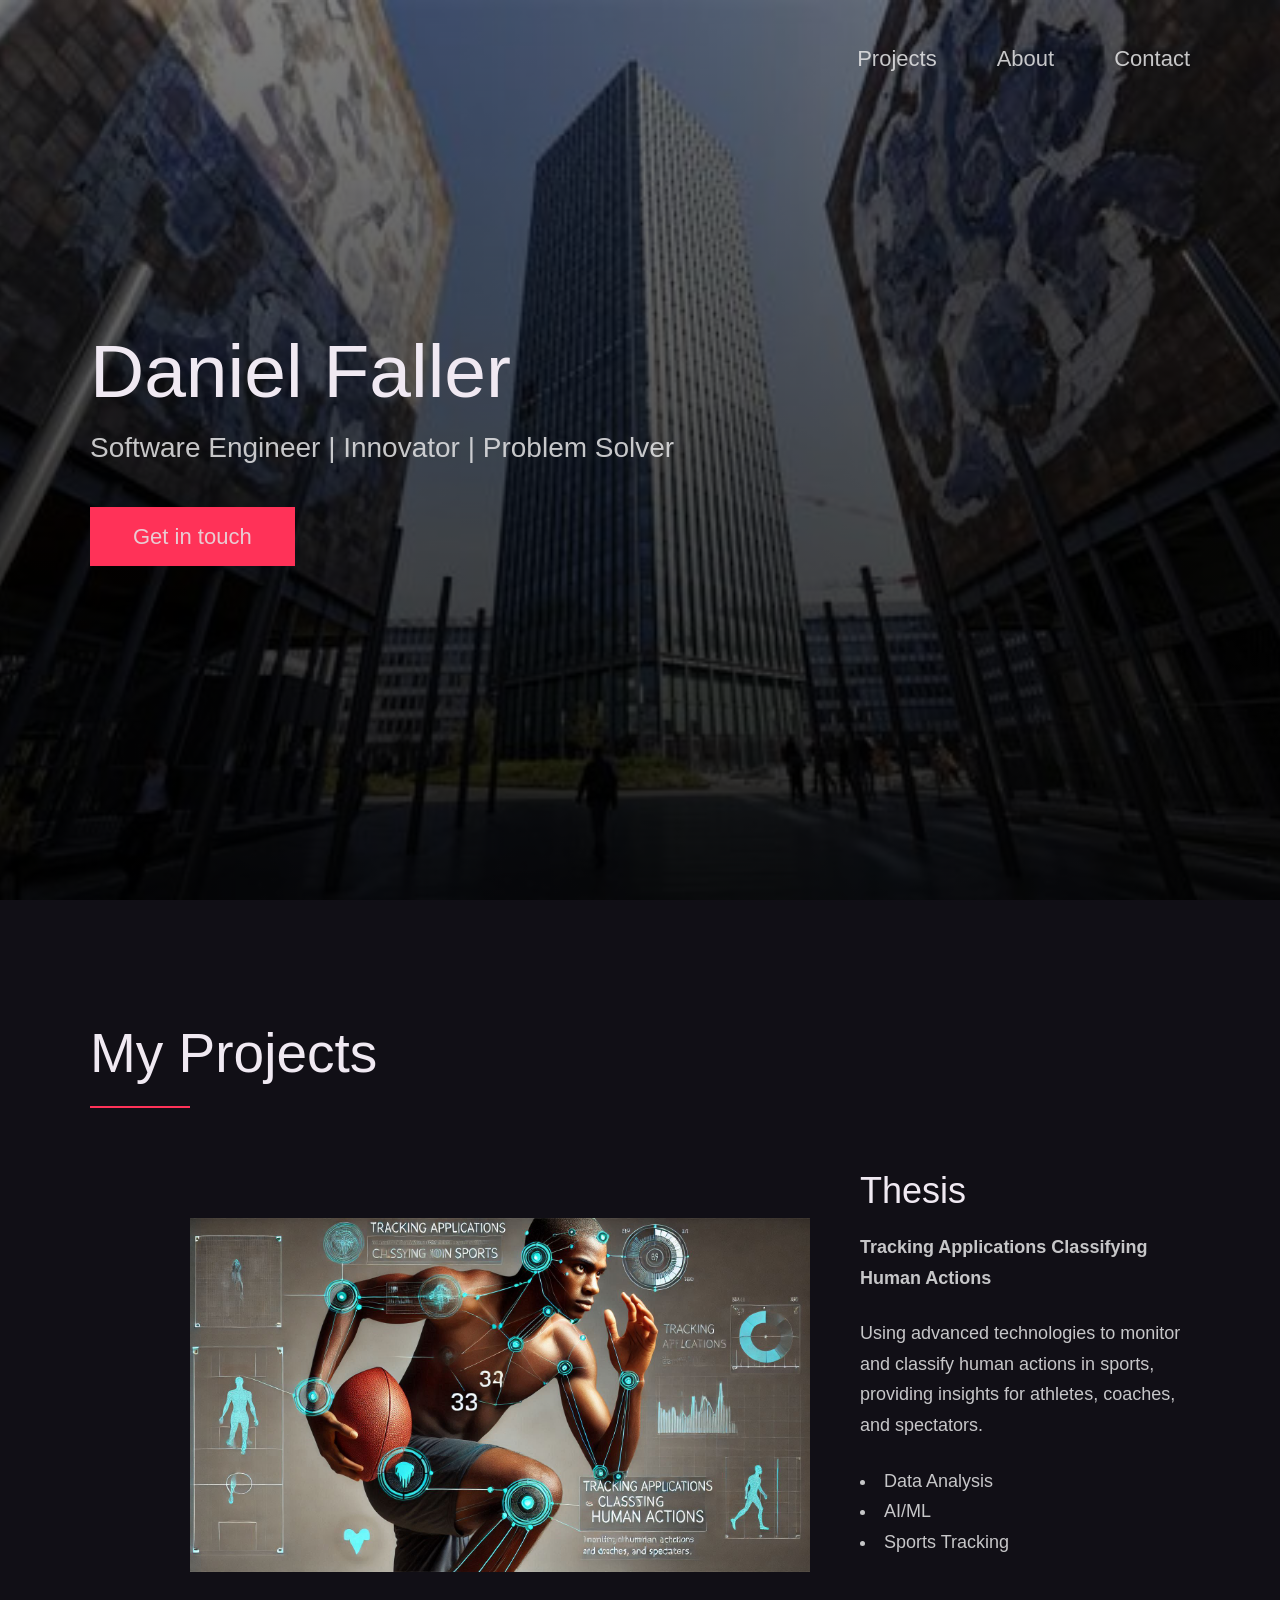
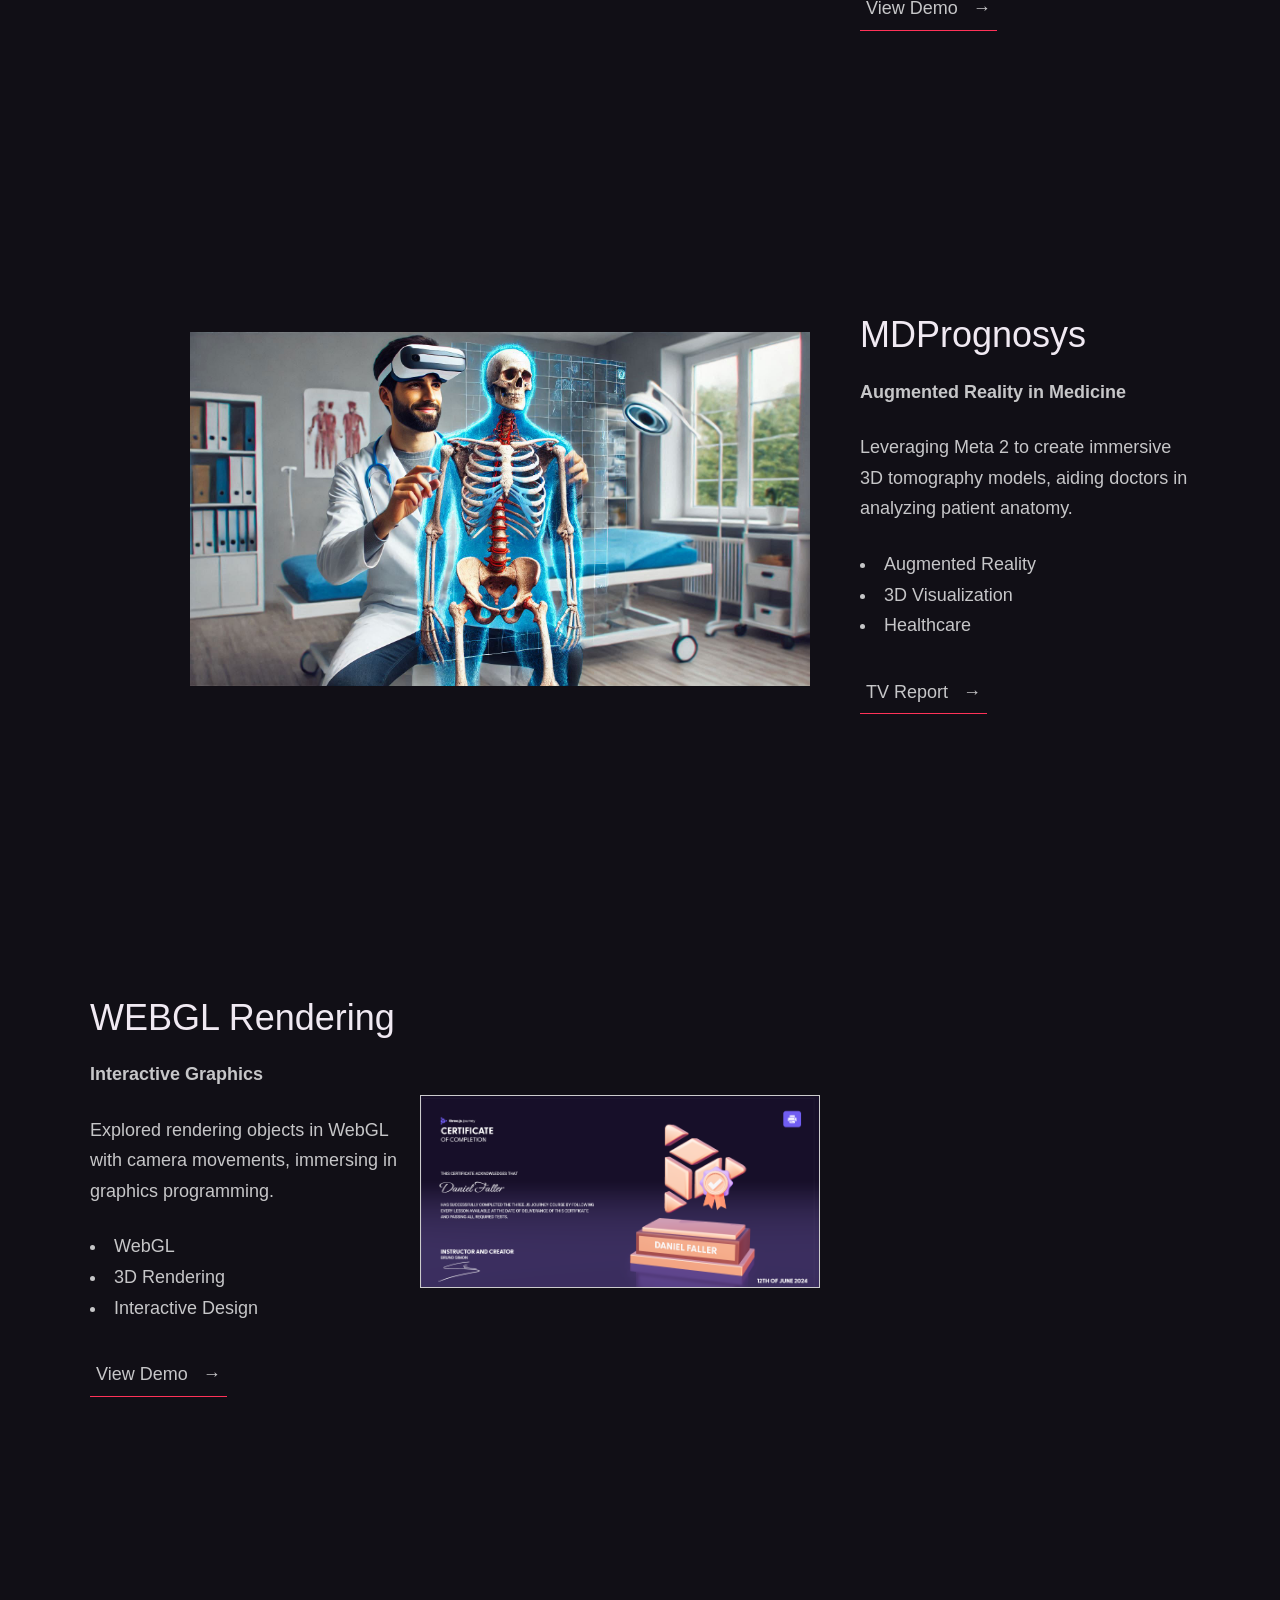
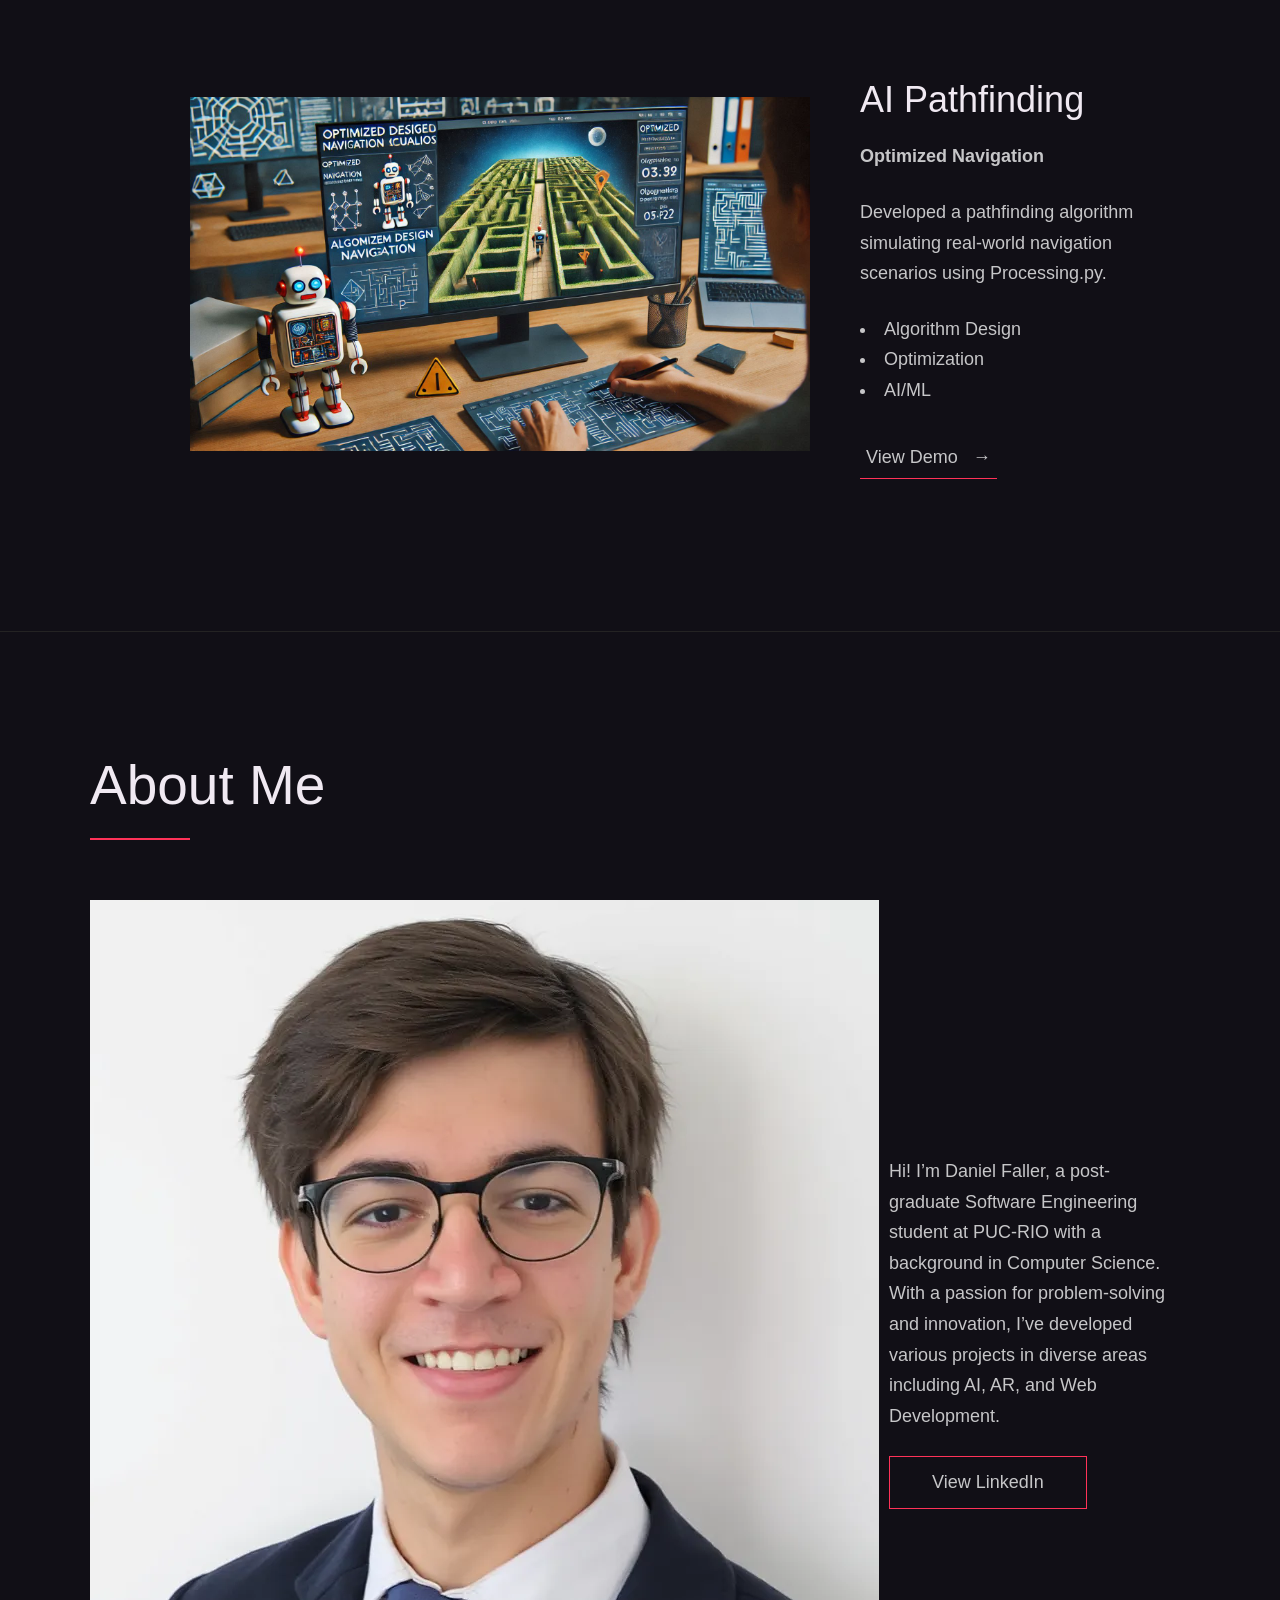
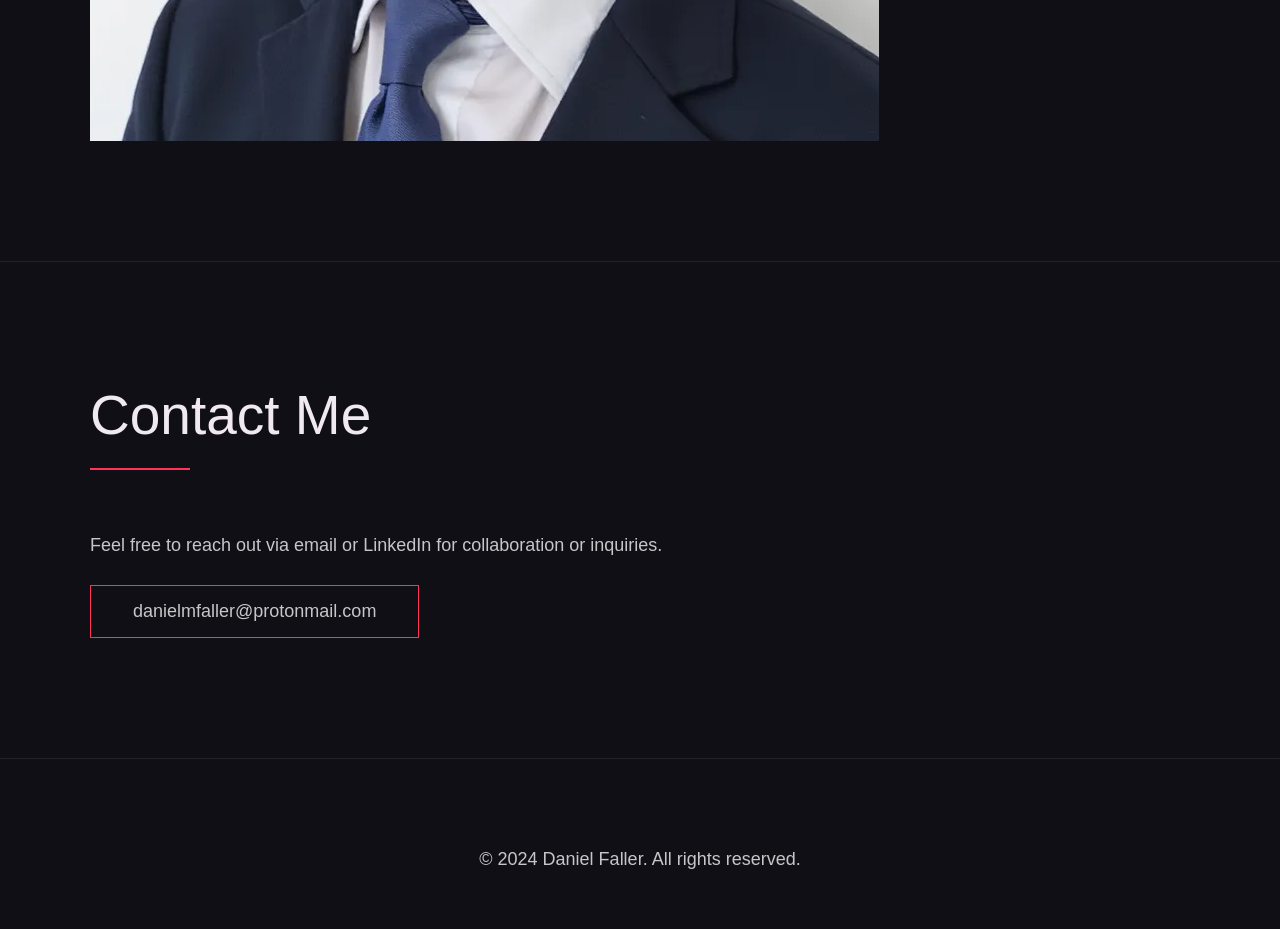
==== index.html @ 92c11784 "Turning into a website" ====
<!-- 
  Hello 😊.

  This template is designed and developed for Daniel Faller's portfolio.
  The design incorporates a professional and modern look to showcase projects and skills effectively.

  GitHub Repo: https://github.com/DDFaller/Projects_index
  Contact: danielmfaller@hotmail.com
-->

<!DOCTYPE html>
<html lang="en">

<head>
  <meta charset="UTF-8">
  <meta name="viewport" content="width=device-width, initial-scale=1.0" />
  <link rel="shortcut icon" type="image/png" href="./images/favicon.png" />

  <title>Daniel Faller | Software Engineer Portfolio</title>

  <meta name="description" content="Showcasing the innovative projects and professional achievements of Daniel Faller, a Software Engineer from PUC-RIO.">
  <meta name="keywords" content="Daniel Faller, Software Engineering, Web Development, Pathfinding, Augmented Reality, WebGL, AI" />
  <link rel="stylesheet" href="styles.css" />
</head>

<body>

  <!-- ***** Header ***** -->

  <header class="header" role="banner" id="top">
    <div class="row">
      <nav class="nav" role="navigation">
        <ul class="nav__items">
          <li class="nav__item"><a href="#projects" class="nav__link">Projects</a></li>
          <li class="nav__item">
            <a href="#about" class="nav__link">About</a>
          </li>
          <li class="nav__item">
            <a href="#contact" class="nav__link">Contact</a>
          </li>
        </ul>
      </nav>
    </div>
    <div class="header__text-box row">
      <div class="header__text">
        <h1 class="heading-primary">
          <span>Daniel Faller</span>
        </h1>
        <p>Software Engineer | Innovator | Problem Solver</p>
        <a href="#contact" class="btn btn--pink">Get in touch</a>
      </div>
    </div>
  </header>

  <main role="main">

    <!-- ***** Projects ***** -->

    <section class="work" id="projects">
      <div class="row">
        <h2>My Projects</h2>
        <div class="work__boxes">

          <div class="work__box">
            <div class="work__image-box">
                <img src="./images/tracking.jpg" class="work__image" alt="Project 1" />
            </div>
            <div class="work__text">
              <h3>Thesis</h3>
              <h4>Tracking Applications Classifying Human Actions</h4>
              <p>
                Using advanced technologies to monitor and classify human actions in sports, providing insights for athletes, coaches, and spectators.
              </p>
              <ul class="work__list">
                <li>Data Analysis</li>
                <li>AI/ML</li>
                <li>Sports Tracking</li>
              </ul>
              <div class="work__links">
                <a href="https://github.com/DDFaller/Projects_index/assets/49894740/e85646e7-2bb5-4324-8861-cce8523a744e" target="_blank" class="link__text">
                  View Demo <span>&rarr;</span>
                </a>
              </div>
            </div>
          </div>

          <div class="work__box">
            <div class="work__image-box">
                <img src="./images/mdprognosis.jpg" class="work__image" alt="Project 1" />
            </div>
            <div class="work__text">
              <h3>MDPrognosys</h3>
              <h4>Augmented Reality in Medicine</h4>
              <p>
                Leveraging Meta 2 to create immersive 3D tomography models, aiding doctors in analyzing patient anatomy.
              </p>
              <ul class="work__list">
                <li>Augmented Reality</li>
                <li>3D Visualization</li>
                <li>Healthcare</li>
              </ul>
              <div class="work__links">
                <a href="https://www.youtube.com/watch?v=mSjrowjVavk&ab_channel=TVBrasil" target="_blank" class="link__text">
                  TV Report <span>&rarr;</span>
                </a>
              </div>
            </div>
          </div>

          <div class="work__box">
            <div class="work__text">
              <h3>WEBGL Rendering</h3>
              <h4>Interactive Graphics</h4>
              <p>
                Explored rendering objects in WebGL with camera movements, immersing in graphics programming.
              </p>
              <ul class="work__list">
                <li>WebGL</li>
                <li>3D Rendering</li>
                <li>Interactive Design</li>
              </ul>
              <div class="work__links">
                <a href="https://github.com/DDFaller/Projects_index/assets/49894740/a2fbf0be-1eec-4cf0-a045-61c836fe1f86" target="_blank" class="link__text">
                  View Demo <span>&rarr;</span>
                </a>
              </div>
            </div>
            <div class="work__links">
                <a href="https://threejs-journey.com/certificate/view/40046" target="_blank">
                  <img src="./images/certificate.png" alt="Certificate Screenshot" style="width: 400px; border: 1px solid #ccc;" />
                </a>
              </div>
          </div>

          <div class="work__box">
            <div class="work__image-box">
                <img src="./images/path.jpg" class="work__image" alt="Project 1" />
            </div>
            <div class="work__text">
              <h3>AI Pathfinding</h3>
              <h4>Optimized Navigation</h4>
              <p>
                Developed a pathfinding algorithm simulating real-world navigation scenarios using Processing.py.
              </p>
              <ul class="work__list">
                <li>Algorithm Design</li>
                <li>Optimization</li>
                <li>AI/ML</li>
              </ul>
              <div class="work__links">
                <a href="https://github.com/DDFaller/Projects_index/assets/49894740/fc34665c-df2b-4fc0-a4d2-723063a572e0" target="_blank" class="link__text">
                  View Demo <span>&rarr;</span>
                </a>
              </div>
            </div>
          </div>

        </div>
      </div>
    </section>

    <!-- ***** About ***** -->

    <section class="about" id="about">
      <div class="row">
        <h2>About Me</h2>
        <div class="about__content">
          <div class="about__text">
            <p>
              Hi! I’m Daniel Faller, a post-graduate Software Engineering student at PUC-RIO with a background in Computer Science. With a passion for problem-solving and innovation, I’ve developed various projects in diverse areas including AI, AR, and Web Development.
            </p>
            <a href="https://www.linkedin.com/in/daniel-m-faller/" class="btn">View LinkedIn</a>
          </div>
            <!-- Add a nice photo of yourself -->
            <img class="about__photo" src="./images/linkedin2.png" alt="" />
          </div>
        </div>
      </div>
    </section>

  </main>

  <!-- ***** Contact ***** -->

  <section class="contact" id="contact">
    <div class="row">
      <h2>Contact Me</h2>
      <div class="contact__info">
        <p>
          Feel free to reach out via email or LinkedIn for collaboration or inquiries.
        </p>
        <a href="mailto:danielmfaller@protonmail.com" class="btn">danielmfaller@protonmail.com</a>
      </div>
    </div>
  </section>

  <!-- ***** Footer ***** -->

  <footer role="contentinfo" class="footer">
    <div class="row">
      <p>
        &copy; 2024 Daniel Faller. All rights reserved.
      </p>
    </div>
  </footer>

  <a href="#top" class="back-to-top" title="Back to Top">
    <img src="./images/arrow-up.svg" alt="Back to Top" class="back-to-top__image" />
  </a>
</body>

</html>
---- styles.css ----
/* --------------------------------------- */
/* ----- Basic Setup ----- */
/* --------------------------------------- */

@font-face {
    font-family: 'Hk Grotesk';
    font-style: normal;
    font-weight: 400;
    src: url('./fonts/HKGrotesk-Regular.woff') format('woff');
}

@font-face {
    font-family: 'Jost';
    font-style: normal;
    font-weight: 400;
    src: url('./fonts/Jost-Regular.ttf') format('woff');
}

* {
    margin: 0;
    padding: 0;
    box-sizing: inherit;
}

:root {
    --font-size-small: 1.8rem;
    --font-size-normal: 2.2rem;
    --font-size-medium: 2.8rem;
    --font-size-medium-1: 3.6rem;
    --font-size-large: 5.5rem;
    --font-size-huge: 7.5rem;
    --font-stack: 'Hk Grotesk', sans-serif;

    --line-height-normal: 1.7;
    --line-height-small: 1.2;

    --black: #000;
    --pink: #ff3258;
    --white: #f0e9f2;
    --white-1: #e5e5e6da;


    --container-max-width: 1180px;
    --container-normal-width: 800px;
    --container-medium-width: 700px; 
    --container-small-width: 500px;

    --gutter-huge: 12rem;
    --gutter-medium: 6rem;
    --gutter-normal: 3rem;
    --gutter-small-1: 2.5rem;
    --gutter-small: 2rem;

    --border-light: 1px solid rgb(36, 35, 35);
}

html {
    font-size: 62.5%; /* (16/10)*100 = 62.5% => 1rem = 10px */
    box-sizing: border-box;
    scroll-behavior: smooth;
}

@media(max-width: 1000px) {
    html {
        font-size: 52%;
    }
}

body {
    font-size: var(--font-size-small);
    font-family: var(--font-stack);
    font-weight: 400;
    color: var(--white-1);
    line-height: var(--line-height-normal);
    background: #110f16;
    overflow-x: hidden;
}

.row {
    max-width: var(--container-max-width);
    margin: 0 auto;
}

@media(max-width: 1340px) {
    .row {
        max-width: 1100px;
    }
}

@media(max-width: 1240px) {
    .row {
        padding: 0 var(--gutter-medium);
    }
}

@media(max-width: 600px) {
    .row {
        padding: 0 var(--gutter-normal);
    }
}

@media(max-width: 600px) {
    .row {
        padding: 0 var(--gutter-small);
    }
}

section {
    padding: var(--gutter-huge) 0;
    border-bottom: var(--border-light);
}

img {
    object-fit: contain;
    max-width: 100%;
}

/* --------------------------------------- */
/* ----- Headlines and Paragraphs ----- */
/* --------------------------------------- */

h1,
h2,
h3 {
    font-family: 'Jost', sans-serif;
    font-weight: 400;
    line-height: var(--line-height-small);
    color: var(--white);
}

.heading-primary {
    line-height: 1;
    font-size: var(--font-size-huge);
    font-weight: 400;
}

@media(max-width: 900px) {
    .heading-primary {
        font-size: 6.5rem;
    }
}

h2 {
    font-size: var(--font-size-large);
    margin-bottom: var(--gutter-medium);
}

h2::after {
    content: '';
    display: block;
    height: 2px;
    width: 10rem;
    background: var(--pink);
    margin: var(--gutter-small) 0;
}

h3 {
    font-size: var(--font-size-medium-1);
    margin-bottom: var(--gutter-small);
}

@media(max-width: 500px) {
    .heading-primary {
        font-size: var(--font-size-large);
    }

    h2 {
        font-size: var(--font-size-medium-1);
    }

    h3 {
        font-size: var(--font-size-medium);
    }
}

p {
    margin: var(--gutter-small-1) 0;
}

@media(max-width: 900px) {
    p { 
        max-width: var(--container-small-width);
    }
}

/* --------------------------------------- */
/* ----- Buttons and Links ----- */
/* --------------------------------------- */

a {
    color: var(--white);
    font-weight: 400;
    font-family: 'Jost', sans-serif;
    transition: all .2s;
    outline: 2px solid transparent;
}

::-moz-focus-inner {
    border: 0;
}

button:focus,
a:focus {
    outline: 2px solid var(--pink);
}

body:not(.user-is-tabbing) button:focus,
body:not(.user-is-tabbing) a:focus {
    outline: none;
}

.link:hover {
    color: var(--pink);
}

.btn {
    position: relative;
    display: inline-block;
    padding: 1rem 4.2rem;
    text-decoration: none;
    color: inherit;
    border: 1px solid  var(--pink);
    font-weight: 400;
}

.btn:focus {
    outline: none;
}

.btn::after {
    content: '';
    display: block;
    position: absolute;
    top: 0;
    left: 0;
    right: 100%;
    background: var(--white);
    height: 100%;
    z-index: -1;
    transition: all 0.2s cubic-bezier(1, 0.68, 0.16, 0.9);
}

.btn:hover::after,
.btn:focus::after {
    right: 0;
    background: var(--pink);
}

.btn--pink {
    background: var(--pink);
    transition: all 0.2s;
}

.btn--pink::after {
    display: none;
}

.btn--pink:hover,
.btn--pink:focus {
    background: transparent;
}

.link__text {
    position: relative;
    display: inline-block;
    padding: .6rem;
    color: inherit;
    text-decoration: none;
    border-bottom: 1px solid var(--pink);
}

.link__text::after {
    content: '';
    display: block;
    position: absolute;
    top: 0;
    left: 0;
    right: 100%;
    background: var(--white);
    height: 100%;
    z-index: -1;
    transition: all 0.2s cubic-bezier(1, 0.68, 0.16, 0.9);
}

.link__text:focus {
    outline: none;
}

.link__text:hover::after,
.link__text:focus:after {
    right: 0;
    background: var(--pink);
}

.link__text span {
    padding-left: 1rem;
    font-family: sans-serif;
}

/* ----- Back to Top ----- */

.back-to-top {
    position: fixed;
    bottom: 4rem;
    right: 4rem;
    display: flex;
    justify-content: center;
    align-items: center;
    height: 5.5rem;
    width: 5.5rem;
    background-color: var(--pink);
    border-radius: 50%;
    z-index: 10;
    visibility: hidden;
    transition: all .4s;
}

.back-to-top__image {
    height: 70%;
}

@media(max-width: 900px) {
    .back-to-top {
        right: 2rem;
    }
}

@media(max-width: 500px) {
    .back-to-top {
        right: 1rem;
    }
}

/* --------------------------------------- */
/* ----- Navigation ----- */
/* --------------------------------------- */

.nav {
    display: flex;
    justify-content: flex-end;
    padding: var(--gutter-normal) 0;
}

.nav__items {
    display: flex;
    list-style: none;
}

.nav__item:not(:last-child) {
    margin-right: var(--gutter-medium);
}

@media(max-width: 500px) {
    .nav {
        justify-content: center;
    }
}

@media(max-width: 400px) {
    .nav__item:not(:last-child) {
        margin-right: var(--gutter-normal);
    }
}

@media(max-width: 300px) {
    .nav {
        font-size: var(--font-size-small);
    }
}

.nav__link {
    position: relative;
    display: inline-block;
    padding: 1rem 0;
    text-decoration: none;
    color: inherit;
    transition: all .2s;
}

.nav__link::after {
    content: '';
    position: absolute;
    bottom: 0;
    left: 0;
    right: 100%;
    display: inline-block;
    height: 1rem;
    background: var(--white);
    transition: all 0.25s cubic-bezier(1, 0.68, 0.16, 0.9);
}

.nav__link:hover {
    color: var(--pink);
}

.nav__link:hover::after {
    right: 0;
    height: 2px;
    background: var(--pink);
}

/* --------------------------------------- */
/* ----- Header ----- */
/* --------------------------------------- */

.header {
    background: linear-gradient(rgba(0, 0, 0, 0.5), rgba(0, 0, 0, 0.85)), 
    /* background: linear-gradient(rgba(20, 29, 75, 0.1), rgba(34, 30, 99, 0.4)),  */
        url('./images/header2.jpg');
    height: 100vh;
    background-size: cover;
    background-position: center;
    background-attachment: fixed;
    font-size: var(--font-size-normal);
}

.header__text {
    position: absolute;
    top: 50%;
    transform: translateY(-50%);
}

.header__text p {
    margin: 1.5rem 0 3.5rem;
    max-width: var(--container-medium-width);
    font-family: 'Jost', sans-serif;
    font-size: var(--font-size-medium);
}

@media(max-width: 500px) {
    .header {
        text-align: center;
    }

    .header__text p {
        transform: scale(.8);
    }
}

/* --------------------------------------- */
/* ----- Work ----- */
/* --------------------------------------- */

.work__box {
    display: flex;
    align-items: center;
}

@media(max-width: 900px) {
    .work__box {
        align-items: initial;
        flex-direction: column-reverse;
    }
}

.work__box:not(:last-child) {
    margin-bottom: 25rem;
}

@media(max-width: 500px) {
    .work__box:not(:last-child) {
        margin-bottom: 20rem;
    }
}

.work__links {
    display: flex;
    align-items: center;
}

.work__text {
    flex: 0 0 30%;
}

.work__list {
    /* list-style-type: square; */
    list-style-position: inside;
    margin-bottom: var(--gutter-normal);
}

.work__code {
    display: block;
    height: 3rem;
    margin-left: var(--gutter-normal);
    transition: all .3s;
}

.work__code:hover {
    transform: scale(1.2);
}

.work__image-box {
    margin-bottom: var(--gutter-normal);
}

@media(min-width: 901px) {
    .work__image-box {
        flex: 1;
        margin: 5rem 5rem 5rem 10rem;
    }
}

@media(max-width: 900px) {
    .work__code {
        height: 4rem;
    }
}

/* --------------------------------------- */
/* ----- Clients ----- */
/* --------------------------------------- */

.client__logos {
    display: flex;
    justify-content: space-between;
    filter: invert(100%) grayscale(100%) opacity(.8);
}

.client__logo {
    height: 6.5rem;
    max-width: 18rem;
}

@media(max-width: 1240px) {
    .client__logos {
        overflow-x: scroll;
        padding: var(--gutter-normal);
    }

    .client__logo:not(:last-of-type) {
        margin-right: var(--gutter-medium);
    }
}

/* --------------------------------------- */
/* ----- About ----- */
/* --------------------------------------- */

.about__content {
    display: flex;
    flex-direction: row-reverse;
    align-items: center;
}

@media(max-width: 900px) {
    .about__content {
        flex-direction: column-reverse;
        align-items: initial;
    }
}

.about__photo-container {
    margin-bottom: var(--gutter-normal);
}

.about__text {
    flex: 0 0 0 35%;
    margin: 10px;
}

.about__photo-container {
    flex: 0;
    margin: 5rem 5rem 5rem 5rem;
    padding: 20px;
    overflow: hidden; /* Ensures no overflow if the image is too large */
}

/* --------------------------------------- */
/* ----- Contact ----- */
/* --------------------------------------- */

.contact__info {
    max-width: var(--container-medium-width);
}

/* --------------------------------------- */
/* ----- Footer ----- */
/* --------------------------------------- */

.footer {
    text-align: center;
    padding: var(--gutter-medium) 0 var(--gutter-normal);
}

.footer__social-links {
    display: flex;
    justify-content: center;
    padding: var(--gutter-normal) 0;
    list-style: none;
}

.footer__social-link-item:not(:last-of-type) {
    margin-right: var(--gutter-small);
}

.footer__social-image {
    height: 4rem;
}

.footer__github-buttons {
    display: flex;
    justify-content: center;
}

.footer__github-buttons iframe {
    height: 2.5rem;
    width: 84px;
    transform: translateY(3px);
}

@media(max-width: 500px) {
    .footer {
        padding: var(--gutter-medium) 0;
    } 
}
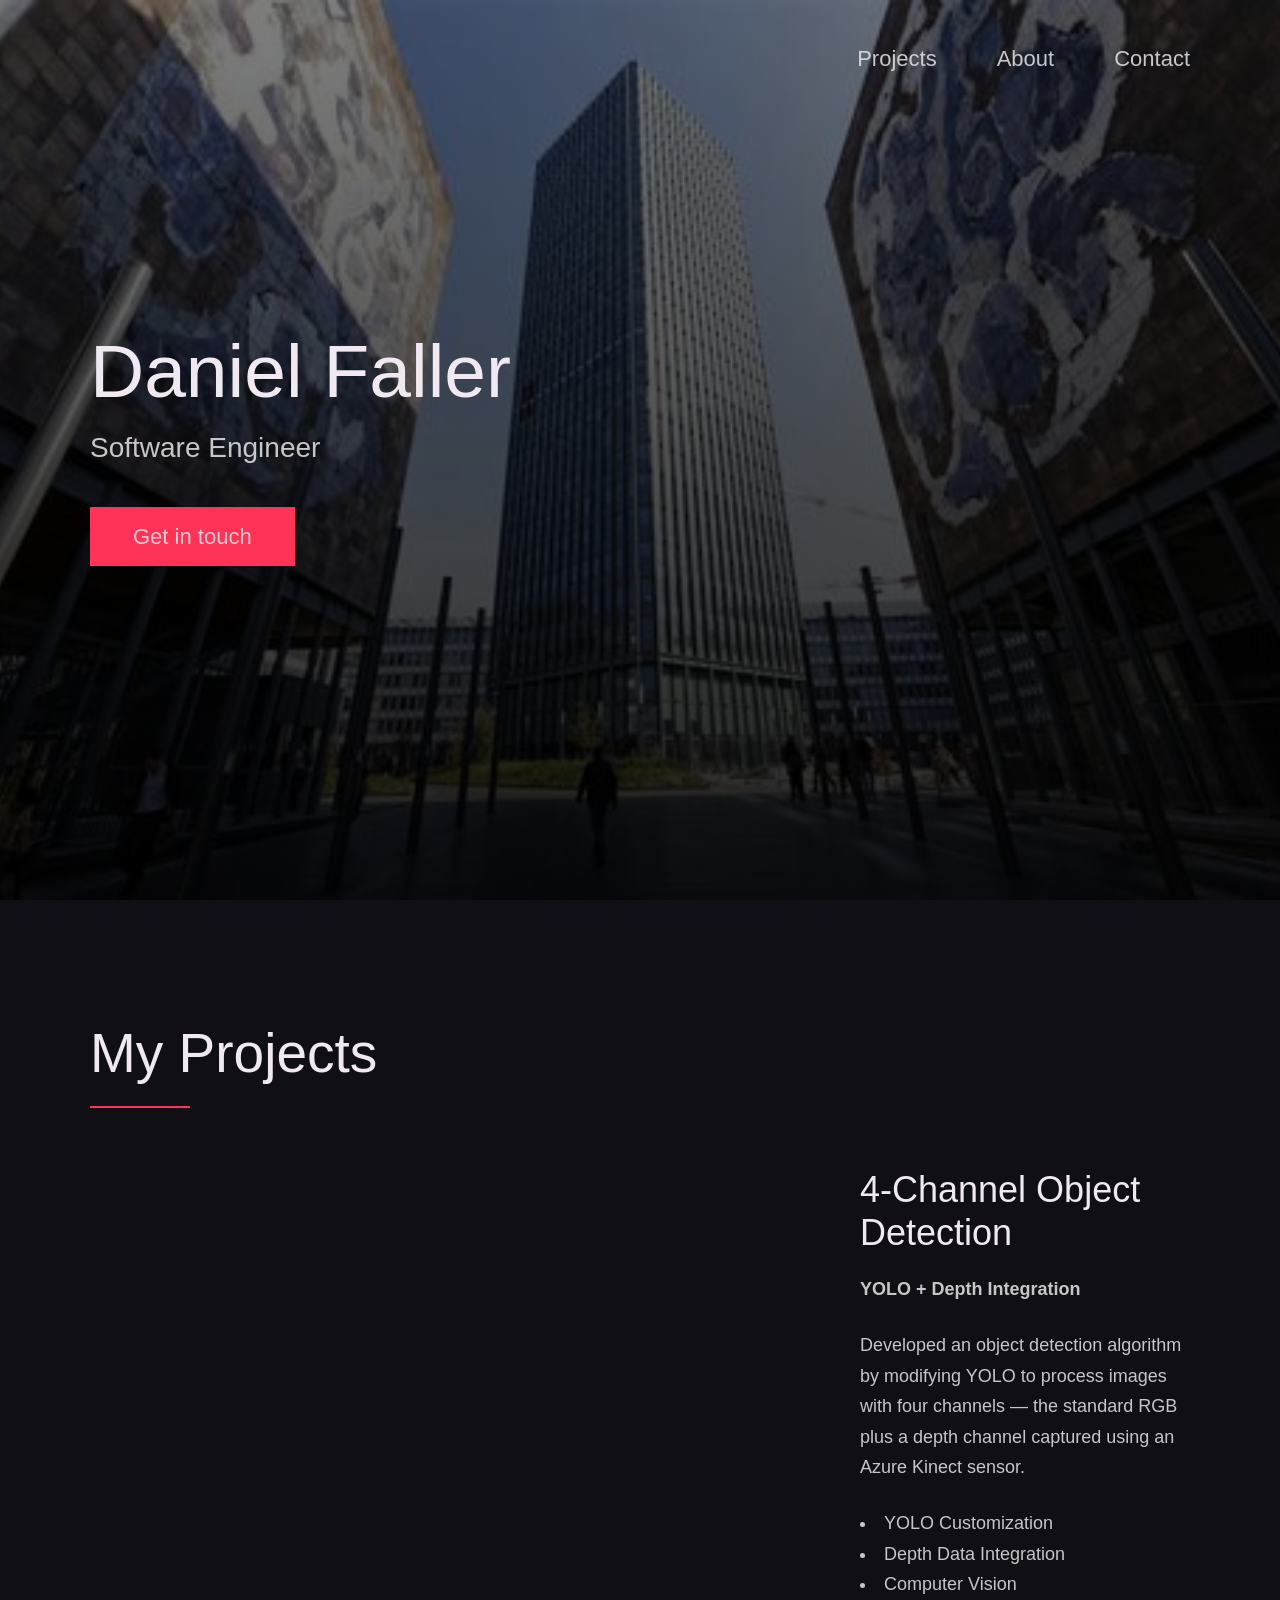
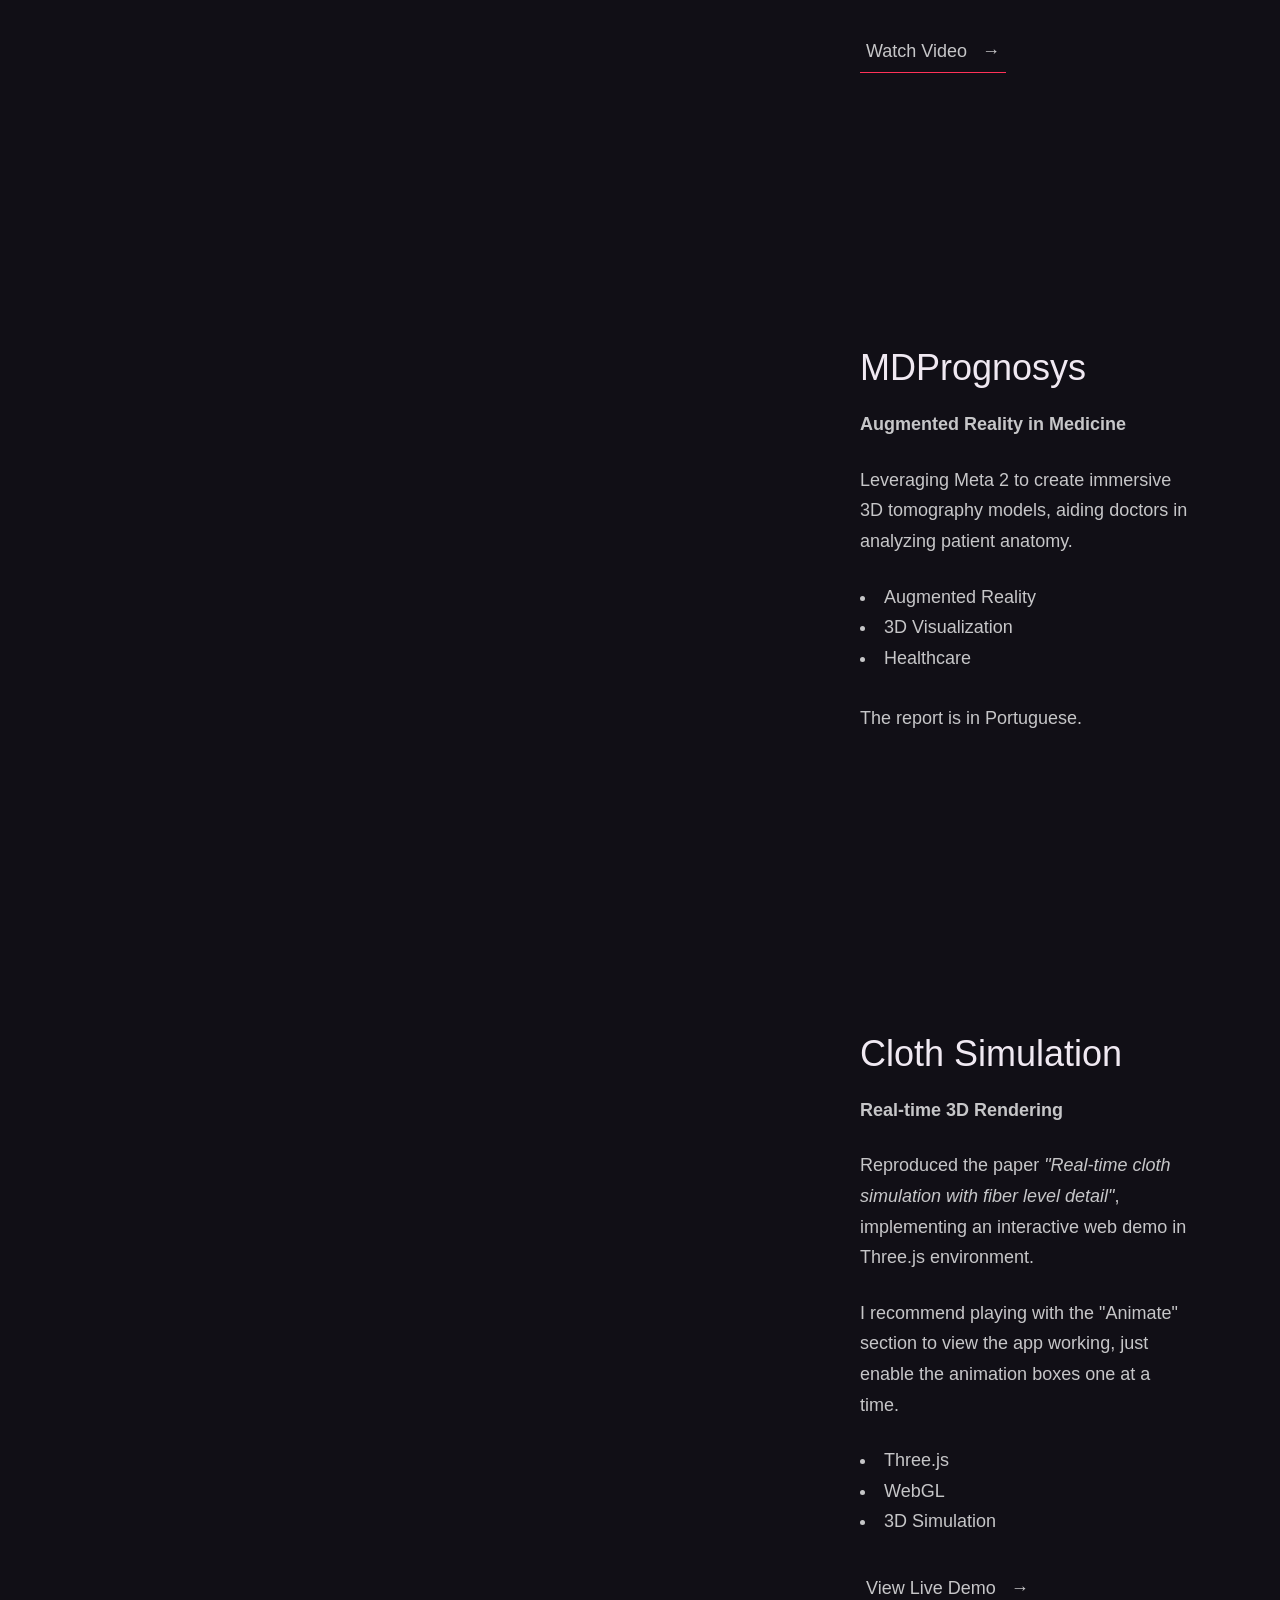
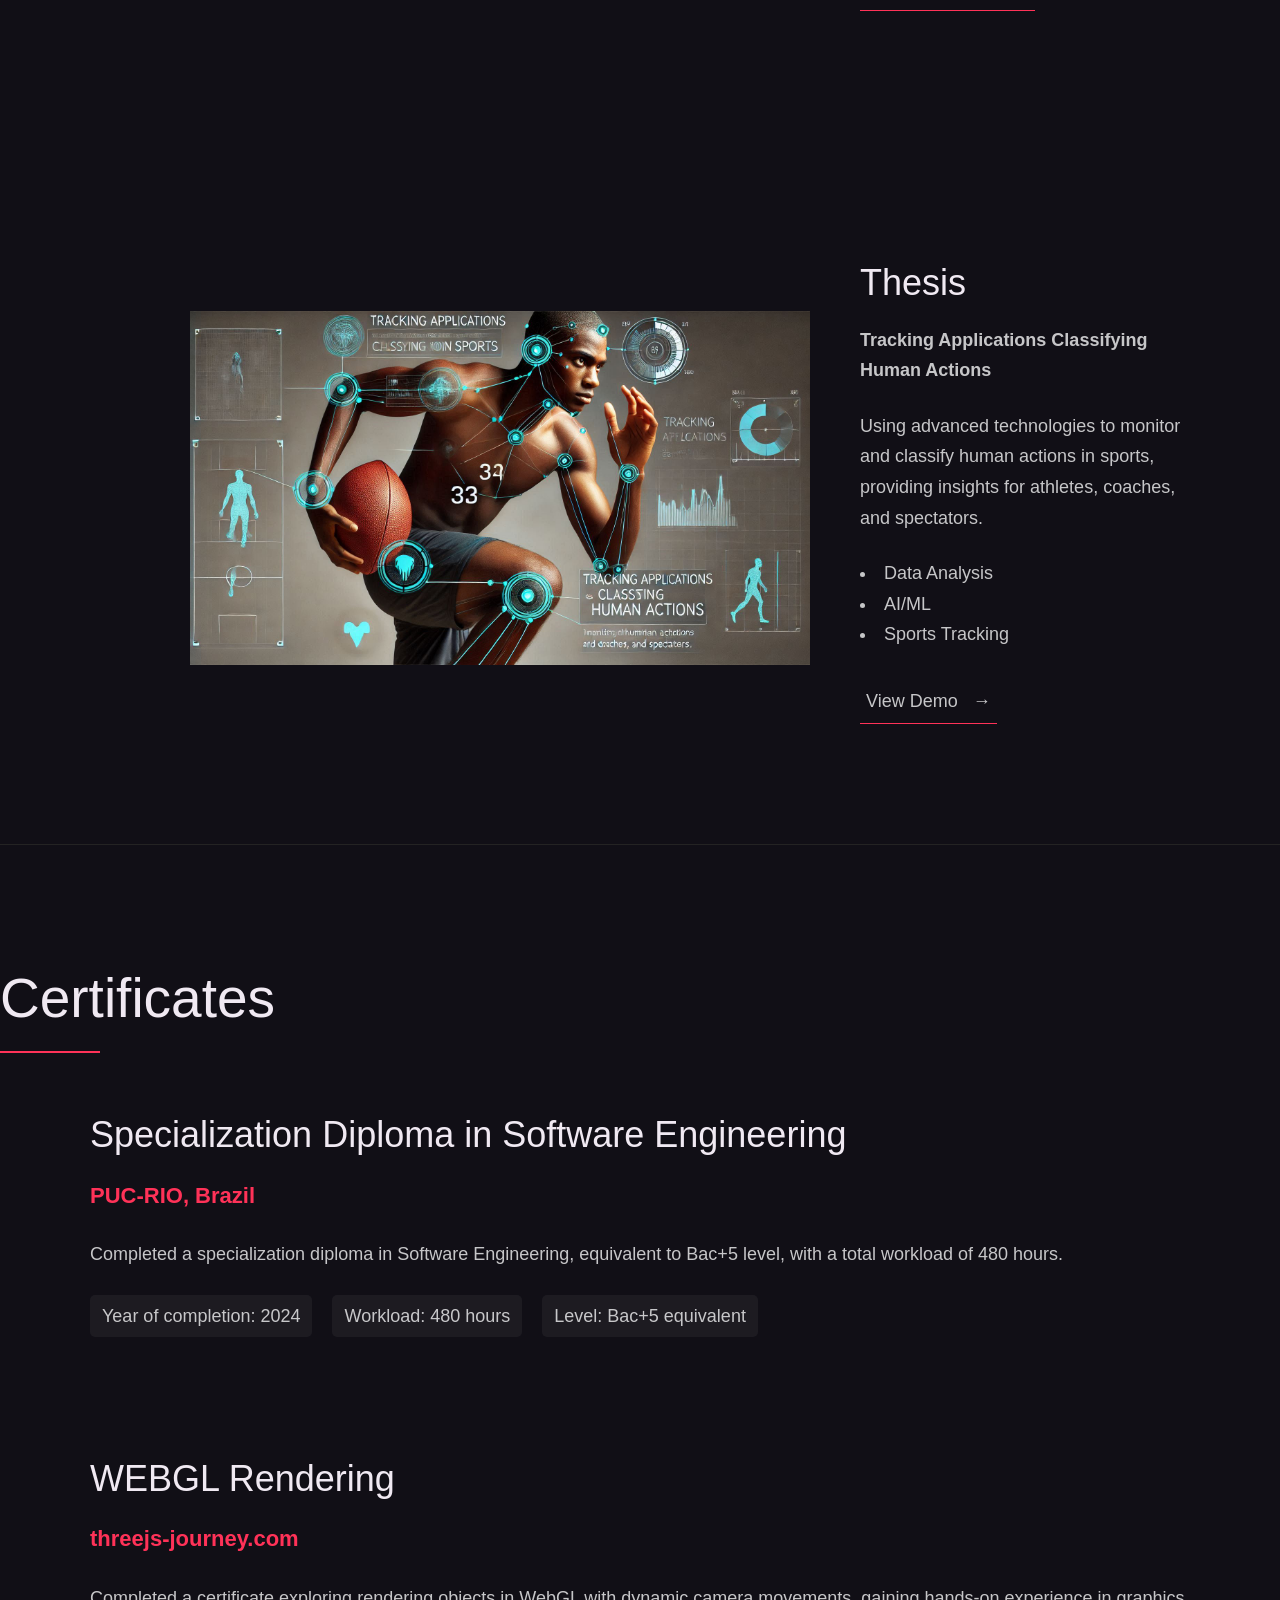
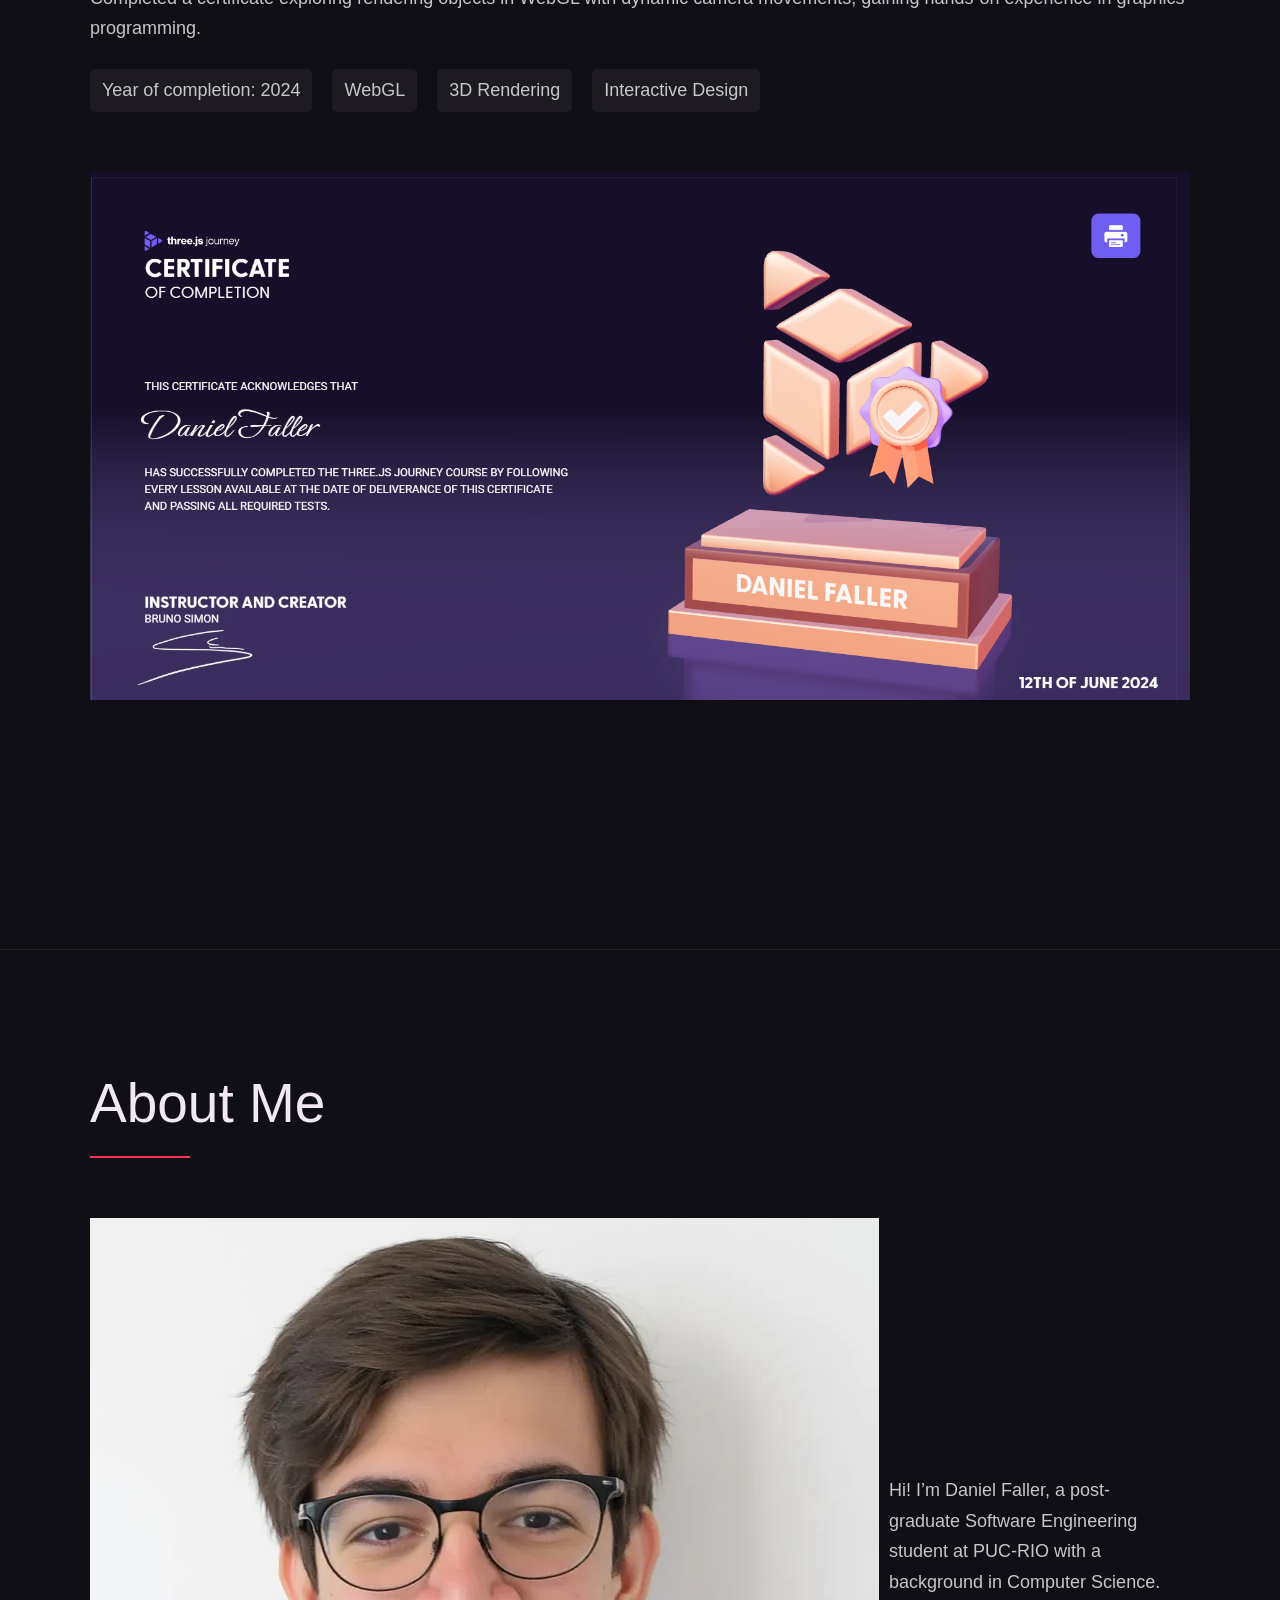
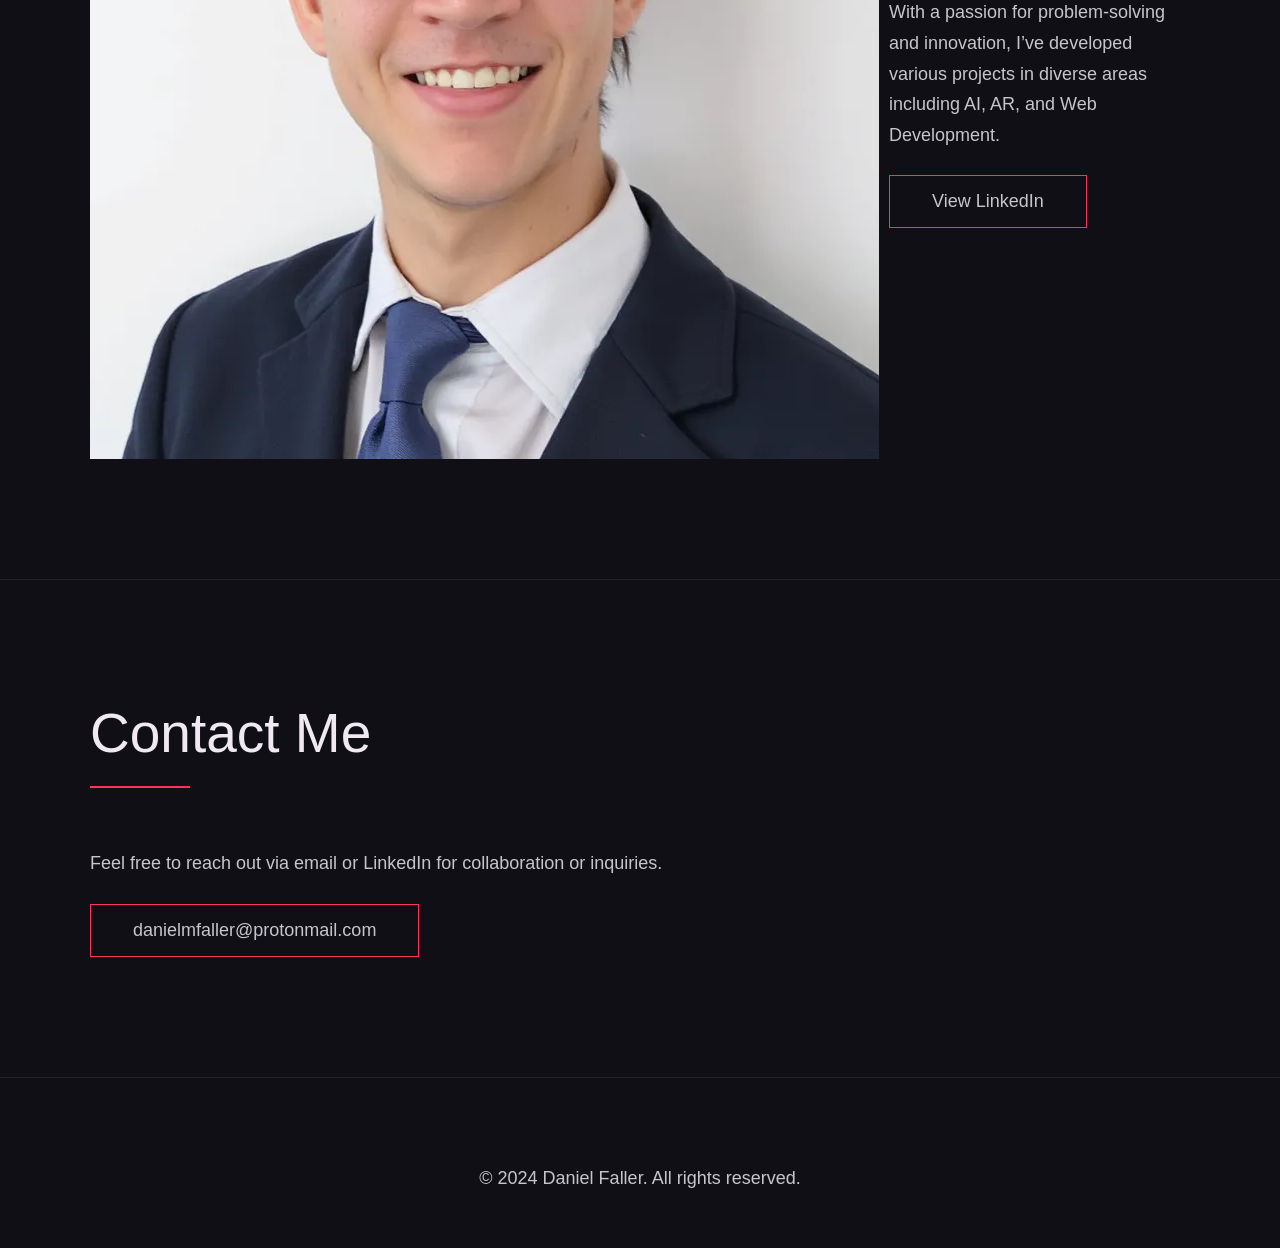
==== commit 05b482b0: "Update" ====
--- a/index.html
+++ b/index.html
@@ -46,7 +46,7 @@
         <h1 class="heading-primary">
           <span>Daniel Faller</span>
         </h1>
-        <p>Software Engineer | Innovator | Problem Solver</p>
+        <p>Software Engineer</p>
         <a href="#contact" class="btn btn--pink">Get in touch</a>
       </div>
     </div>
@@ -61,7 +61,99 @@
         <h2>My Projects</h2>
         <div class="work__boxes">
 
+
+           <div class="work__box">
+            <div class="work__image-box">
+              <iframe 
+                class="work__video"
+                src="https://www.youtube.com/embed/GB_UXOOXPUo"
+                title="Object Detection with Depth Channel"
+                frameborder="0"
+                allow="accelerometer; autoplay; clipboard-write; encrypted-media; gyroscope; picture-in-picture" 
+                allowfullscreen>
+              </iframe>
+            </div>
+            <div class="work__text">
+              <h3>4-Channel Object Detection</h3>
+              <h4>YOLO + Depth Integration</h4>
+              <p>
+                Developed an object detection algorithm by modifying YOLO to process images with four channels — the standard RGB plus a depth channel captured using an Azure Kinect sensor.
+              </p>
+              <ul class="work__list">
+                <li>YOLO Customization</li>
+                <li>Depth Data Integration</li>
+                <li>Computer Vision</li>
+              </ul>
+              <div class="work__links">
+                <a href="https://youtube.com/shorts/GB_UXOOXPUo?feature=share" target="_blank" class="link__text">
+                  Watch Video <span>&rarr;</span>
+                </a>
+              </div>
+            </div>
+          </div>
+
           <div class="work__box">
+            <div class="work__image-box">
+              <iframe 
+                class="work__video"
+                src="https://www.youtube.com/embed/mSjrowjVavk"
+                title="MDPrognosys - Augmented Reality in Medicine"
+                frameborder="0"
+                allow="accelerometer; autoplay; clipboard-write; encrypted-media; gyroscope; picture-in-picture" 
+                allowfullscreen>
+              </iframe>
+            </div>
+            <div class="work__text">
+              <h3>MDPrognosys</h3>
+              <h4>Augmented Reality in Medicine</h4>
+              <p>
+                Leveraging Meta 2 to create immersive 3D tomography models, aiding doctors in analyzing patient anatomy.
+              </p>
+              <ul class="work__list">
+                <li>Augmented Reality</li>
+                <li>3D Visualization</li>
+                <li>Healthcare</li>
+              </ul>
+              <p>
+                The report is in Portuguese.
+              </p>
+            </div>
+          </div>
+
+          <div class="work__box">
+            <div class="work__image-box">
+              <iframe 
+                class="work__video"
+                src="https://ig-3-d-cloth-render.vercel.app/"
+                title="Real-time Cloth Simulation Demo"
+                frameborder="0"
+                allowfullscreen>
+              </iframe>
+            </div>
+            <div class="work__text">
+              <h3>Cloth Simulation</h3>
+              <h4>Real-time 3D Rendering</h4>
+              <p>
+                Reproduced the paper <em>"Real-time cloth simulation with fiber level detail"</em>, implementing an interactive web demo in Three.js environment.
+              </p>
+               <p>
+                I recommend playing with the "Animate" section to view the app working, just enable the animation boxes one at a time.
+              </p>
+              <ul class="work__list">
+                <li>Three.js</li>
+                <li>WebGL</li>
+                <li>3D Simulation</li>
+              </ul>
+              <div class="work__links">
+                <a href="https://ig-3-d-cloth-render.vercel.app/" target="_blank" class="link__text">
+                  View Live Demo <span>&rarr;</span>
+                </a>
+              </div>
+            </div>
+          </div>
+
+
+           <div class="work__box">
             <div class="work__image-box">
                 <img src="./images/tracking.jpg" class="work__image" alt="Project 1" />
             </div>
@@ -84,78 +176,58 @@
             </div>
           </div>
 
-          <div class="work__box">
-            <div class="work__image-box">
-                <img src="./images/mdprognosis.jpg" class="work__image" alt="Project 1" />
-            </div>
-            <div class="work__text">
-              <h3>MDPrognosys</h3>
-              <h4>Augmented Reality in Medicine</h4>
-              <p>
-                Leveraging Meta 2 to create immersive 3D tomography models, aiding doctors in analyzing patient anatomy.
-              </p>
-              <ul class="work__list">
-                <li>Augmented Reality</li>
-                <li>3D Visualization</li>
-                <li>Healthcare</li>
-              </ul>
-              <div class="work__links">
-                <a href="https://www.youtube.com/watch?v=mSjrowjVavk&ab_channel=TVBrasil" target="_blank" class="link__text">
-                  TV Report <span>&rarr;</span>
-                </a>
-              </div>
-            </div>
-          </div>
-
-          <div class="work__box">
-            <div class="work__text">
-              <h3>WEBGL Rendering</h3>
-              <h4>Interactive Graphics</h4>
-              <p>
-                Explored rendering objects in WebGL with camera movements, immersing in graphics programming.
-              </p>
-              <ul class="work__list">
-                <li>WebGL</li>
-                <li>3D Rendering</li>
-                <li>Interactive Design</li>
-              </ul>
-              <div class="work__links">
-                <a href="https://github.com/DDFaller/Projects_index/assets/49894740/a2fbf0be-1eec-4cf0-a045-61c836fe1f86" target="_blank" class="link__text">
-                  View Demo <span>&rarr;</span>
-                </a>
-              </div>
-            </div>
-            <div class="work__links">
-                <a href="https://threejs-journey.com/certificate/view/40046" target="_blank">
-                  <img src="./images/certificate.png" alt="Certificate Screenshot" style="width: 400px; border: 1px solid #ccc;" />
-                </a>
-              </div>
-          </div>
-
-          <div class="work__box">
-            <div class="work__image-box">
-                <img src="./images/path.jpg" class="work__image" alt="Project 1" />
-            </div>
-            <div class="work__text">
-              <h3>AI Pathfinding</h3>
-              <h4>Optimized Navigation</h4>
-              <p>
-                Developed a pathfinding algorithm simulating real-world navigation scenarios using Processing.py.
-              </p>
-              <ul class="work__list">
-                <li>Algorithm Design</li>
-                <li>Optimization</li>
-                <li>AI/ML</li>
-              </ul>
-              <div class="work__links">
-                <a href="https://github.com/DDFaller/Projects_index/assets/49894740/fc34665c-df2b-4fc0-a4d2-723063a572e0" target="_blank" class="link__text">
-                  View Demo <span>&rarr;</span>
-                </a>
-              </div>
-            </div>
-          </div>
-
-        </div>
+
+        </div>
+      </div>
+    </section>
+
+
+    <section class="work" id="certificates">
+      <h2 class="section__title">Certificates</h2>
+      <div class="row">
+
+
+        <div class="certificate__box">
+          <div class="certificate__text">
+            <h3>Specialization Diploma in Software Engineering</h3>
+            <h4>PUC-RIO, Brazil</h4>
+            <p>
+              Completed a specialization diploma in Software Engineering, equivalent to Bac+5 level, with a total workload of 480 hours.
+            </p>
+            <ul class="certificate__list">
+              <li>Year of completion: 2024</li>
+              <li>Workload: 480 hours</li>
+              <li>Level: Bac+5 equivalent </li>
+            </ul>
+          </div>
+        </div>
+
+
+
+        <div class="certificate__box">
+          <div class="certificate__text">
+            <h3>WEBGL Rendering</h3>
+            <h4>threejs-journey.com</h4>
+            <p>
+              Completed a certificate exploring rendering objects in WebGL with dynamic camera movements, gaining hands-on experience in graphics programming.
+            </p>
+            <ul class="certificate__list">
+              <li>Year of completion: 2024</li>
+              <li>WebGL</li>
+              <li>3D Rendering</li>
+              <li>Interactive Design</li>
+            </ul>
+          </div>
+          <div class="certificate__link">
+            <a href="https://threejs-journey.com/certificate/view/40046" target="_blank">
+              <img src="./images/certificate.png" alt="Certificate Screenshot" class="certificate__image" />
+            </a>
+          </div>
+        </div>
+
+        
+
+
       </div>
     </section>
 
--- a/styles.css
+++ b/styles.css
@@ -506,6 +506,77 @@
     }
 }
 
+
+.certificate__box {
+  display: flex;
+  flex-wrap: wrap;
+  align-items: center;
+  justify-content: space-between;
+  gap: var(--gutter-medium);
+  margin-bottom: var(--gutter-huge);
+}
+
+.certificate__text {
+  flex: 1;
+  min-width: 280px;
+}
+
+.certificate__text h3 {
+  font-size: var(--font-size-medium-1);
+  margin-bottom: var(--gutter-small);
+  color: var(--white);
+}
+
+.certificate__text h4 {
+  font-size: var(--font-size-normal);
+  color: var(--pink);
+  margin-bottom: var(--gutter-small-1);
+}
+
+.certificate__text p {
+  color: var(--white-1);
+  margin-bottom: var(--gutter-small-1);
+}
+
+.certificate__list {
+  list-style: none;
+  display: flex;
+  flex-wrap: wrap;
+  gap: var(--gutter-small);
+  padding: 0;
+  margin-top: var(--gutter-small);
+}
+
+.certificate__list li {
+  background: rgba(255, 255, 255, 0.05);
+  padding: 0.6rem 1.2rem;
+  border-radius: 5px;
+  font-size: var(--font-size-small);
+}
+
+.certificate__image img {
+  max-width: 400px;
+  border: 1px solid #333;
+  border-radius: 6px;
+  transition: transform 0.3s;
+}
+
+.certificate__image img:hover {
+  transform: scale(1.03);
+}
+
+@media(max-width: 768px) {
+  .certificate__box {
+    flex-direction: column;
+    text-align: center;
+  }
+
+  .certificate__image img {
+    max-width: 100%;
+  }
+}
+
+
 /* --------------------------------------- */
 /* ----- Clients ----- */
 /* --------------------------------------- */
@@ -613,3 +684,11 @@
         padding: var(--gutter-medium) 0;
     } 
 }
+
+.work__video {
+  width: 100%;
+  height: 100%;
+  aspect-ratio: 16/9;
+  border-radius: 8px;
+  object-fit: cover;
+}
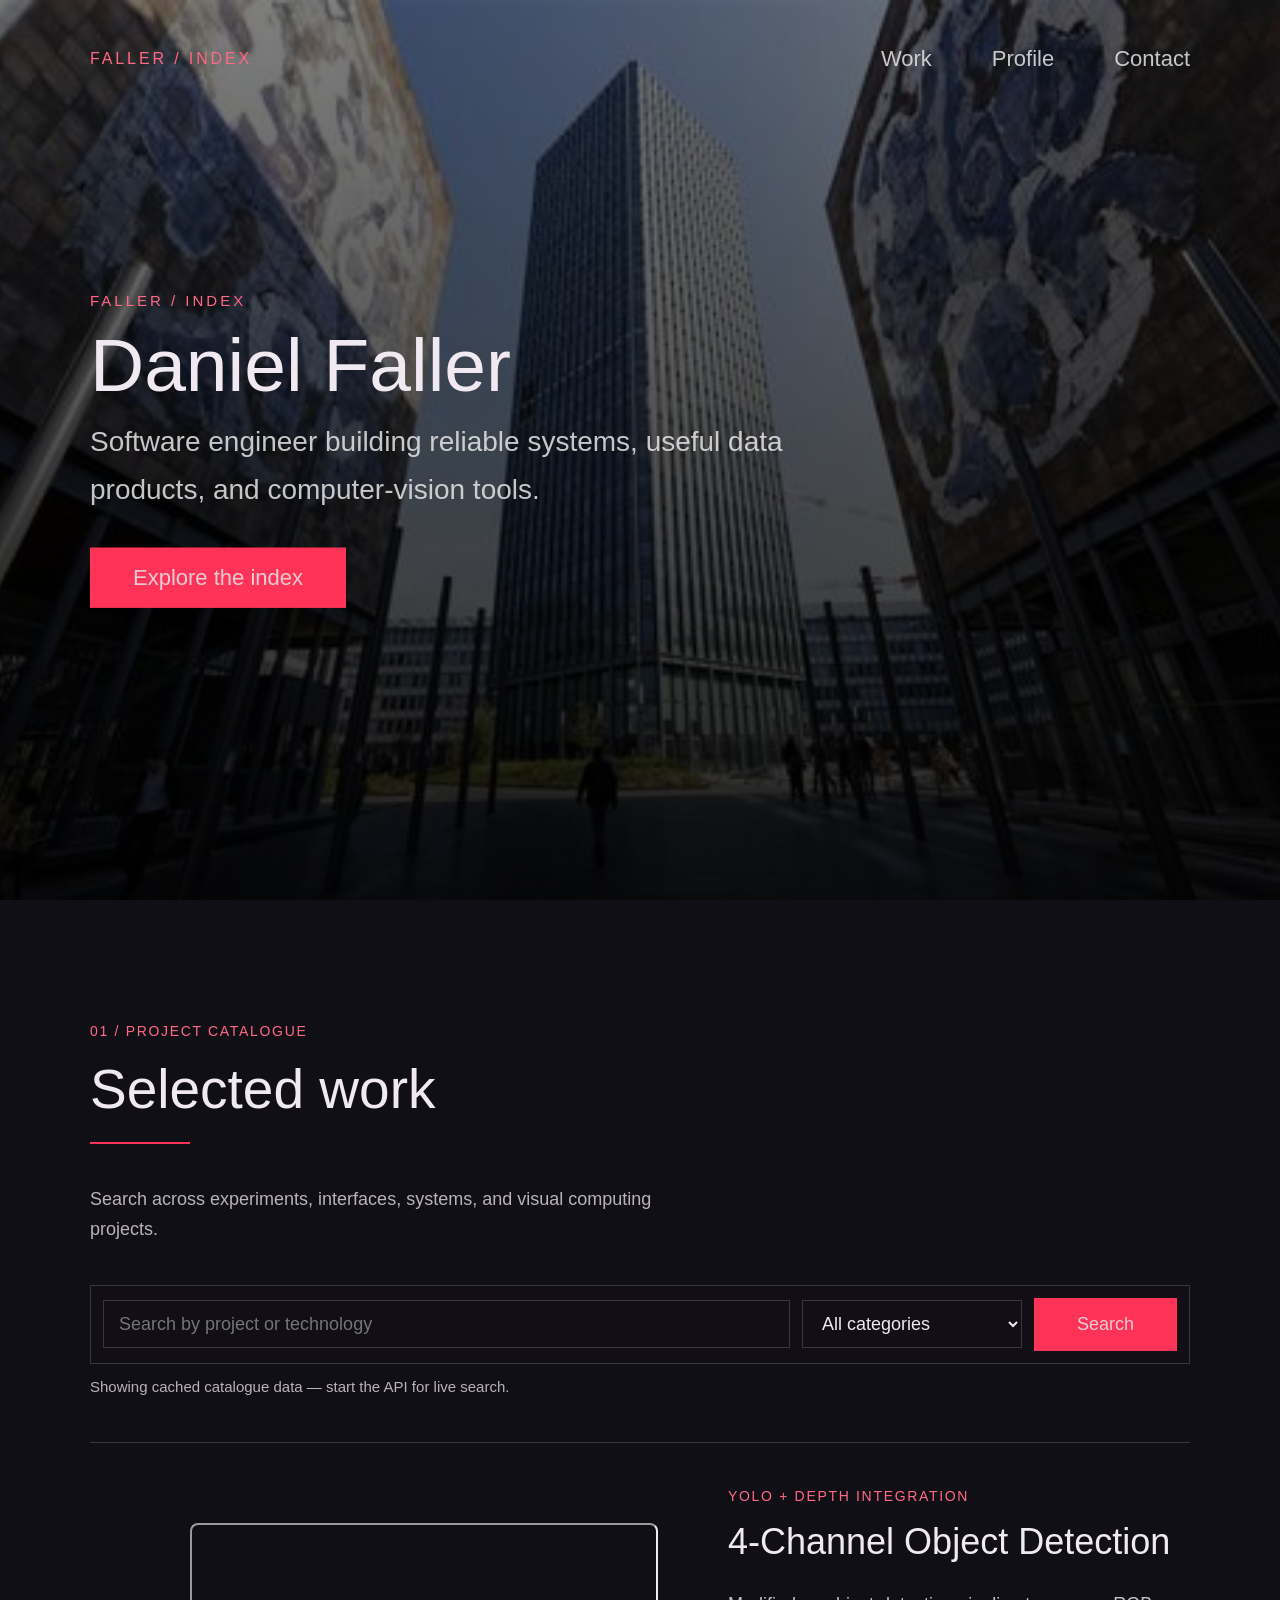
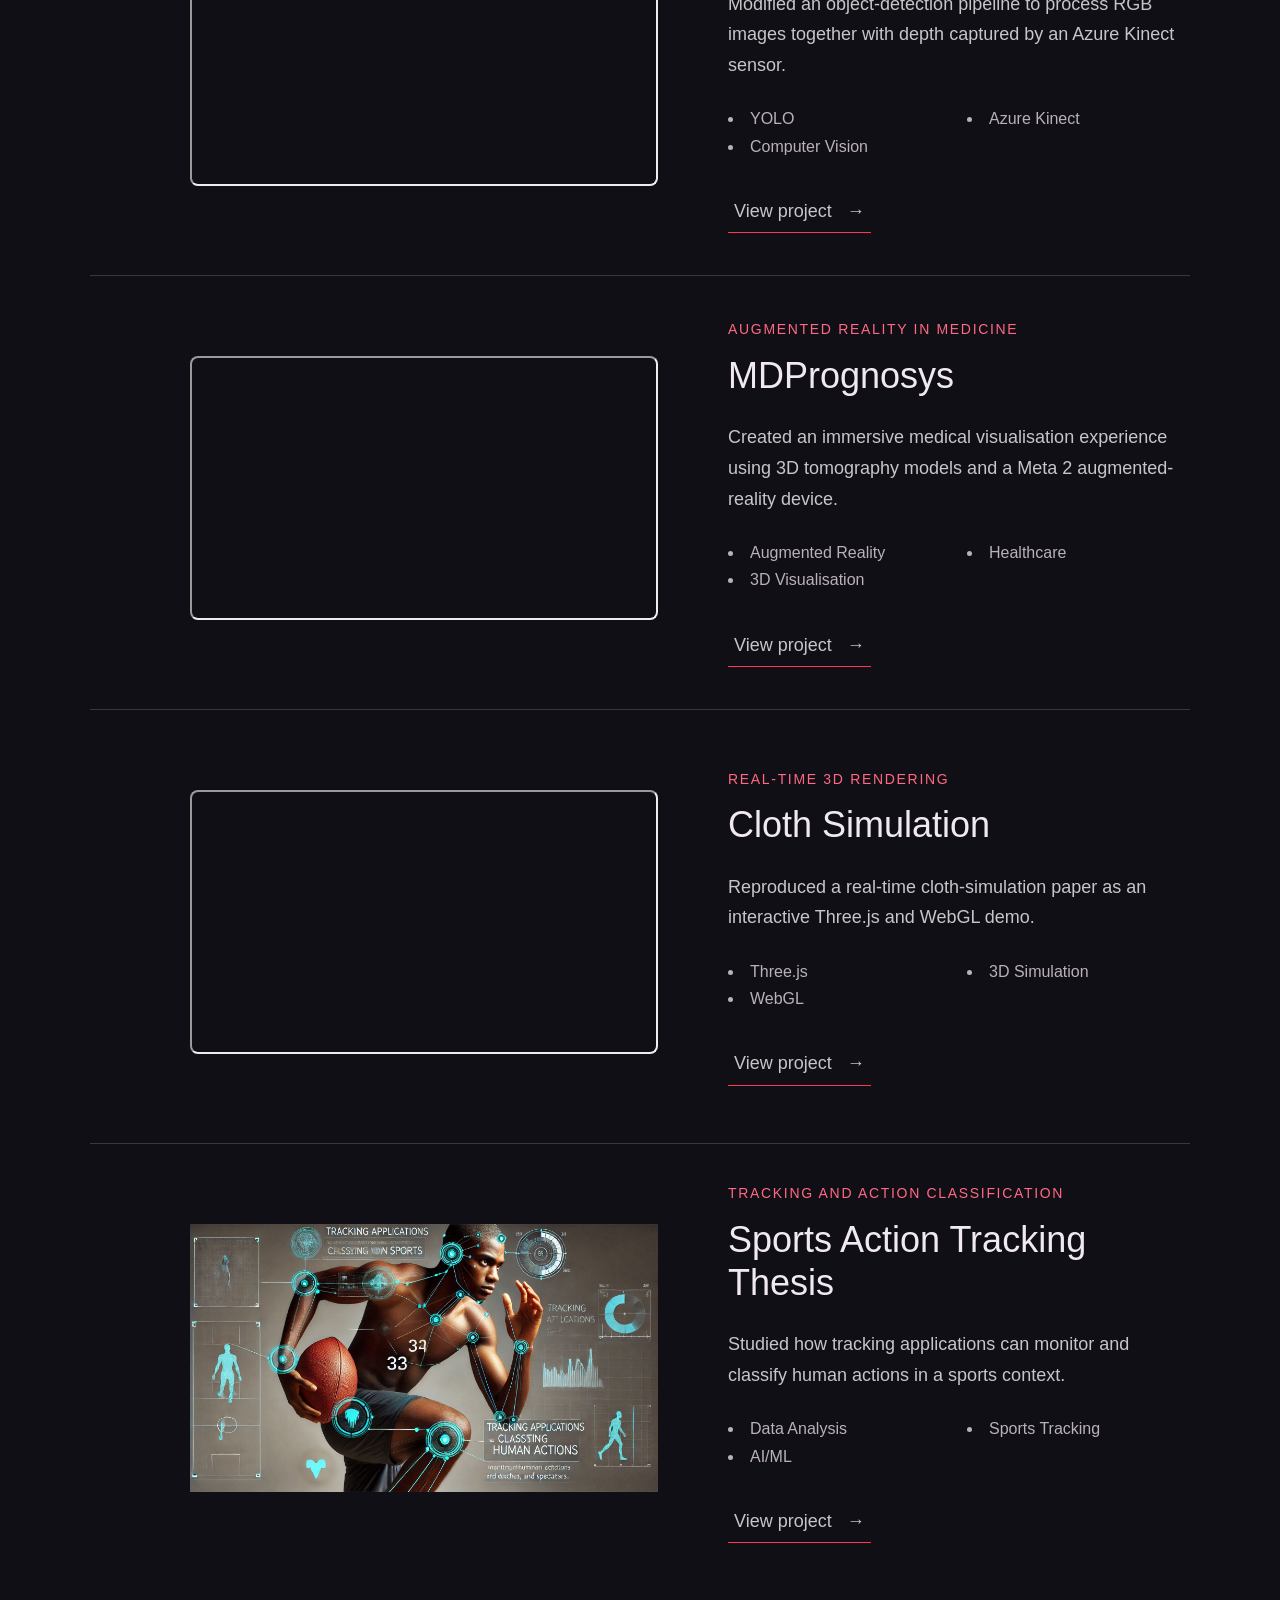
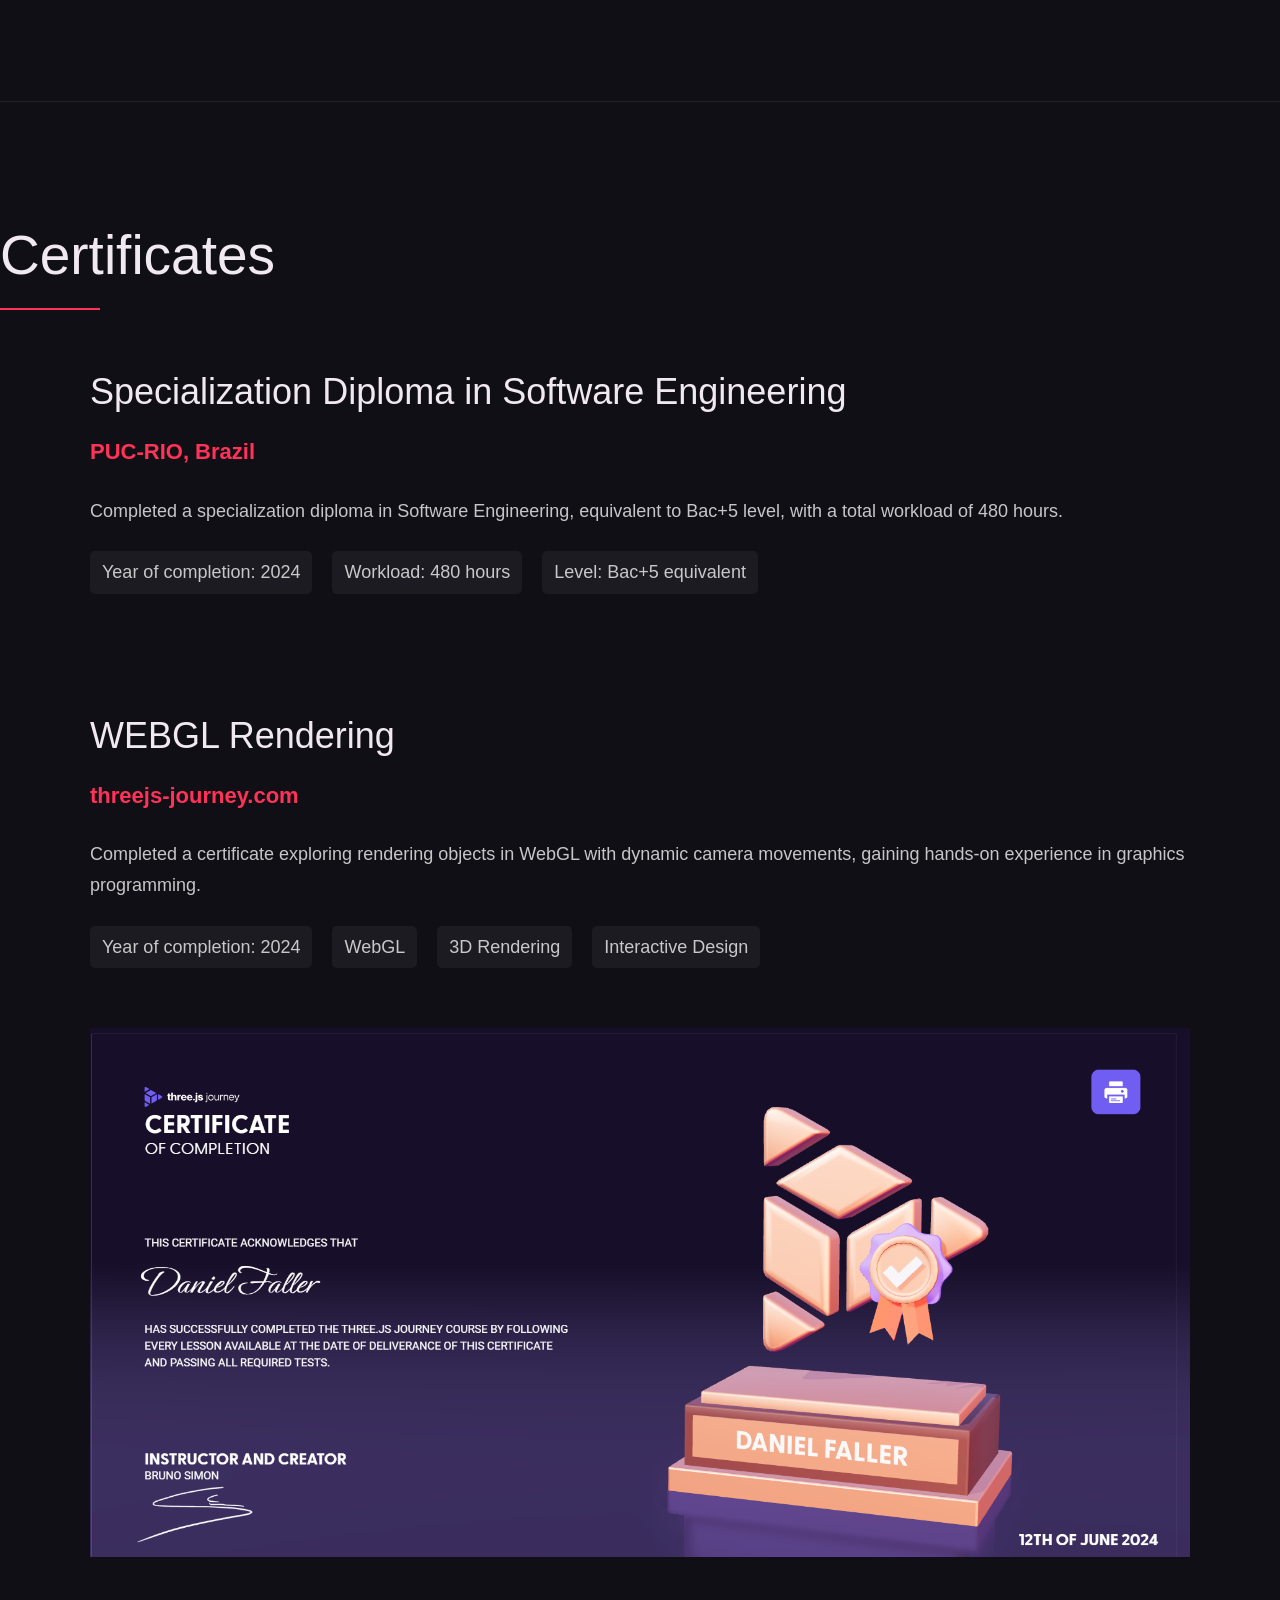
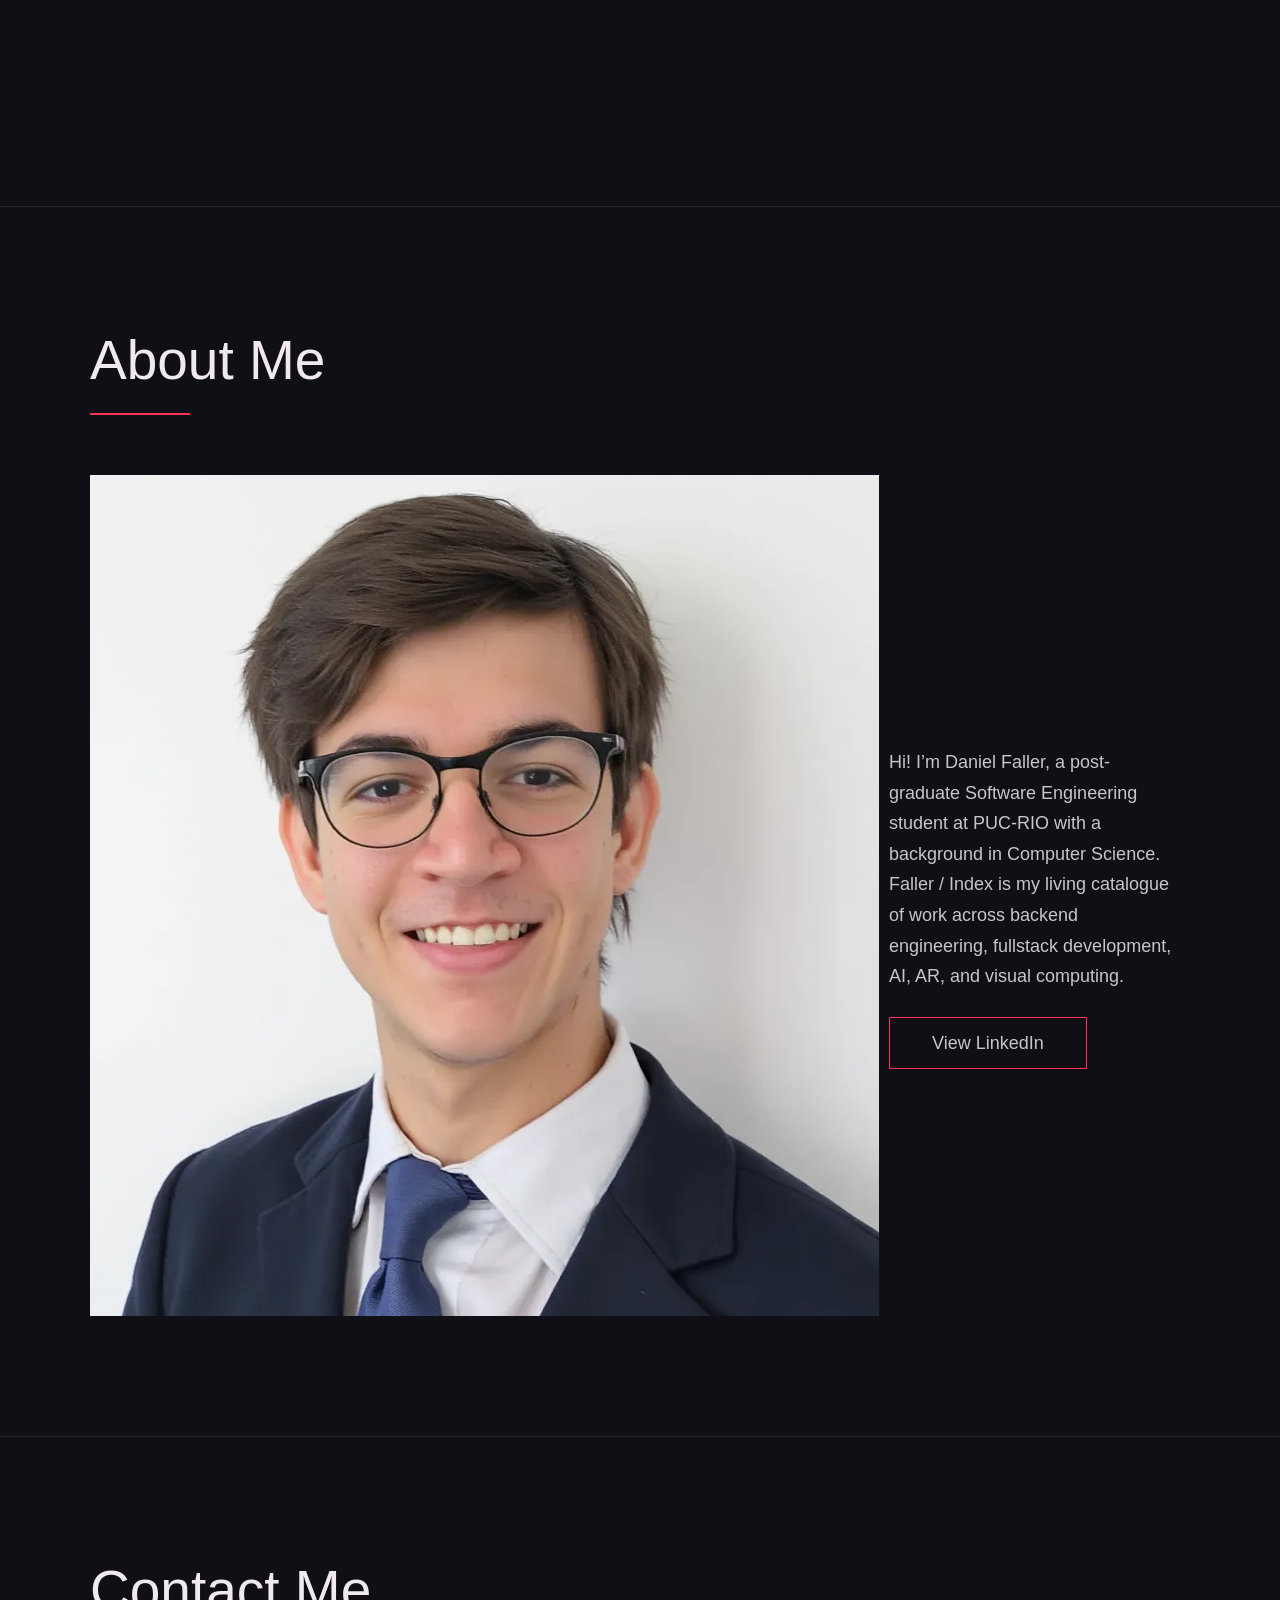
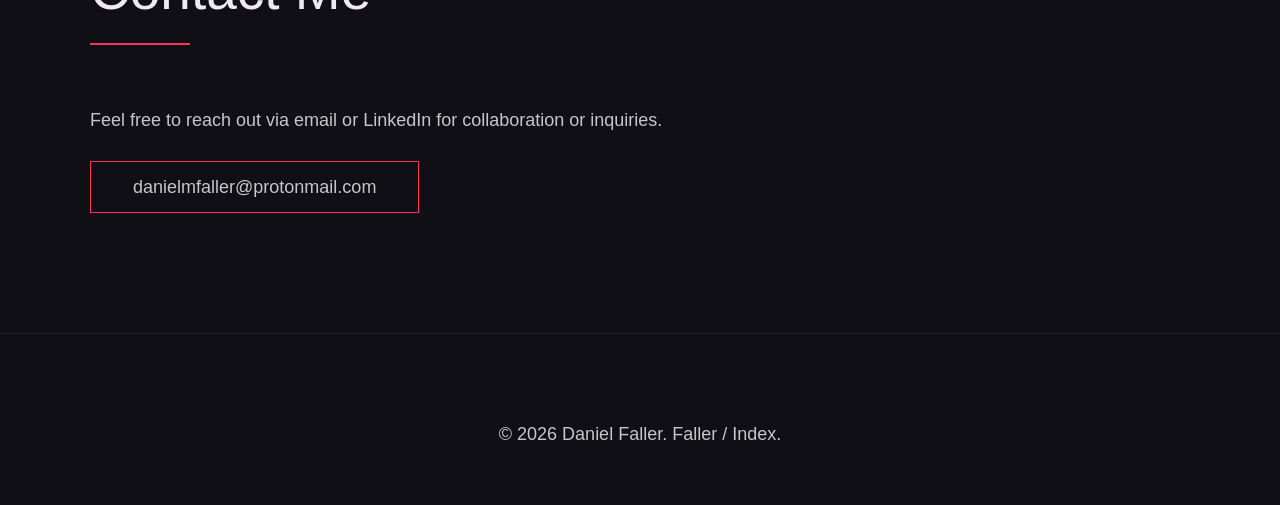
==== commit ec3787a4: "Rebrand portfolio and add searchable API" ====
--- a/index.html
+++ b/index.html
@@ -16,10 +16,10 @@
   <meta name="viewport" content="width=device-width, initial-scale=1.0" />
   <link rel="shortcut icon" type="image/png" href="./images/favicon.png" />
 
-  <title>Daniel Faller | Software Engineer Portfolio</title>
+  <title>Faller / Index | Daniel Faller</title>
 
-  <meta name="description" content="Showcasing the innovative projects and professional achievements of Daniel Faller, a Software Engineer from PUC-RIO.">
-  <meta name="keywords" content="Daniel Faller, Software Engineering, Web Development, Pathfinding, Augmented Reality, WebGL, AI" />
+  <meta name="description" content="Faller / Index — a searchable catalogue of Daniel Faller's software engineering, fullstack, and computer-vision work.">
+  <meta name="keywords" content="Daniel Faller, Faller Index, backend engineering, fullstack, computer vision, WebGL" />
   <link rel="stylesheet" href="styles.css" />
 </head>
 
@@ -30,10 +30,11 @@
   <header class="header" role="banner" id="top">
     <div class="row">
       <nav class="nav" role="navigation">
+        <a class="nav__brand" href="#top" aria-label="Faller / Index home">FALLER / INDEX</a>
         <ul class="nav__items">
-          <li class="nav__item"><a href="#projects" class="nav__link">Projects</a></li>
+          <li class="nav__item"><a href="#projects" class="nav__link">Work</a></li>
           <li class="nav__item">
-            <a href="#about" class="nav__link">About</a>
+            <a href="#about" class="nav__link">Profile</a>
           </li>
           <li class="nav__item">
             <a href="#contact" class="nav__link">Contact</a>
@@ -46,138 +47,37 @@
         <h1 class="heading-primary">
           <span>Daniel Faller</span>
         </h1>
-        <p>Software Engineer</p>
-        <a href="#contact" class="btn btn--pink">Get in touch</a>
+        <p>Software engineer building reliable systems, useful data products, and computer-vision tools.</p>
+        <a href="#projects" class="btn btn--pink">Explore the index</a>
       </div>
     </div>
   </header>
 
   <main role="main">
 
-    <!-- ***** Projects ***** -->
+    <!-- ***** Project index ***** -->
 
     <section class="work" id="projects">
       <div class="row">
-        <h2>My Projects</h2>
-        <div class="work__boxes">
-
-
-           <div class="work__box">
-            <div class="work__image-box">
-              <iframe 
-                class="work__video"
-                src="https://www.youtube.com/embed/GB_UXOOXPUo"
-                title="Object Detection with Depth Channel"
-                frameborder="0"
-                allow="accelerometer; autoplay; clipboard-write; encrypted-media; gyroscope; picture-in-picture" 
-                allowfullscreen>
-              </iframe>
-            </div>
-            <div class="work__text">
-              <h3>4-Channel Object Detection</h3>
-              <h4>YOLO + Depth Integration</h4>
-              <p>
-                Developed an object detection algorithm by modifying YOLO to process images with four channels — the standard RGB plus a depth channel captured using an Azure Kinect sensor.
-              </p>
-              <ul class="work__list">
-                <li>YOLO Customization</li>
-                <li>Depth Data Integration</li>
-                <li>Computer Vision</li>
-              </ul>
-              <div class="work__links">
-                <a href="https://youtube.com/shorts/GB_UXOOXPUo?feature=share" target="_blank" class="link__text">
-                  Watch Video <span>&rarr;</span>
-                </a>
-              </div>
-            </div>
-          </div>
-
-          <div class="work__box">
-            <div class="work__image-box">
-              <iframe 
-                class="work__video"
-                src="https://www.youtube.com/embed/mSjrowjVavk"
-                title="MDPrognosys - Augmented Reality in Medicine"
-                frameborder="0"
-                allow="accelerometer; autoplay; clipboard-write; encrypted-media; gyroscope; picture-in-picture" 
-                allowfullscreen>
-              </iframe>
-            </div>
-            <div class="work__text">
-              <h3>MDPrognosys</h3>
-              <h4>Augmented Reality in Medicine</h4>
-              <p>
-                Leveraging Meta 2 to create immersive 3D tomography models, aiding doctors in analyzing patient anatomy.
-              </p>
-              <ul class="work__list">
-                <li>Augmented Reality</li>
-                <li>3D Visualization</li>
-                <li>Healthcare</li>
-              </ul>
-              <p>
-                The report is in Portuguese.
-              </p>
-            </div>
-          </div>
-
-          <div class="work__box">
-            <div class="work__image-box">
-              <iframe 
-                class="work__video"
-                src="https://ig-3-d-cloth-render.vercel.app/"
-                title="Real-time Cloth Simulation Demo"
-                frameborder="0"
-                allowfullscreen>
-              </iframe>
-            </div>
-            <div class="work__text">
-              <h3>Cloth Simulation</h3>
-              <h4>Real-time 3D Rendering</h4>
-              <p>
-                Reproduced the paper <em>"Real-time cloth simulation with fiber level detail"</em>, implementing an interactive web demo in Three.js environment.
-              </p>
-               <p>
-                I recommend playing with the "Animate" section to view the app working, just enable the animation boxes one at a time.
-              </p>
-              <ul class="work__list">
-                <li>Three.js</li>
-                <li>WebGL</li>
-                <li>3D Simulation</li>
-              </ul>
-              <div class="work__links">
-                <a href="https://ig-3-d-cloth-render.vercel.app/" target="_blank" class="link__text">
-                  View Live Demo <span>&rarr;</span>
-                </a>
-              </div>
-            </div>
-          </div>
-
-
-           <div class="work__box">
-            <div class="work__image-box">
-                <img src="./images/tracking.jpg" class="work__image" alt="Project 1" />
-            </div>
-            <div class="work__text">
-              <h3>Thesis</h3>
-              <h4>Tracking Applications Classifying Human Actions</h4>
-              <p>
-                Using advanced technologies to monitor and classify human actions in sports, providing insights for athletes, coaches, and spectators.
-              </p>
-              <ul class="work__list">
-                <li>Data Analysis</li>
-                <li>AI/ML</li>
-                <li>Sports Tracking</li>
-              </ul>
-              <div class="work__links">
-                <a href="https://github.com/DDFaller/Projects_index/assets/49894740/e85646e7-2bb5-4324-8861-cce8523a744e" target="_blank" class="link__text">
-                  View Demo <span>&rarr;</span>
-                </a>
-              </div>
-            </div>
-          </div>
-
-
-        </div>
+        <p class="section-kicker">01 / PROJECT CATALOGUE</p>
+        <h2>Selected work</h2>
+        <p class="section-intro">Search across experiments, interfaces, systems, and visual computing projects.</p>
+        <form class="project-toolbar" id="project-search" role="search">
+          <label class="sr-only" for="project-query">Search projects</label>
+          <input id="project-query" type="search" placeholder="Search by project or technology" autocomplete="off" />
+          <label class="sr-only" for="project-category">Filter by category</label>
+          <select id="project-category">
+            <option value="">All categories</option>
+            <option value="computer-vision">Computer vision</option>
+            <option value="computer-graphics">Computer graphics</option>
+            <option value="fullstack">Fullstack</option>
+            <option value="frontend">Frontend</option>
+            <option value="machine-learning">Machine learning</option>
+          </select>
+          <button class="btn btn--pink" type="submit">Search</button>
+        </form>
+        <p id="project-status" class="project-status" role="status" aria-live="polite">Loading the catalogue…</p>
+        <div class="work__boxes" id="project-grid" aria-live="polite"></div>
       </div>
     </section>
 
@@ -238,8 +138,8 @@
         <h2>About Me</h2>
         <div class="about__content">
           <div class="about__text">
-            <p>
-              Hi! I’m Daniel Faller, a post-graduate Software Engineering student at PUC-RIO with a background in Computer Science. With a passion for problem-solving and innovation, I’ve developed various projects in diverse areas including AI, AR, and Web Development.
+              <p>
+              Hi! I’m Daniel Faller, a post-graduate Software Engineering student at PUC-RIO with a background in Computer Science. Faller / Index is my living catalogue of work across backend engineering, fullstack development, AI, AR, and visual computing.
             </p>
             <a href="https://www.linkedin.com/in/daniel-m-faller/" class="btn">View LinkedIn</a>
           </div>
@@ -271,7 +171,7 @@
   <footer role="contentinfo" class="footer">
     <div class="row">
       <p>
-        &copy; 2024 Daniel Faller. All rights reserved.
+        &copy; 2026 Daniel Faller. Faller / Index.
       </p>
     </div>
   </footer>
@@ -279,6 +179,7 @@
   <a href="#top" class="back-to-top" title="Back to Top">
     <img src="./images/arrow-up.svg" alt="Back to Top" class="back-to-top__image" />
   </a>
+  <script src="./app.js" defer></script>
 </body>
 
 </html>
--- a/styles.css
+++ b/styles.css
@@ -692,3 +692,163 @@
   border-radius: 8px;
   object-fit: cover;
 }
+
+/* --------------------------------------- */
+/* ----- Faller / Index rebrand ----- */
+/* --------------------------------------- */
+
+:root {
+    --ink: #110f16;
+    --muted: #b9b1bd;
+    --pink-soft: #ff6984;
+    --line: rgba(240, 233, 242, .18);
+}
+
+.nav {
+    justify-content: space-between;
+    align-items: center;
+}
+
+.nav__brand {
+    color: var(--pink-soft);
+    font-family: 'Jost', sans-serif;
+    font-size: 1.6rem;
+    letter-spacing: .18em;
+    text-decoration: none;
+}
+
+.heading-primary span::before {
+    content: 'FALLER / INDEX';
+    display: block;
+    margin-bottom: 2rem;
+    color: var(--pink-soft);
+    font-family: 'Jost', sans-serif;
+    font-size: 1.5rem;
+    letter-spacing: .2em;
+}
+
+.section-kicker,
+.project-card__eyebrow {
+    margin: 0 0 1.2rem;
+    color: var(--pink-soft);
+    font-family: 'Jost', sans-serif;
+    font-size: 1.4rem;
+    letter-spacing: .12em;
+    text-transform: uppercase;
+}
+
+.section-intro {
+    max-width: 58rem;
+    margin-top: -2rem;
+    color: var(--muted);
+}
+
+.project-toolbar {
+    display: grid;
+    grid-template-columns: minmax(0, 1fr) 22rem auto;
+    gap: 1.2rem;
+    align-items: center;
+    margin: 4rem 0 1rem;
+    padding: 1.2rem;
+    border: 1px solid var(--line);
+    background: rgba(17, 15, 22, .72);
+}
+
+.project-toolbar input,
+.project-toolbar select {
+    width: 100%;
+    min-height: 4.8rem;
+    padding: 0 1.5rem;
+    border: 1px solid var(--line);
+    border-radius: 0;
+    background: transparent;
+    color: var(--white);
+    font: inherit;
+}
+
+.project-toolbar select option {
+    color: var(--black);
+}
+
+.project-toolbar .btn {
+    min-height: 4.8rem;
+    cursor: pointer;
+    font: inherit;
+}
+
+.project-status {
+    min-height: 2.8rem;
+    margin: 0 0 4rem;
+    color: var(--muted);
+    font-size: 1.5rem;
+}
+
+.project-card {
+    gap: 2rem;
+    padding: 3rem 0;
+    border-top: 1px solid var(--line);
+}
+
+.project-card:not(:last-child) {
+    margin-bottom: 0;
+}
+
+.project-card .work__image-box {
+    min-width: 0;
+}
+
+.project-card .work__text {
+    flex: 0 0 42%;
+}
+
+.project-card h3 {
+    margin-bottom: 1rem;
+}
+
+.project-card .work__list {
+    color: var(--muted);
+    columns: 2;
+    font-size: 1.6rem;
+}
+
+.project-empty {
+    padding: 3rem 0;
+    color: var(--muted);
+}
+
+.sr-only {
+    position: absolute;
+    width: 1px;
+    height: 1px;
+    padding: 0;
+    margin: -1px;
+    overflow: hidden;
+    clip: rect(0, 0, 0, 0);
+    white-space: nowrap;
+    border: 0;
+}
+
+@media(max-width: 700px) {
+    .nav {
+        align-items: flex-start;
+        flex-direction: column;
+        gap: 1.5rem;
+    }
+
+    .nav__items {
+        width: 100%;
+        justify-content: space-between;
+    }
+
+    .nav__item:not(:last-child) {
+        margin-right: 0;
+    }
+
+    .project-toolbar {
+        grid-template-columns: 1fr;
+    }
+
+    .project-card .work__list {
+        columns: 1;
+    }
+}
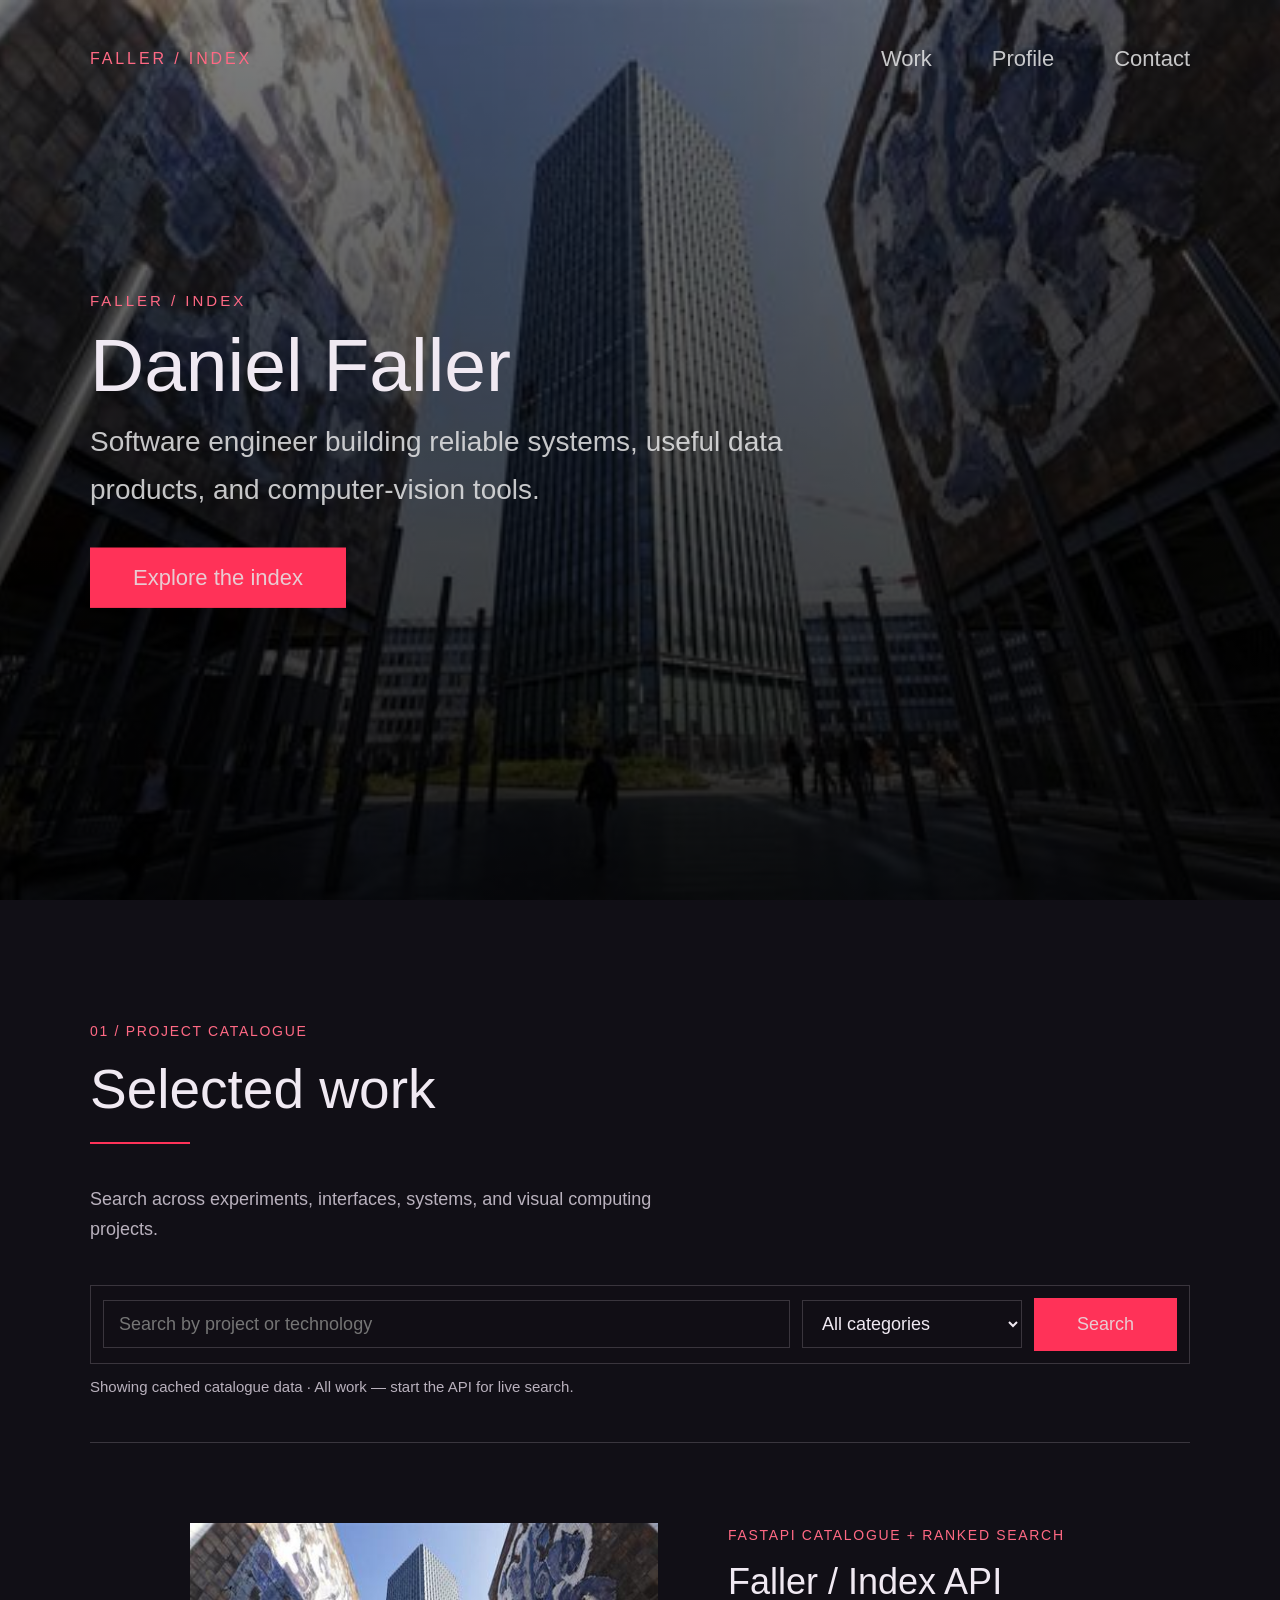
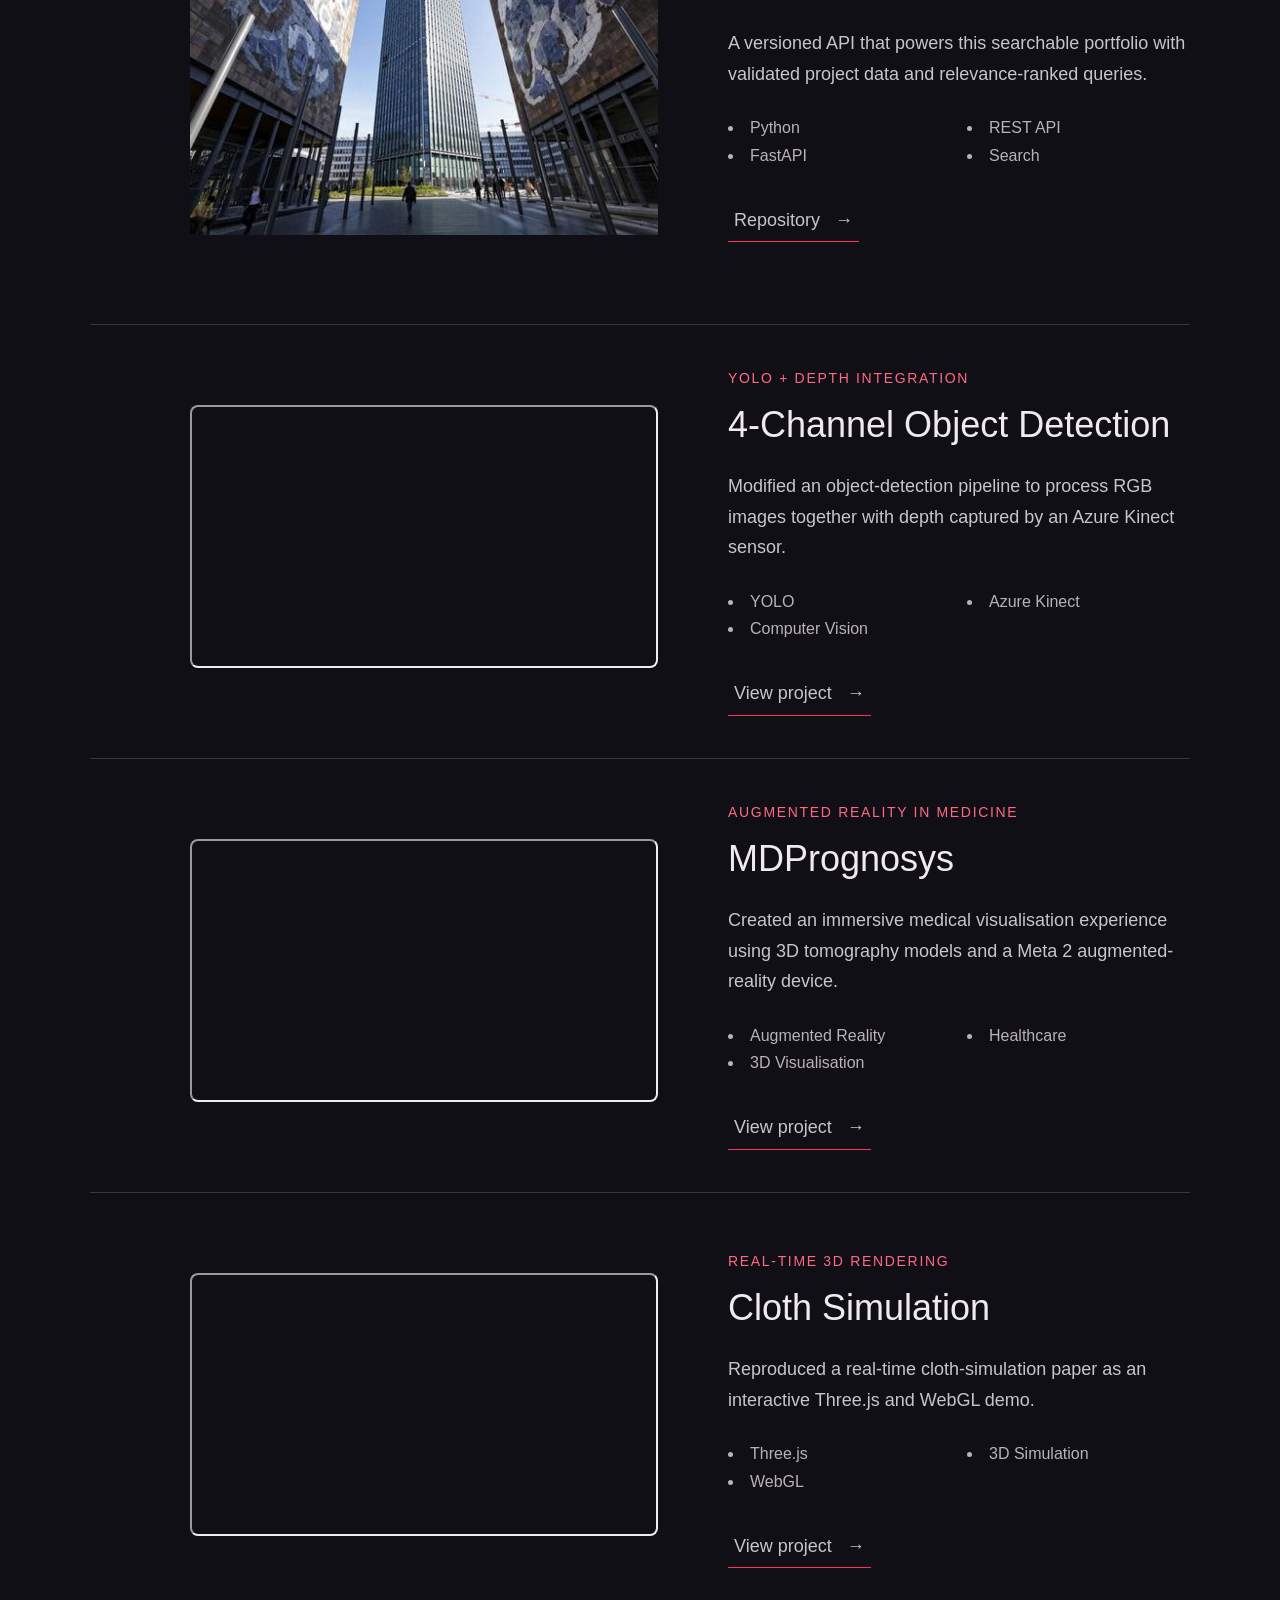
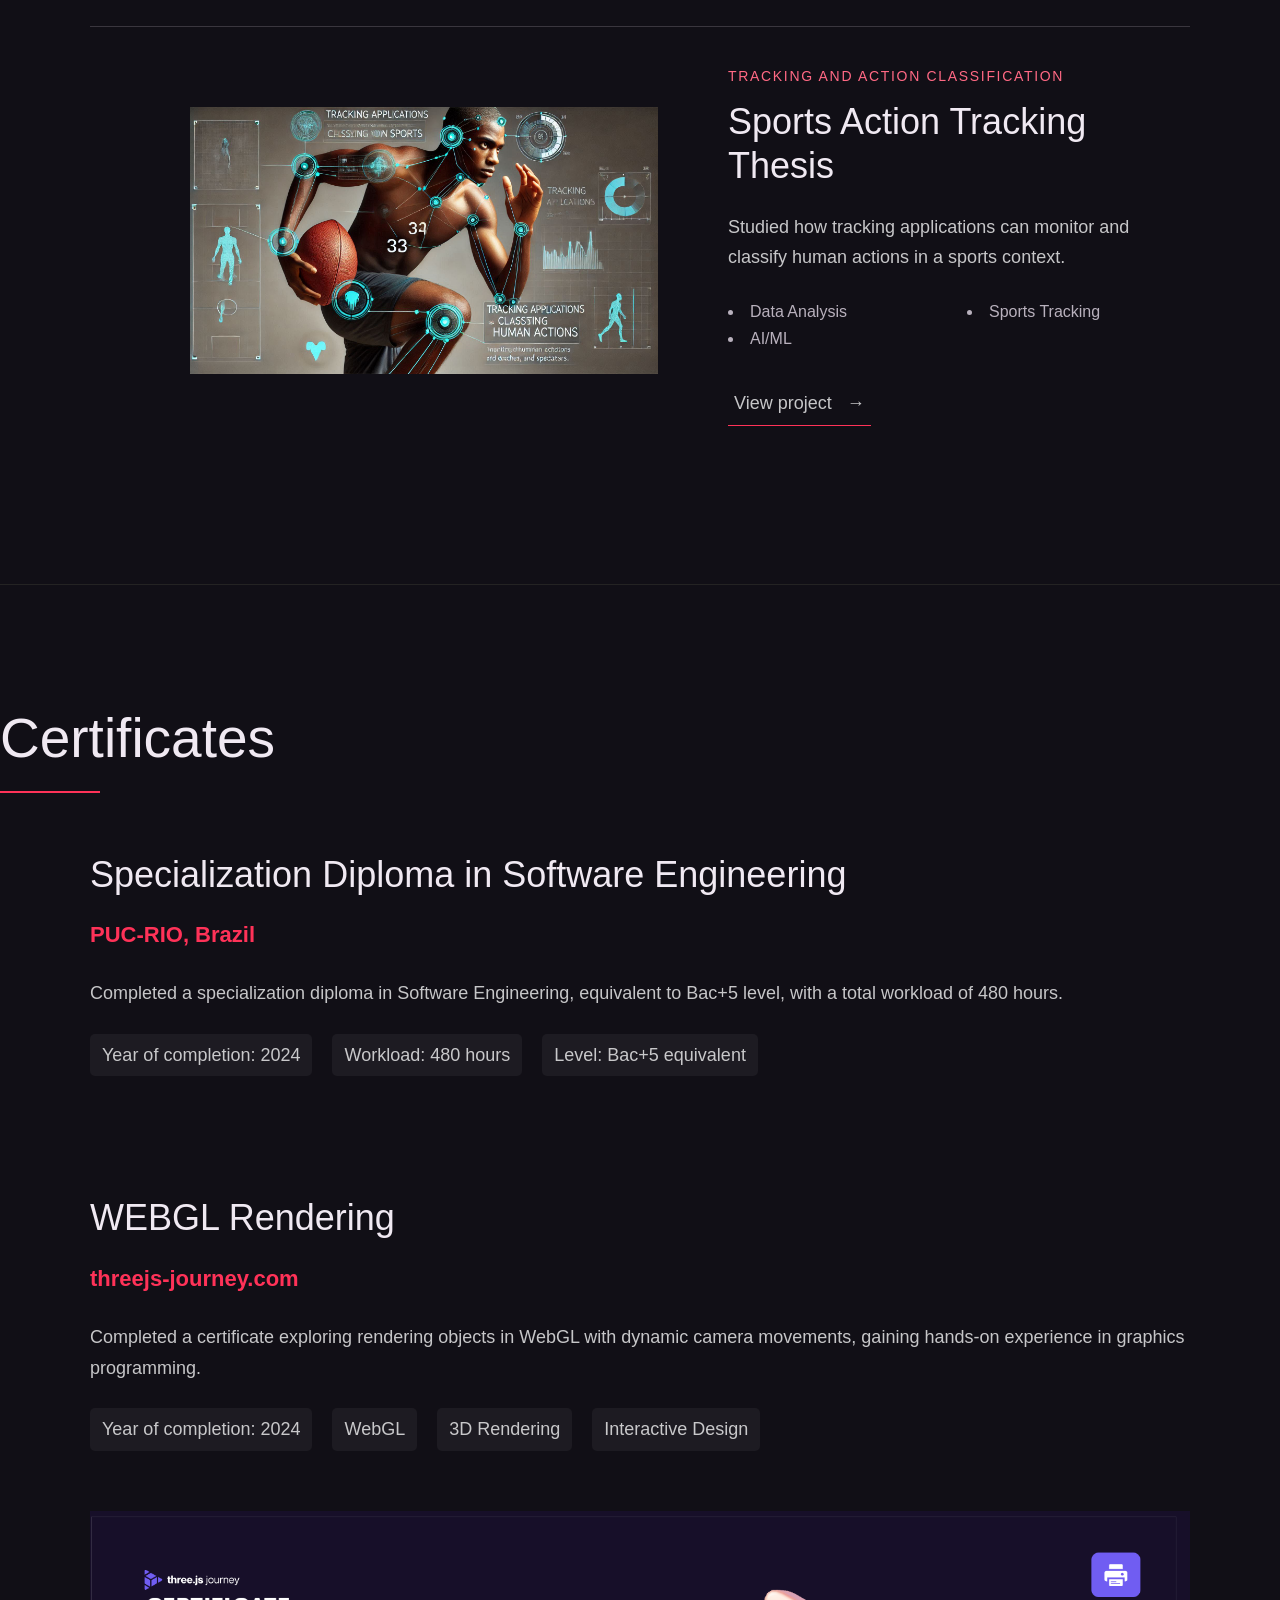
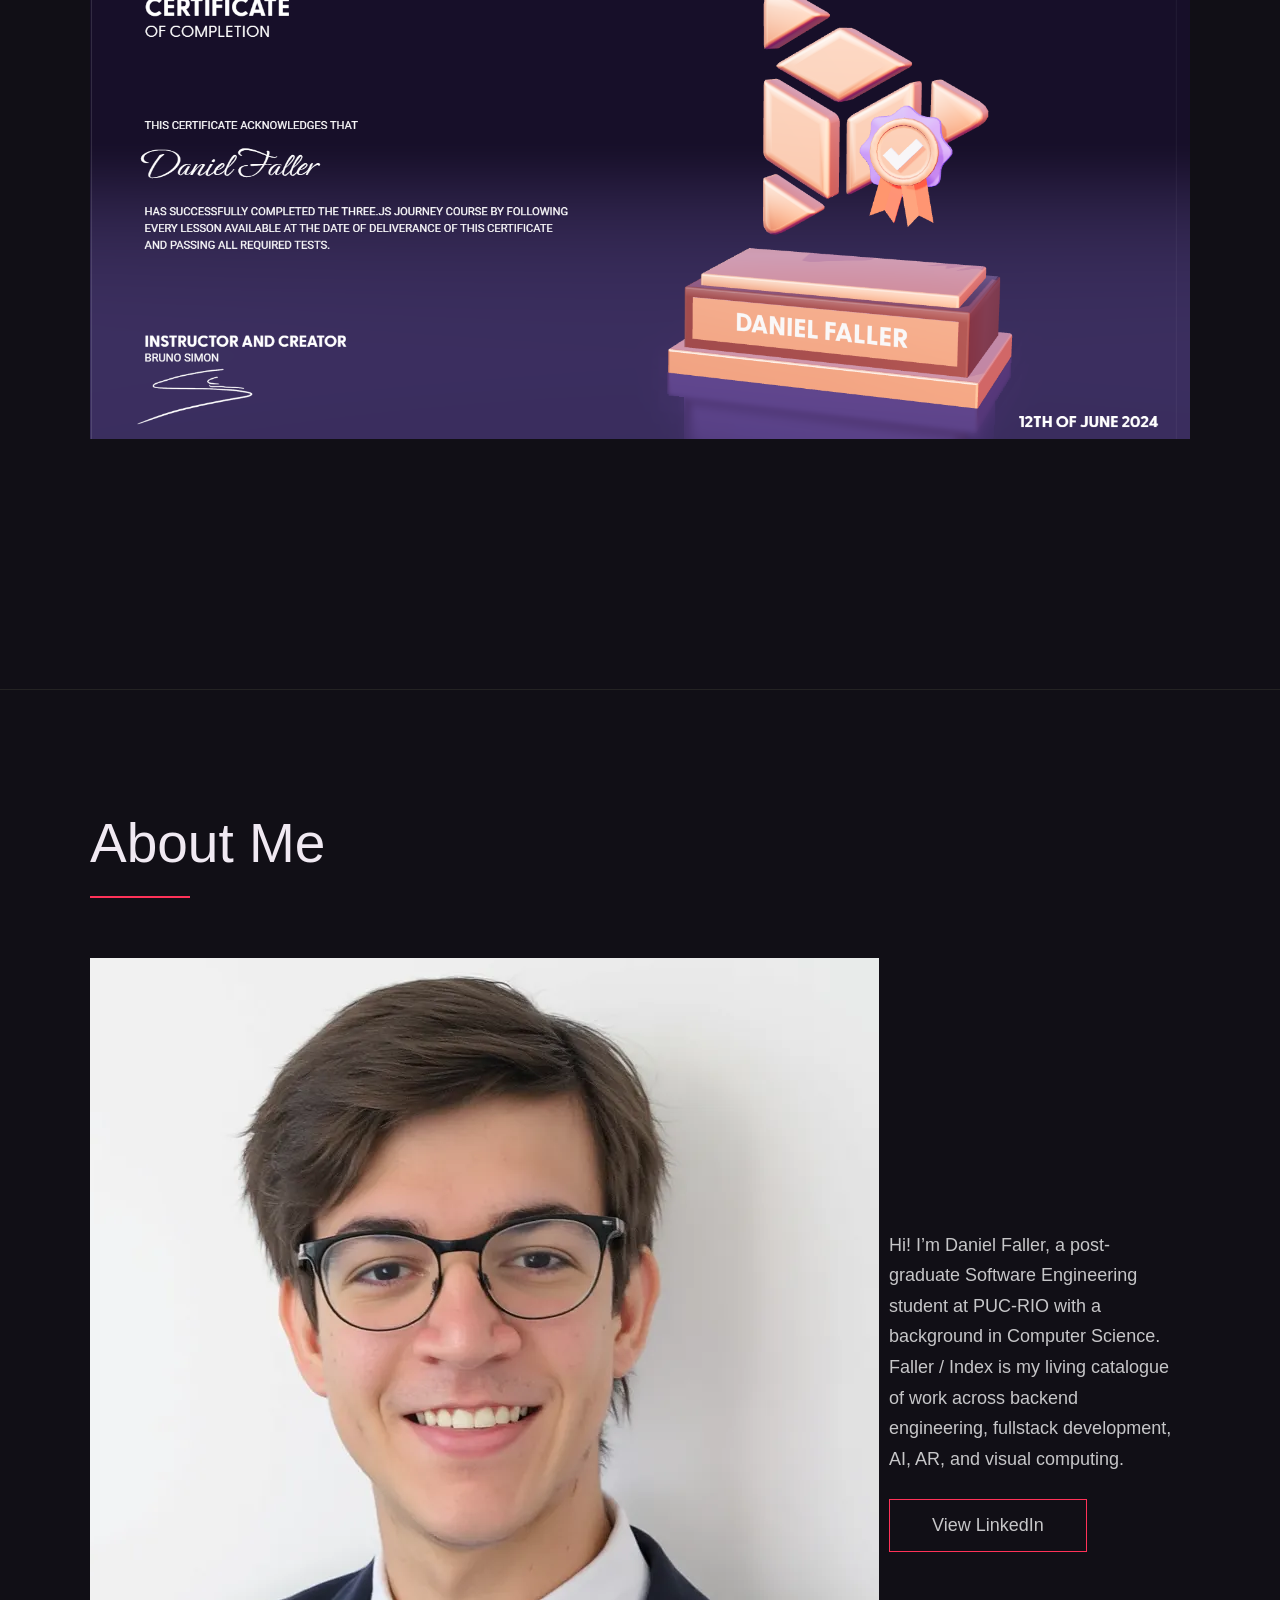
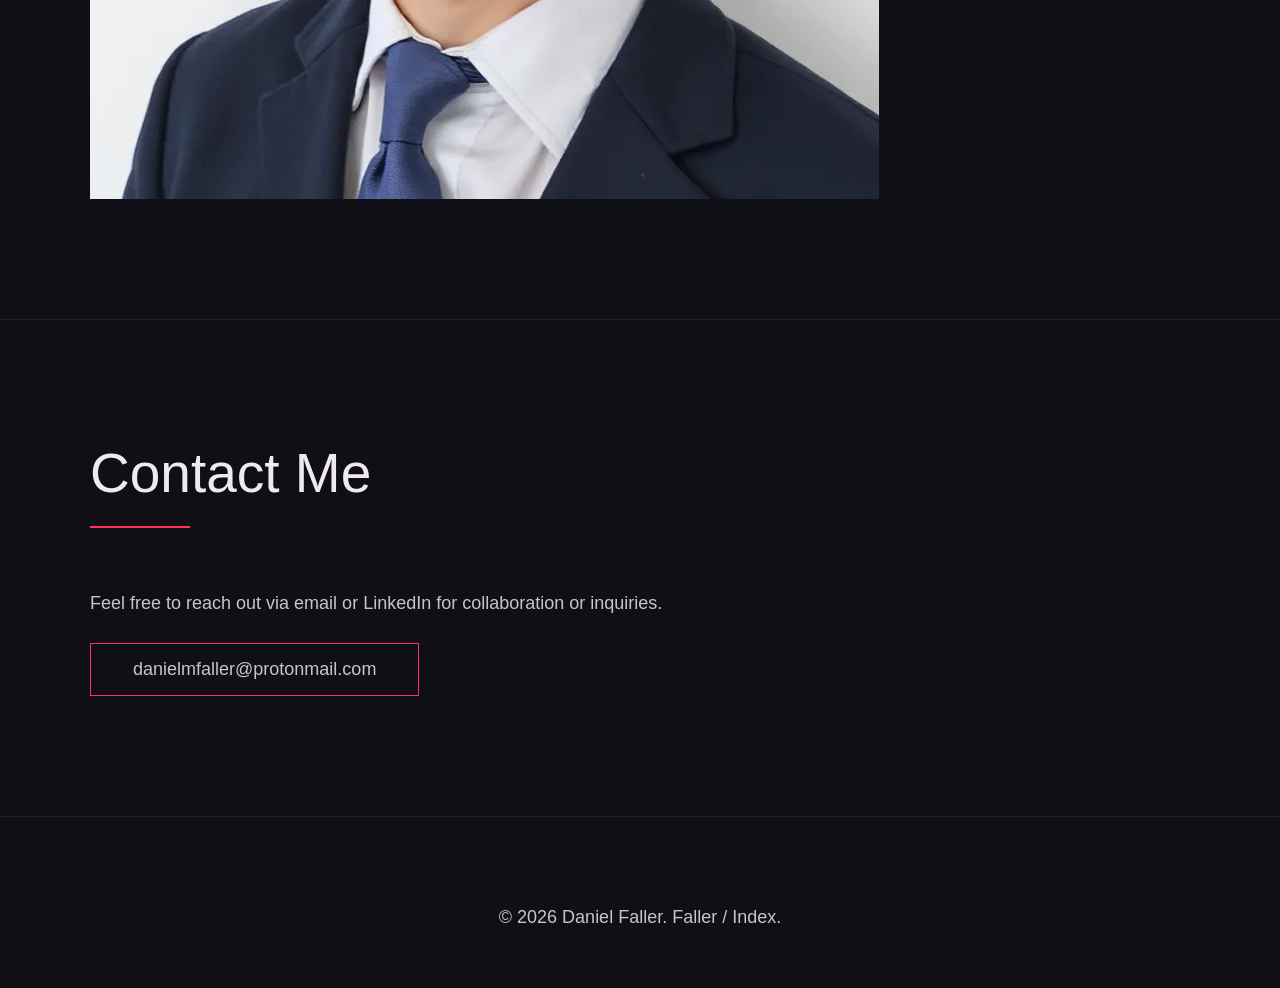
==== commit 344b7e8e: "Add role-specific portfolio modes" ====
--- a/index.html
+++ b/index.html
@@ -47,7 +47,7 @@
         <h1 class="heading-primary">
           <span>Daniel Faller</span>
         </h1>
-        <p>Software engineer building reliable systems, useful data products, and computer-vision tools.</p>
+        <p id="hero-focus">Software engineer building reliable systems, useful data products, and computer-vision tools.</p>
         <a href="#projects" class="btn btn--pink">Explore the index</a>
       </div>
     </div>
@@ -59,9 +59,9 @@
 
     <section class="work" id="projects">
       <div class="row">
-        <p class="section-kicker">01 / PROJECT CATALOGUE</p>
-        <h2>Selected work</h2>
-        <p class="section-intro">Search across experiments, interfaces, systems, and visual computing projects.</p>
+        <p class="section-kicker" id="portfolio-kicker">01 / PROJECT CATALOGUE</p>
+        <h2 id="portfolio-title">Selected work</h2>
+        <p class="section-intro" id="portfolio-intro">Search across experiments, interfaces, systems, and visual computing projects.</p>
         <form class="project-toolbar" id="project-search" role="search">
           <label class="sr-only" for="project-query">Search projects</label>
           <input id="project-query" type="search" placeholder="Search by project or technology" autocomplete="off" />
@@ -70,6 +70,7 @@
             <option value="">All categories</option>
             <option value="computer-vision">Computer vision</option>
             <option value="computer-graphics">Computer graphics</option>
+            <option value="backend">Backend</option>
             <option value="fullstack">Fullstack</option>
             <option value="frontend">Frontend</option>
             <option value="machine-learning">Machine learning</option>
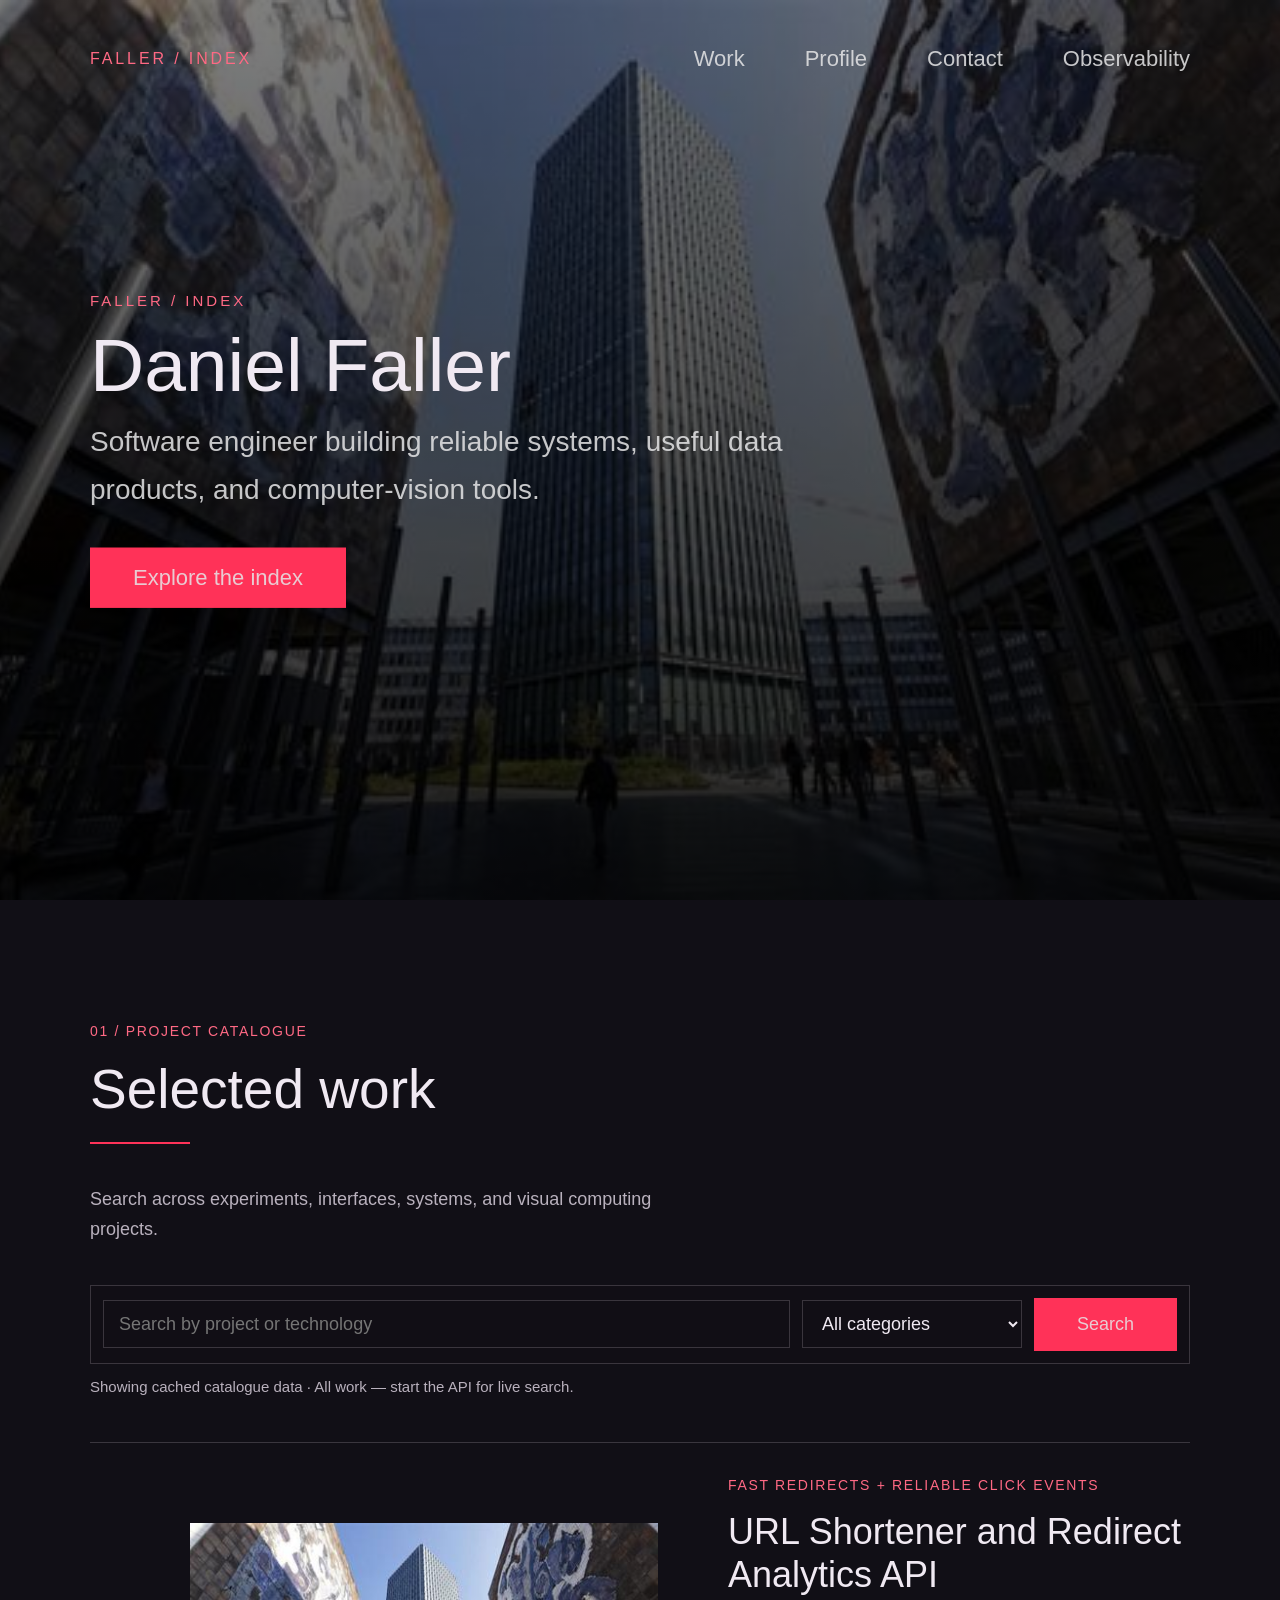
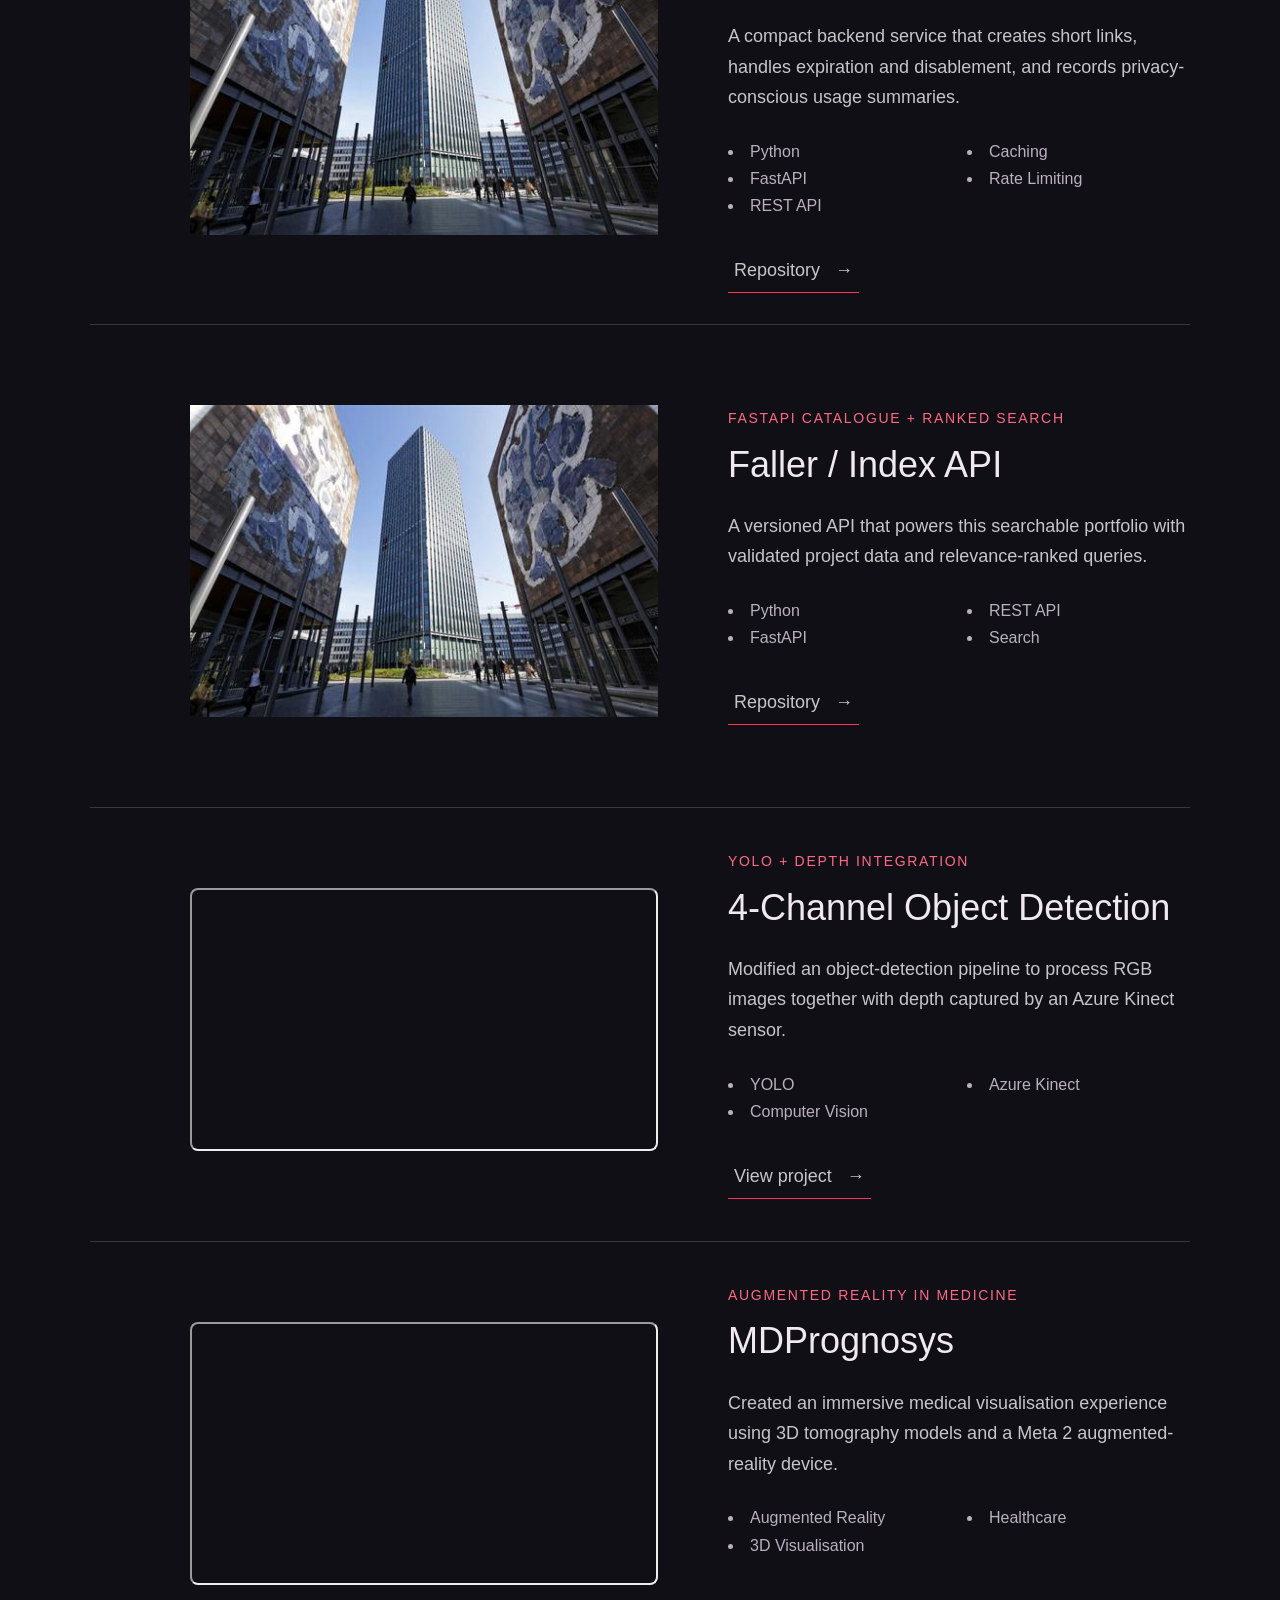
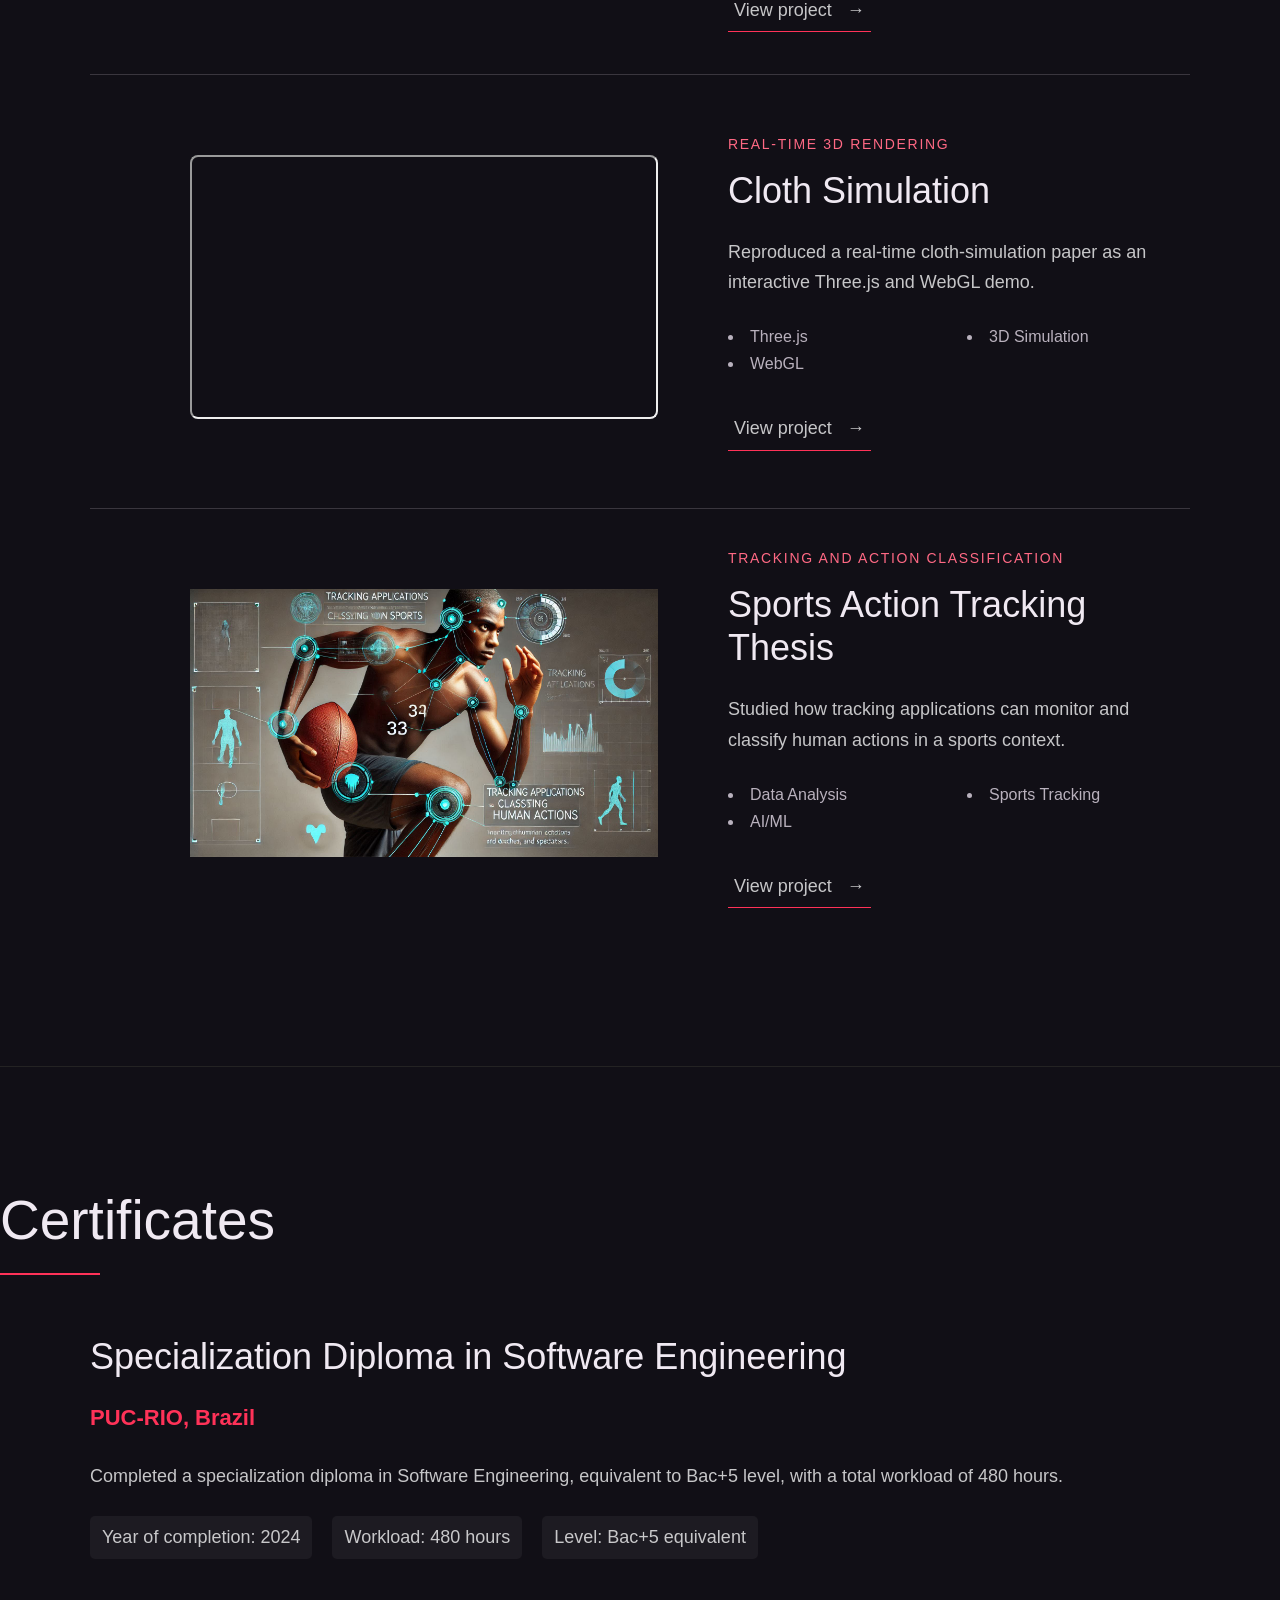
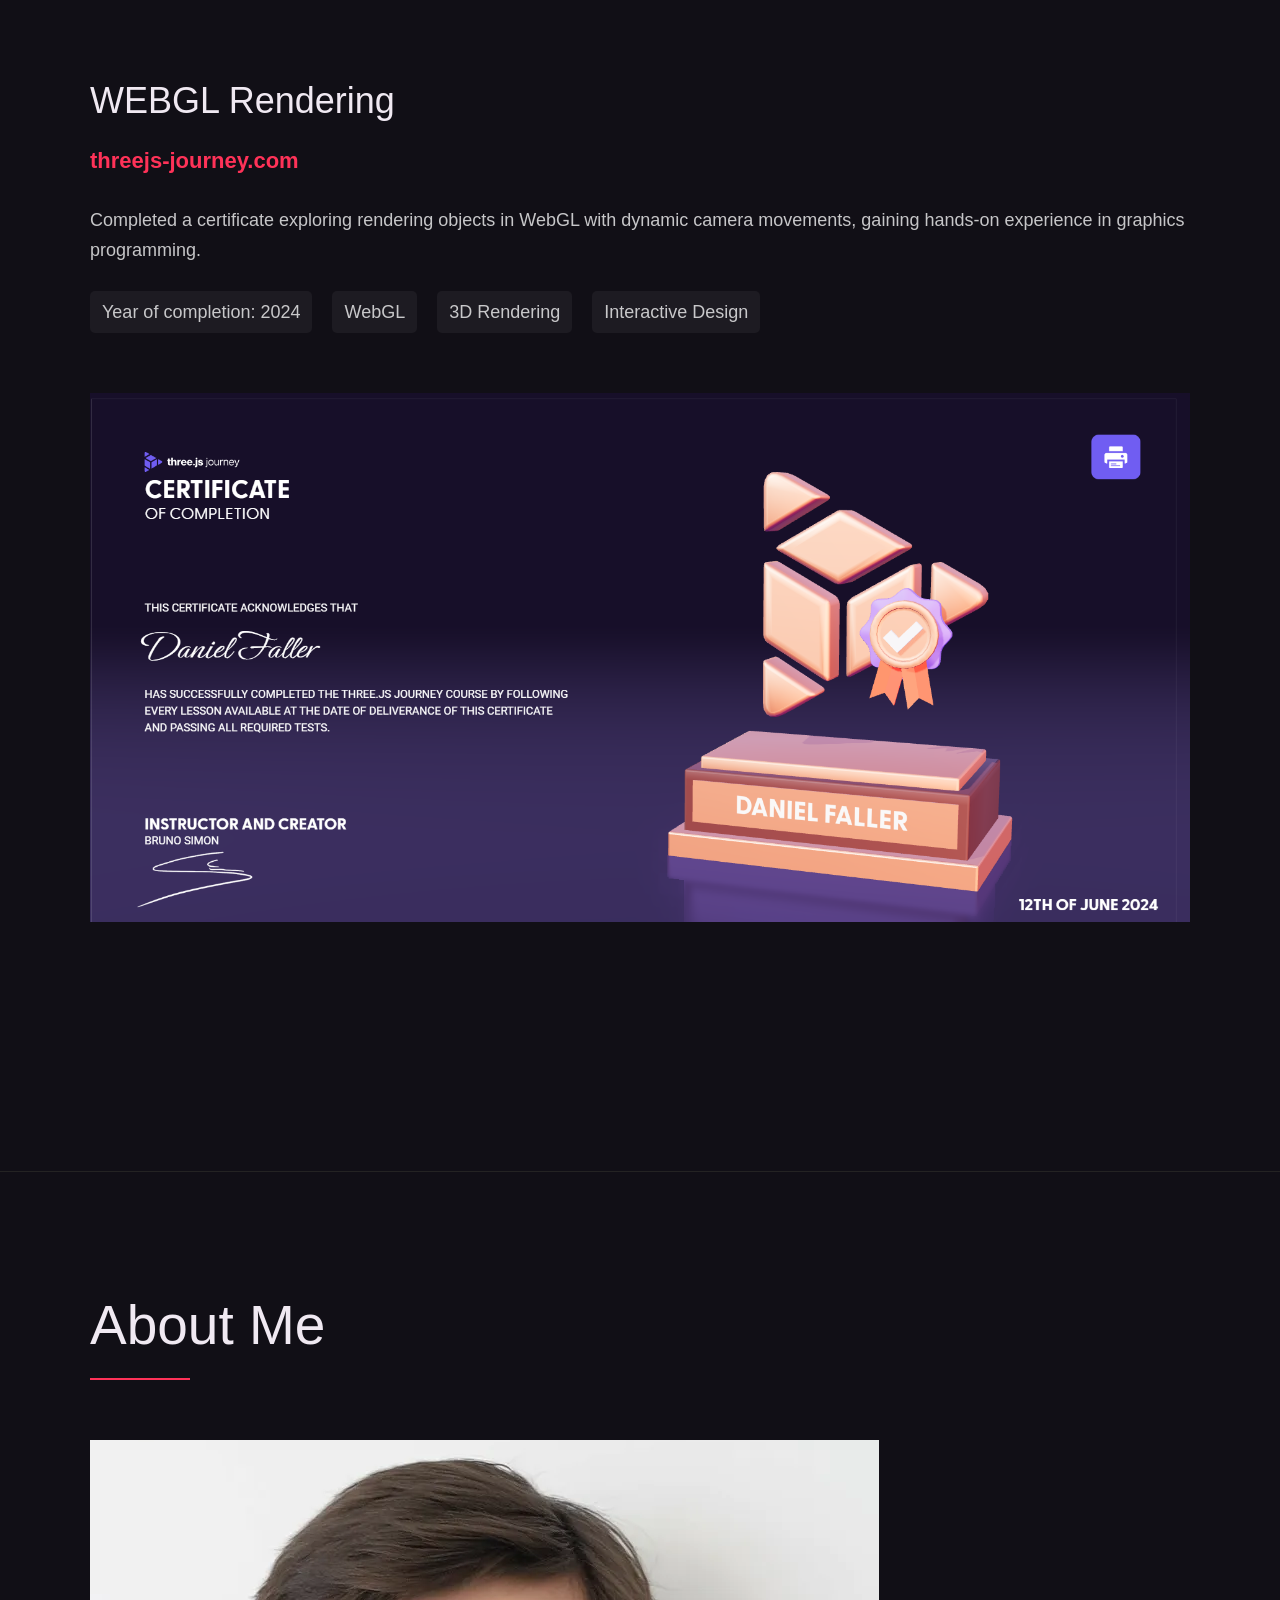
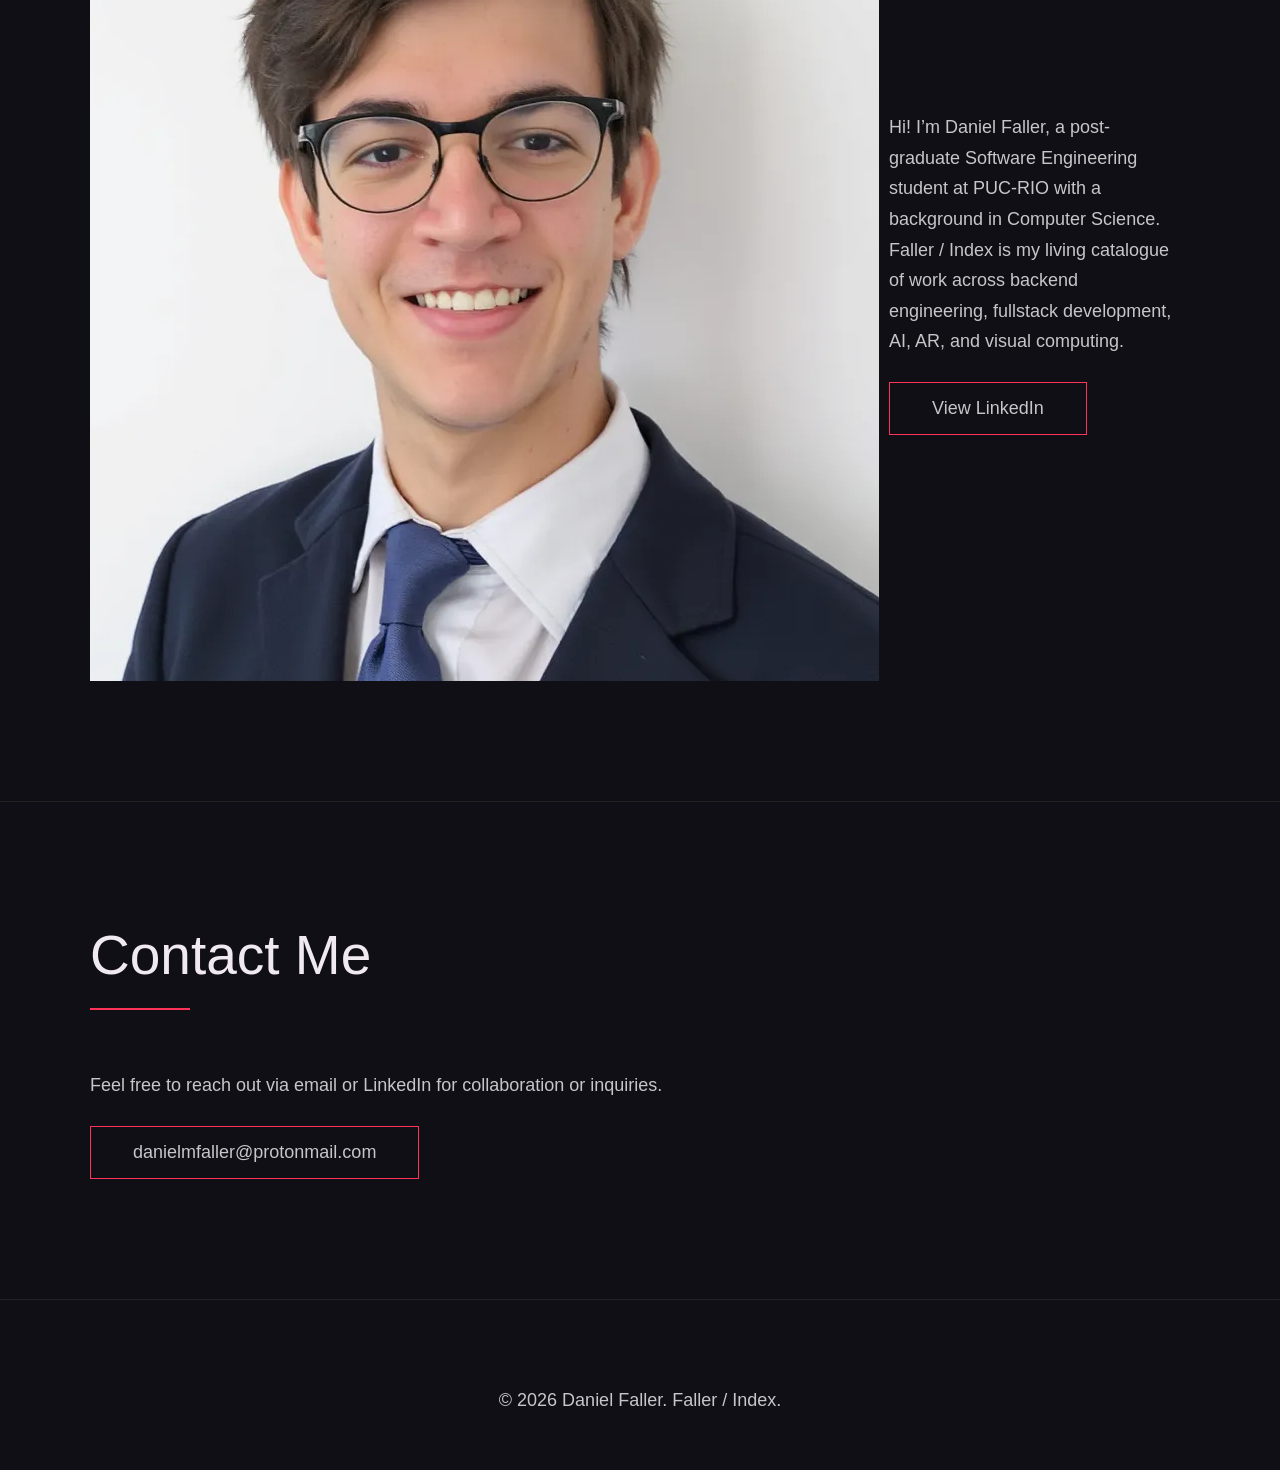
==== commit d5910aa9: "Add public observability dashboard setup" ====
--- a/index.html
+++ b/index.html
@@ -20,6 +20,8 @@
 
   <meta name="description" content="Faller / Index — a searchable catalogue of Daniel Faller's software engineering, fullstack, and computer-vision work.">
   <meta name="keywords" content="Daniel Faller, Faller Index, backend engineering, fullstack, computer vision, WebGL" />
+  <!-- Set this to the read-only Grafana Cloud dashboard URL after setup. -->
+  <meta name="observability-dashboard-url" content="" />
   <link rel="stylesheet" href="styles.css" />
 </head>
 
@@ -38,6 +40,9 @@
           </li>
           <li class="nav__item">
             <a href="#contact" class="nav__link">Contact</a>
+          </li>
+          <li class="nav__item">
+            <a id="observability-link" href="#" class="nav__link" target="_blank" rel="noreferrer" hidden>Observability</a>
           </li>
         </ul>
       </nav>
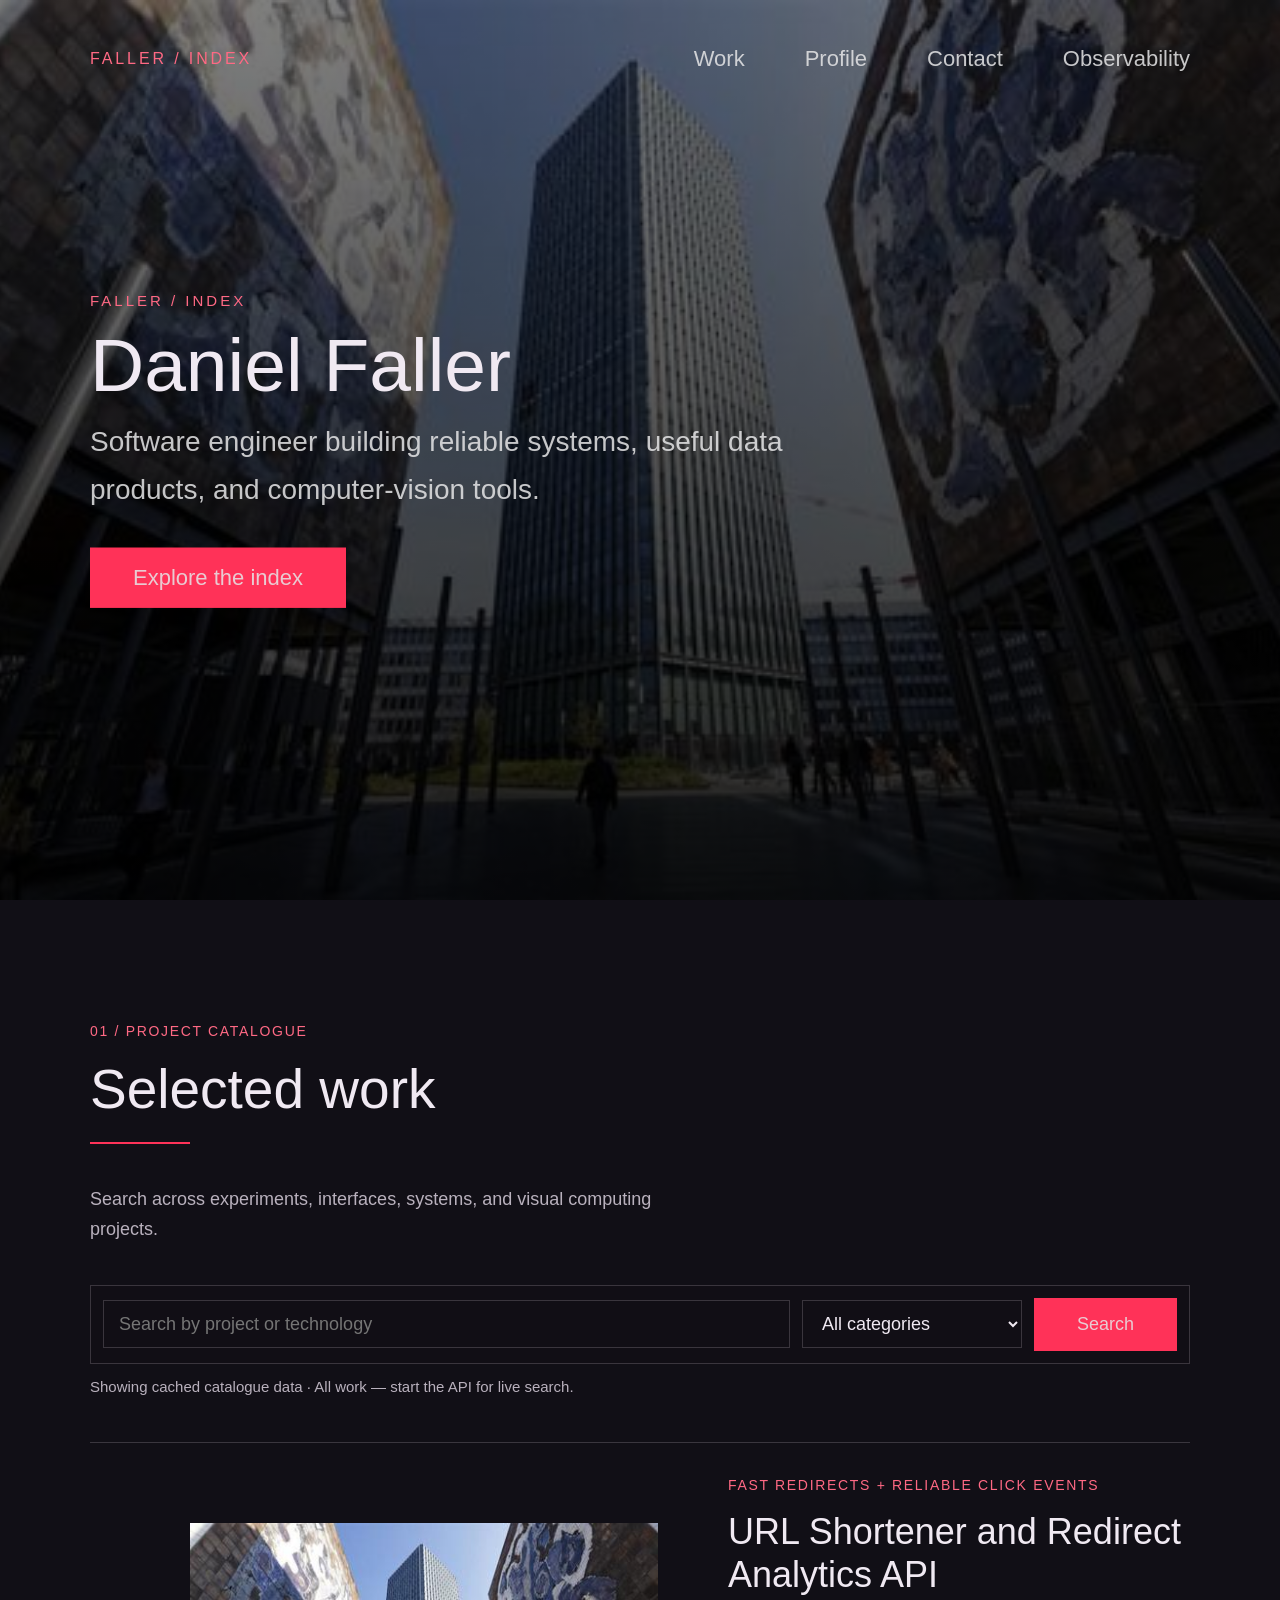
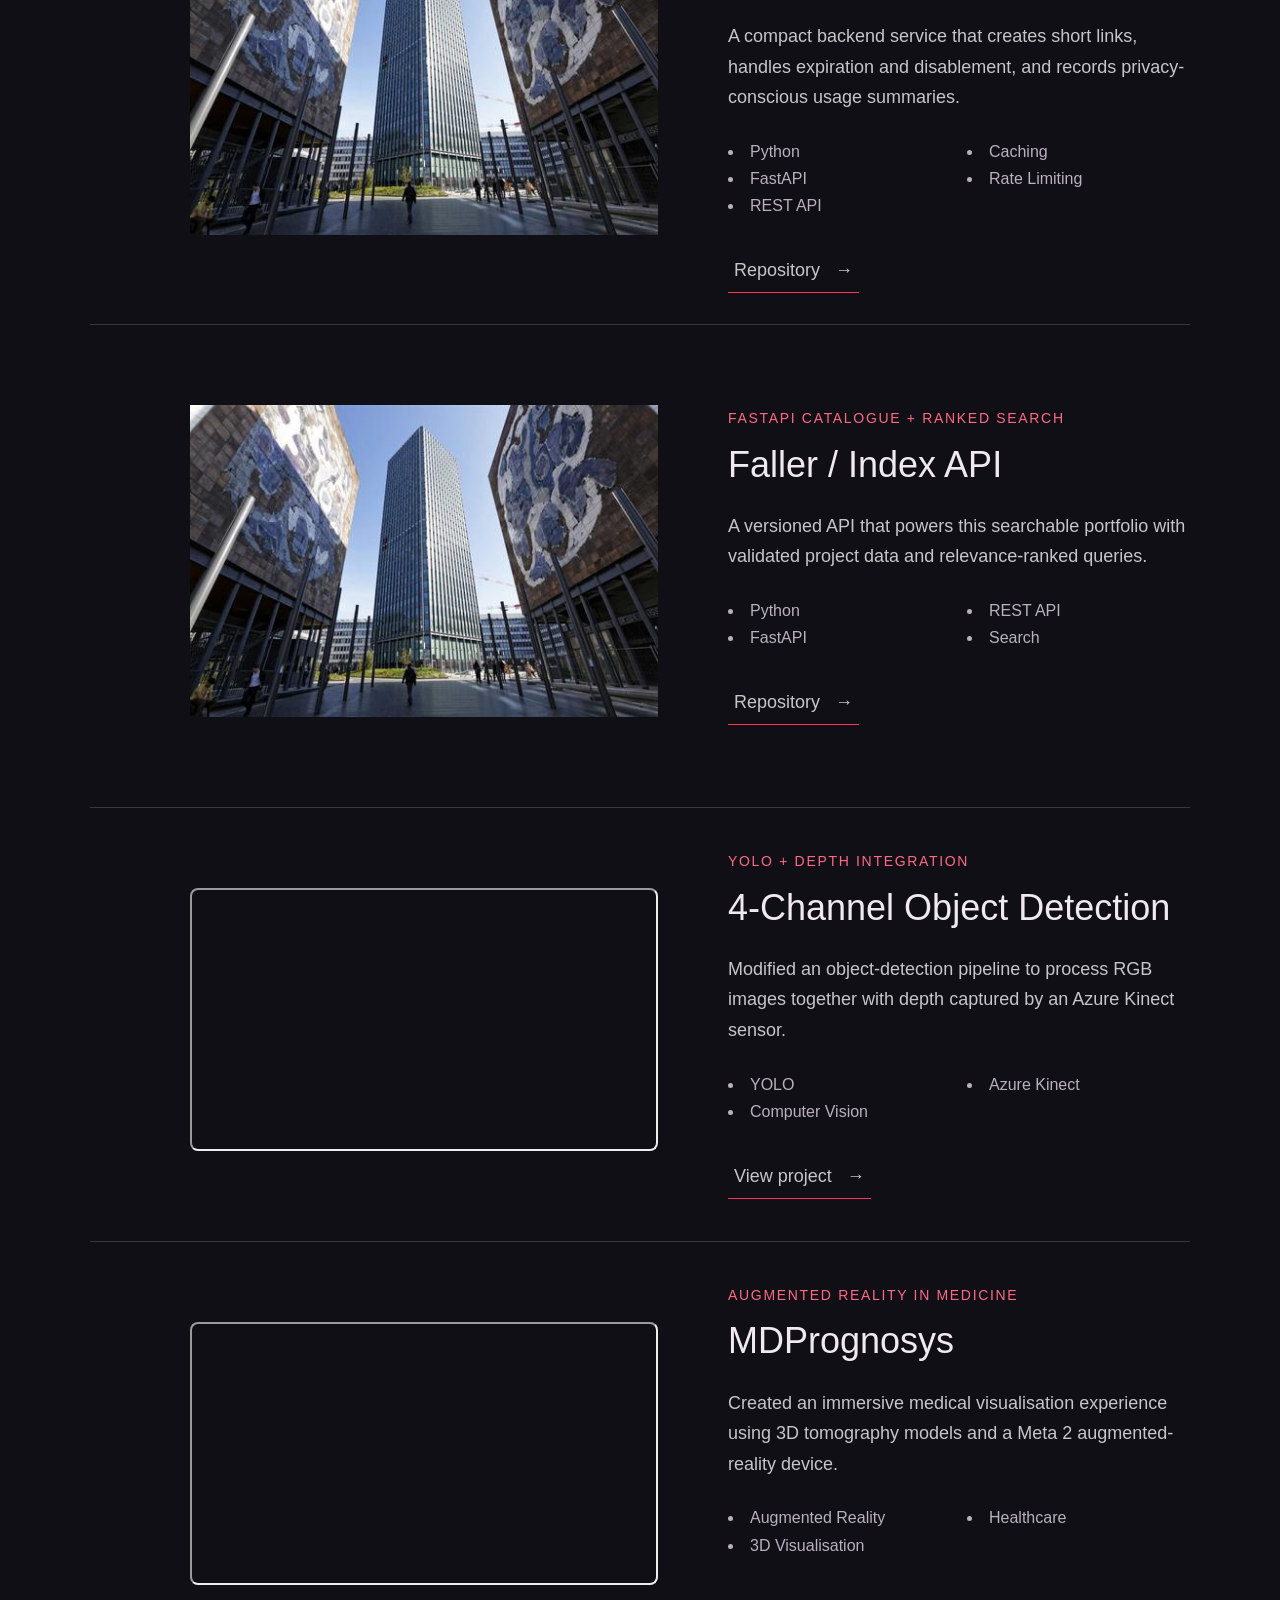
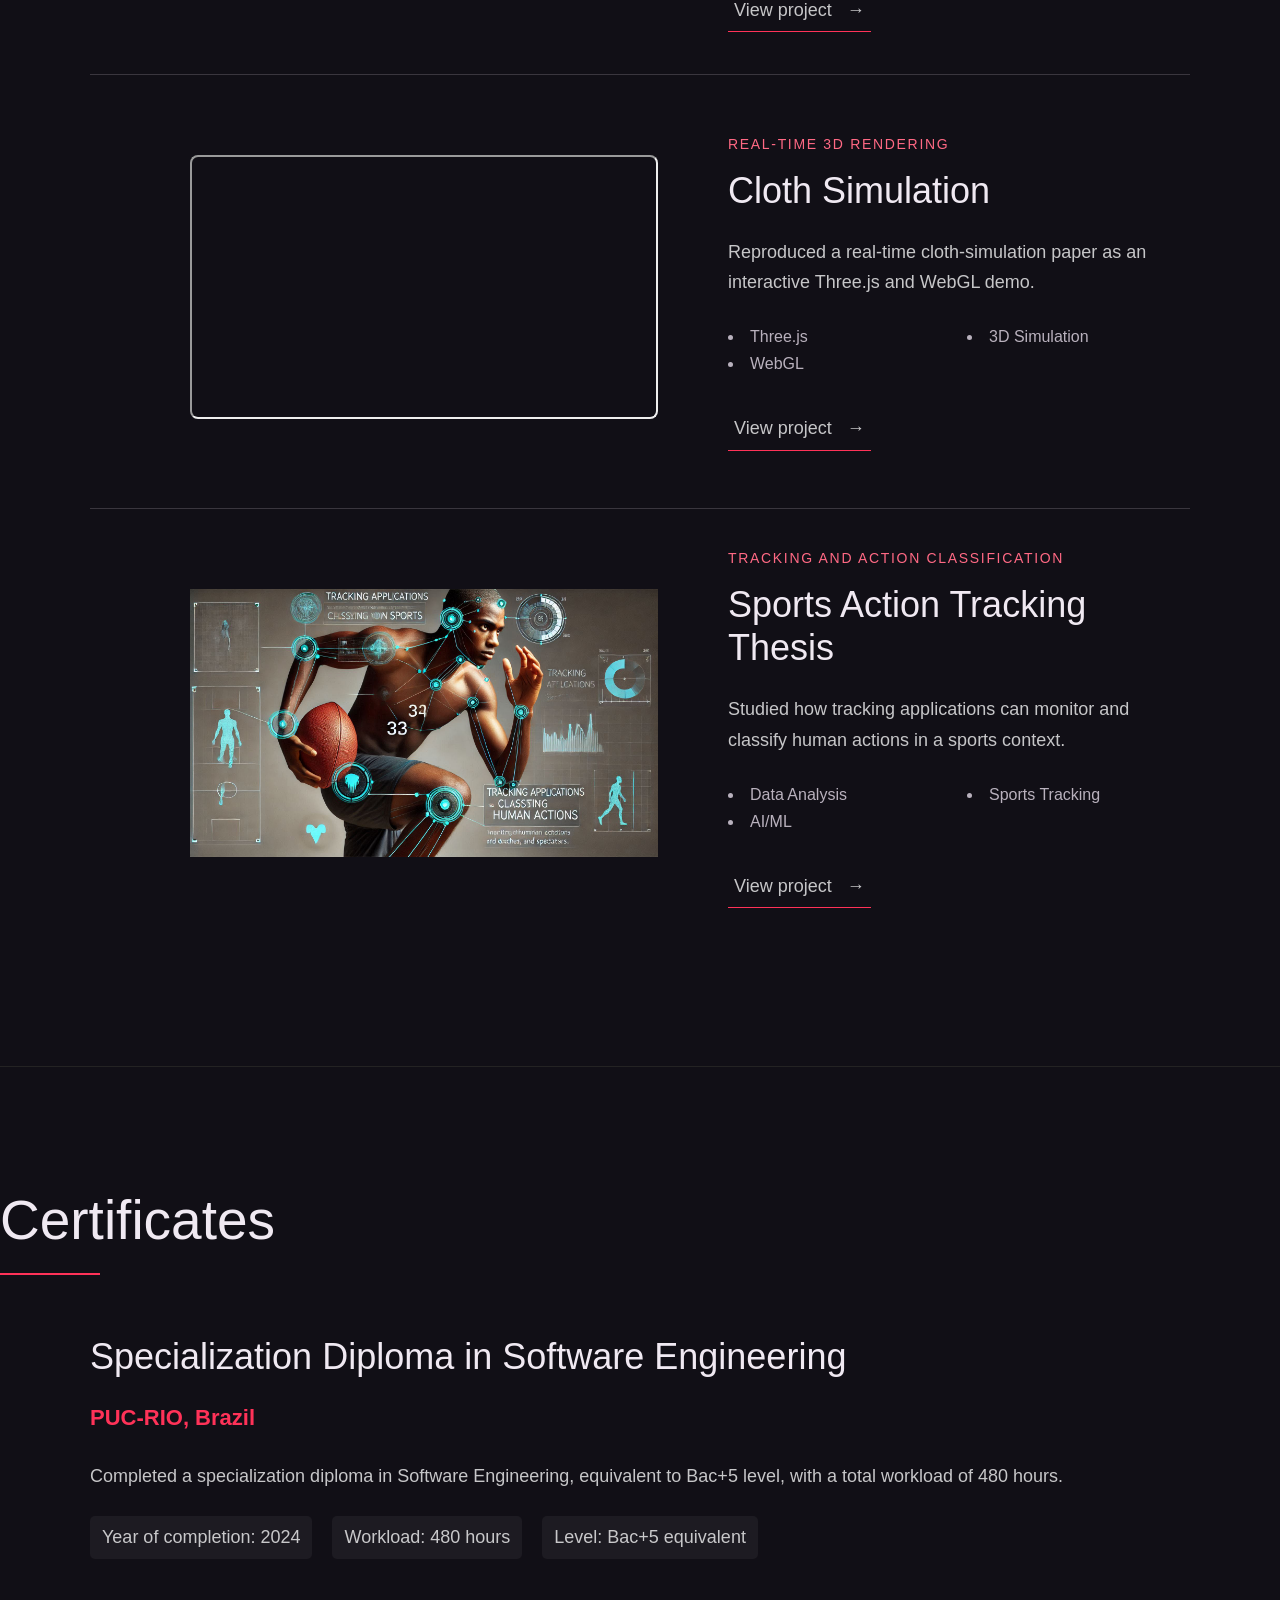
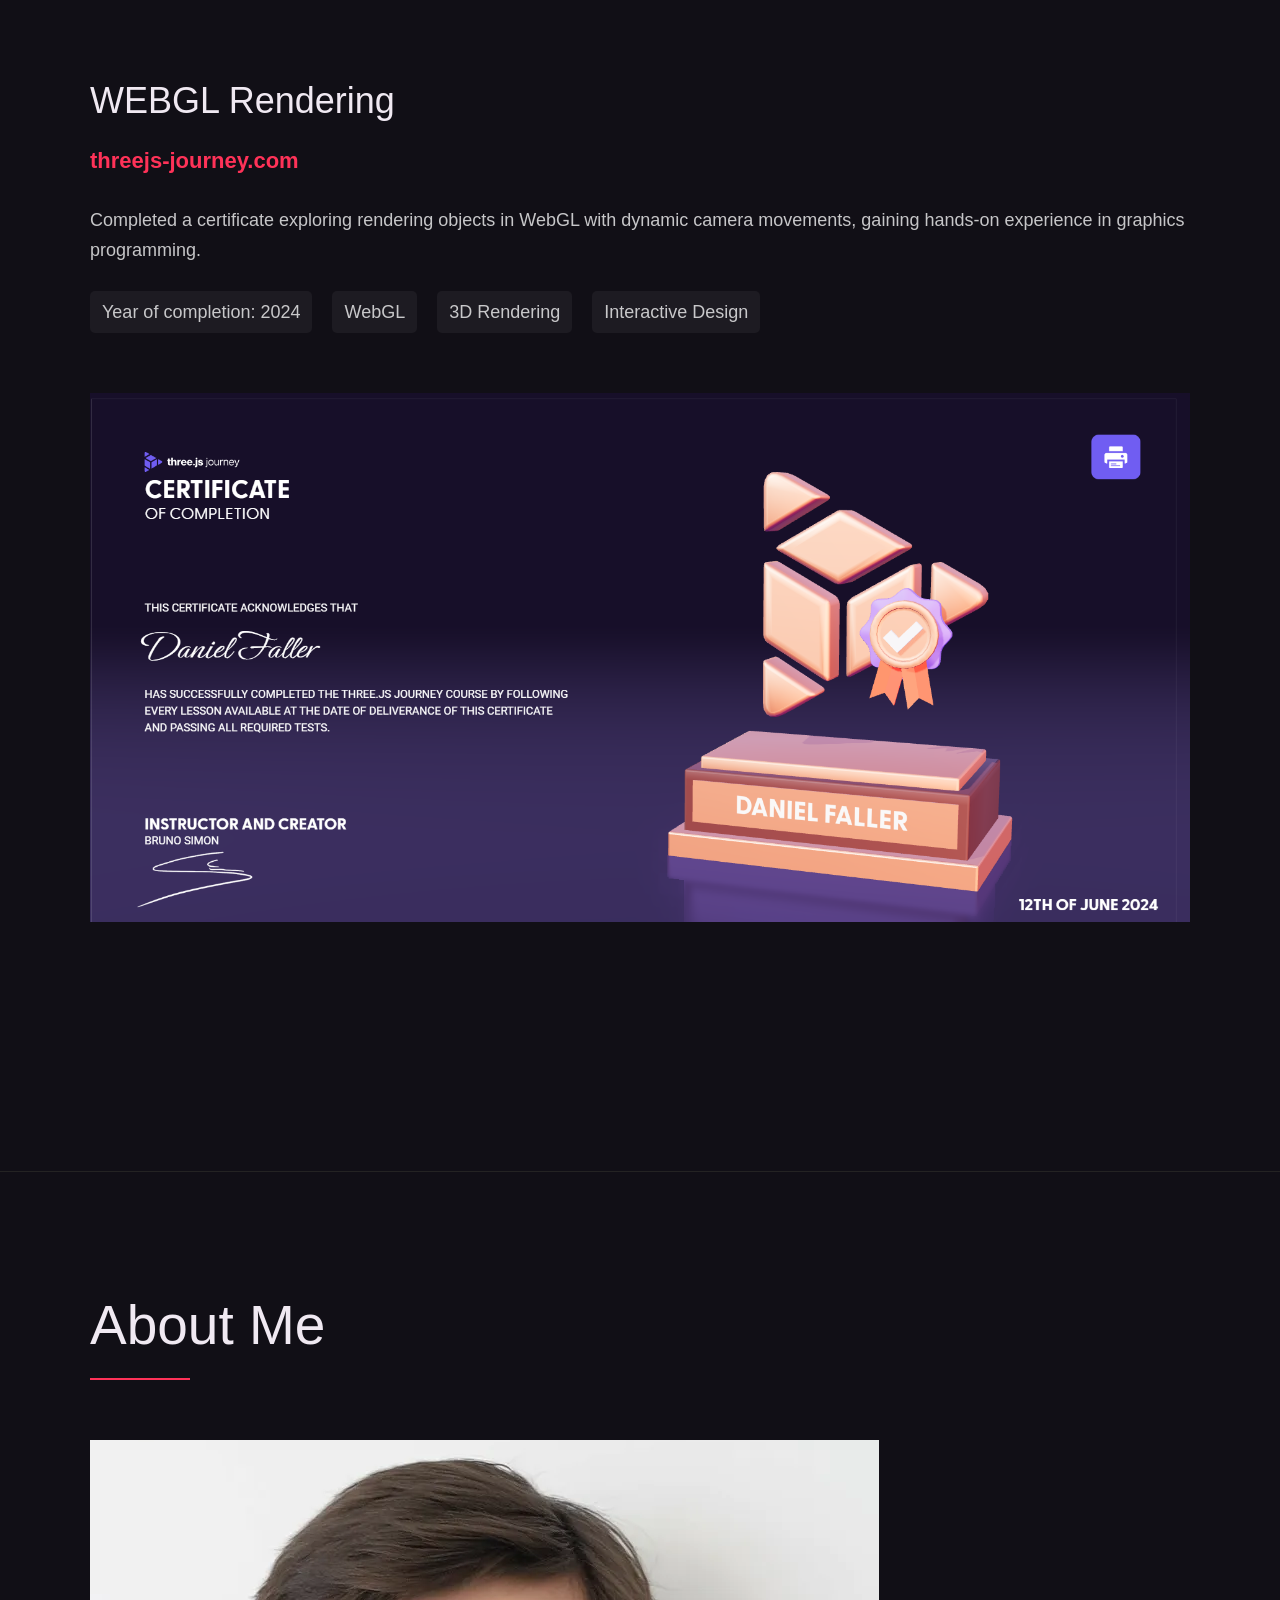
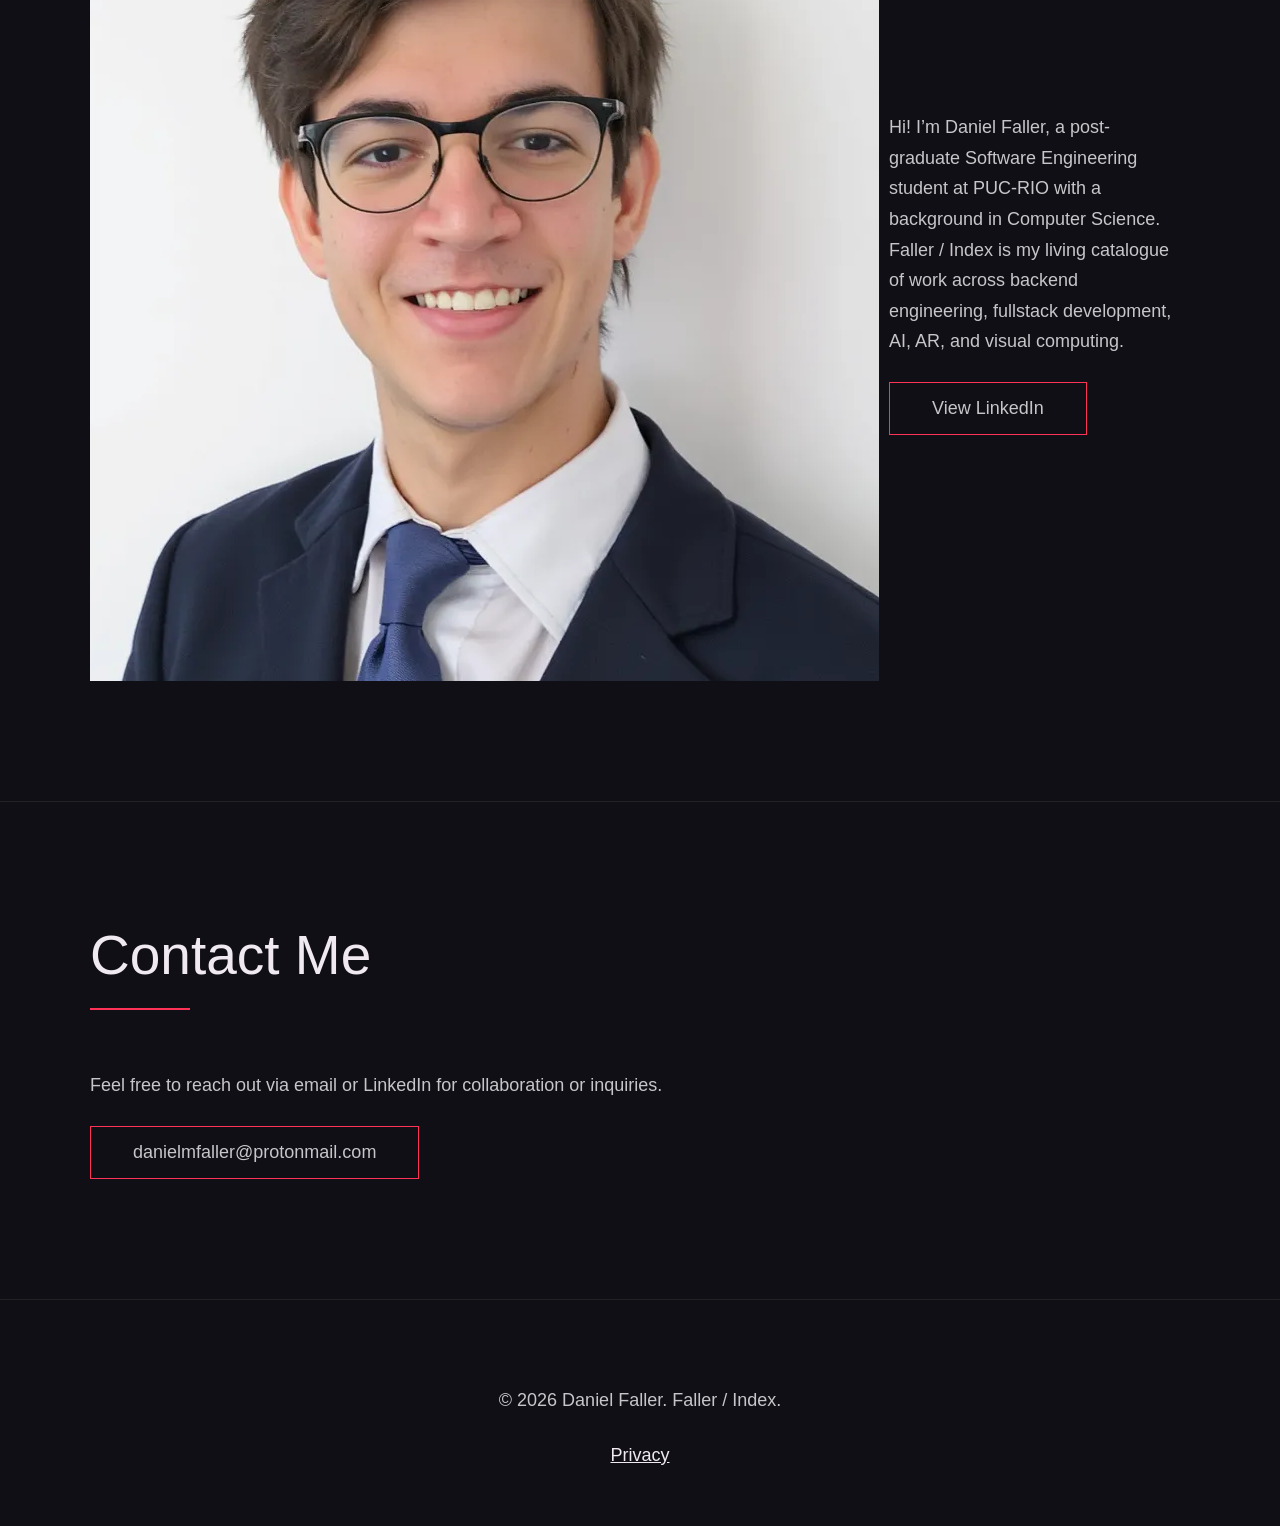
==== commit a5553b91: "Add privacy-preserving portfolio analytics" ====
--- a/index.html
+++ b/index.html
@@ -20,9 +20,22 @@
 
   <meta name="description" content="Faller / Index — a searchable catalogue of Daniel Faller's software engineering, fullstack, and computer-vision work.">
   <meta name="keywords" content="Daniel Faller, Faller Index, backend engineering, fullstack, computer vision, WebGL" />
+  <meta name="referrer" content="strict-origin-when-cross-origin" />
   <!-- Set this to the read-only Grafana Cloud dashboard URL after setup. -->
   <meta name="observability-dashboard-url" content="" />
   <link rel="stylesheet" href="styles.css" />
+
+  <!-- Vercel Web Analytics is enabled in the Vercel project settings. -->
+  <script>
+    window.va = window.va || function () { (window.vaq = window.vaq || []).push(arguments); };
+    window.va('beforeSend', (event) => {
+      const url = new URL(event.url, window.location.origin);
+      url.search = '';
+      url.hash = '';
+      return { ...event, url: url.toString() };
+    });
+  </script>
+  <script defer src="/_vercel/insights/script.js"></script>
 </head>
 
 <body>
@@ -179,6 +192,7 @@
       <p>
         &copy; 2026 Daniel Faller. Faller / Index.
       </p>
+      <p><a href="./privacy.html">Privacy</a></p>
     </div>
   </footer>
 
--- a/styles.css
+++ b/styles.css
@@ -7,6 +7,24 @@
     font-style: normal;
     font-weight: 400;
     src: url('./fonts/HKGrotesk-Regular.woff') format('woff');
+}
+
+.privacy-page__content {
+    padding-top: 8rem;
+    padding-bottom: 8rem;
+    max-width: 70rem;
+}
+
+.privacy-page__content h1 {
+    margin-bottom: 3rem;
+}
+
+.privacy-page__content h2 {
+    margin-top: 3rem;
+}
+
+.privacy-page__content p {
+    max-width: 70rem;
 }
 
 @font-face {
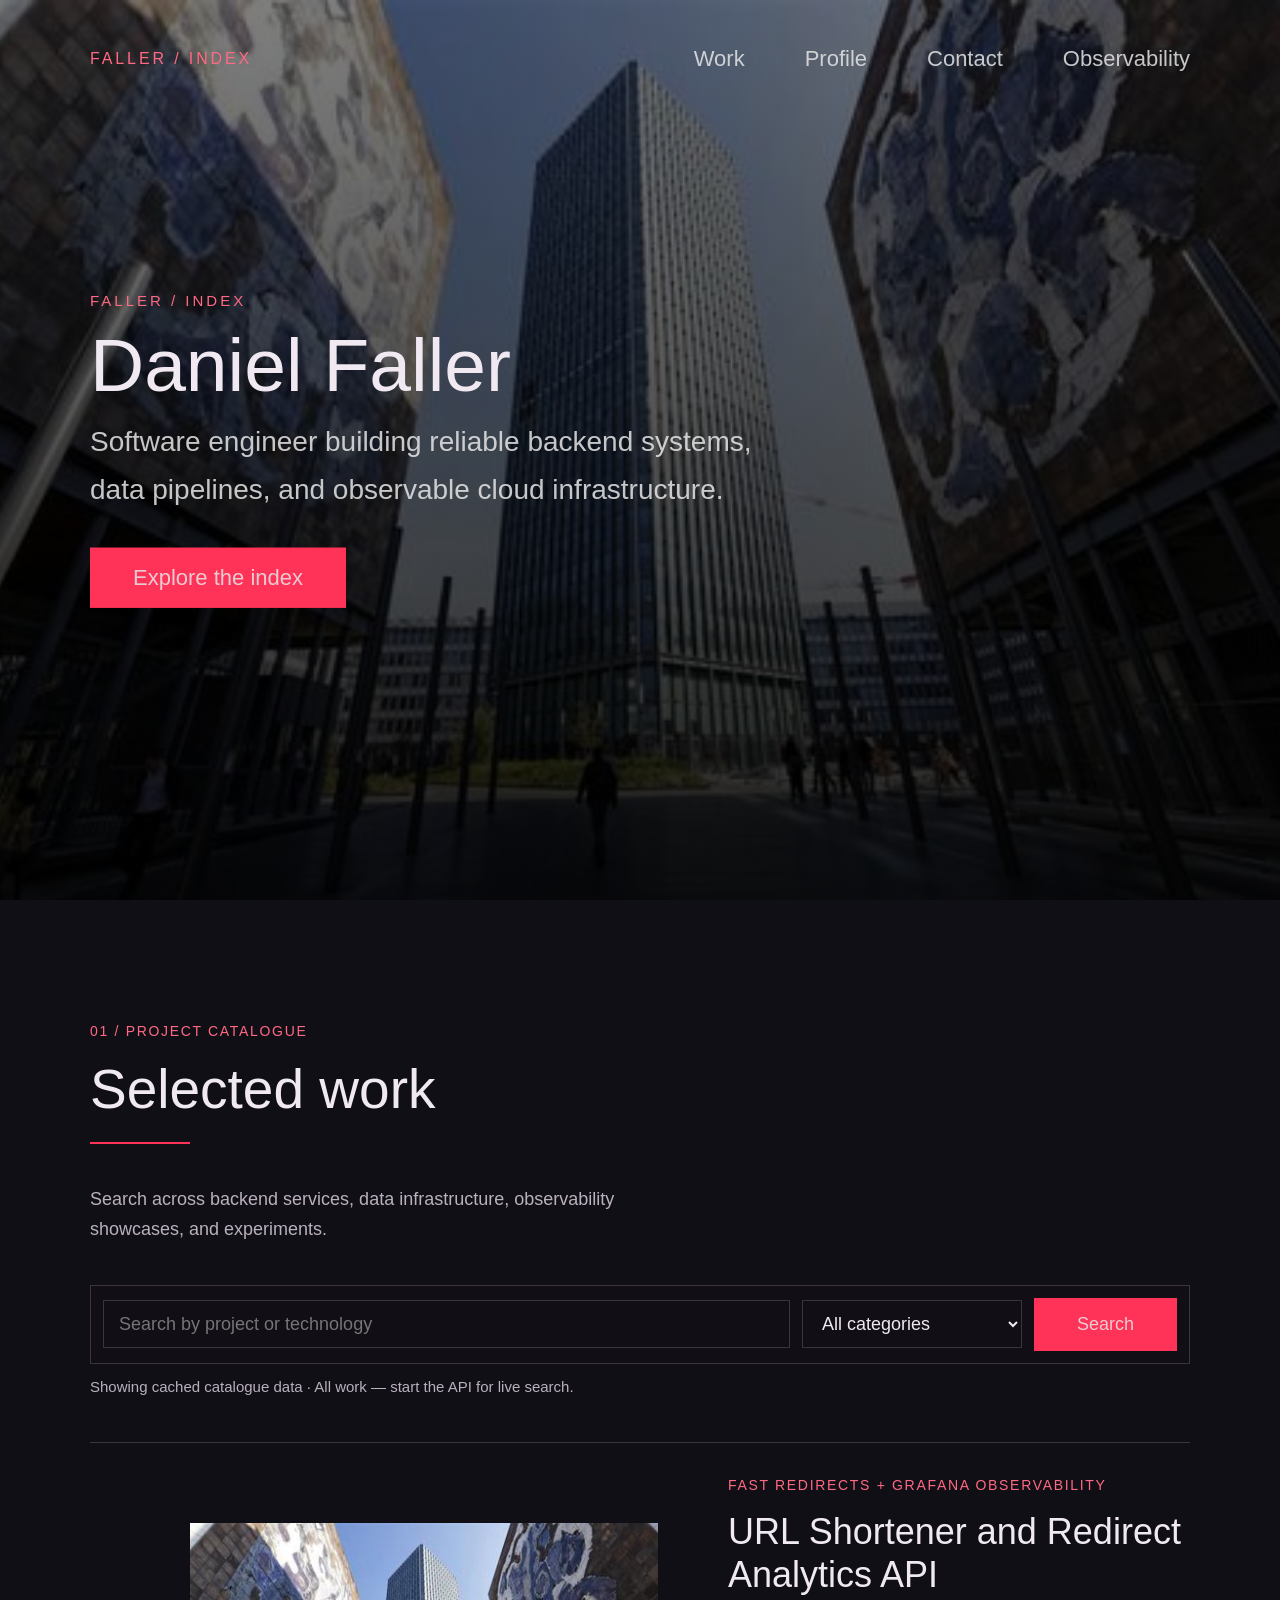
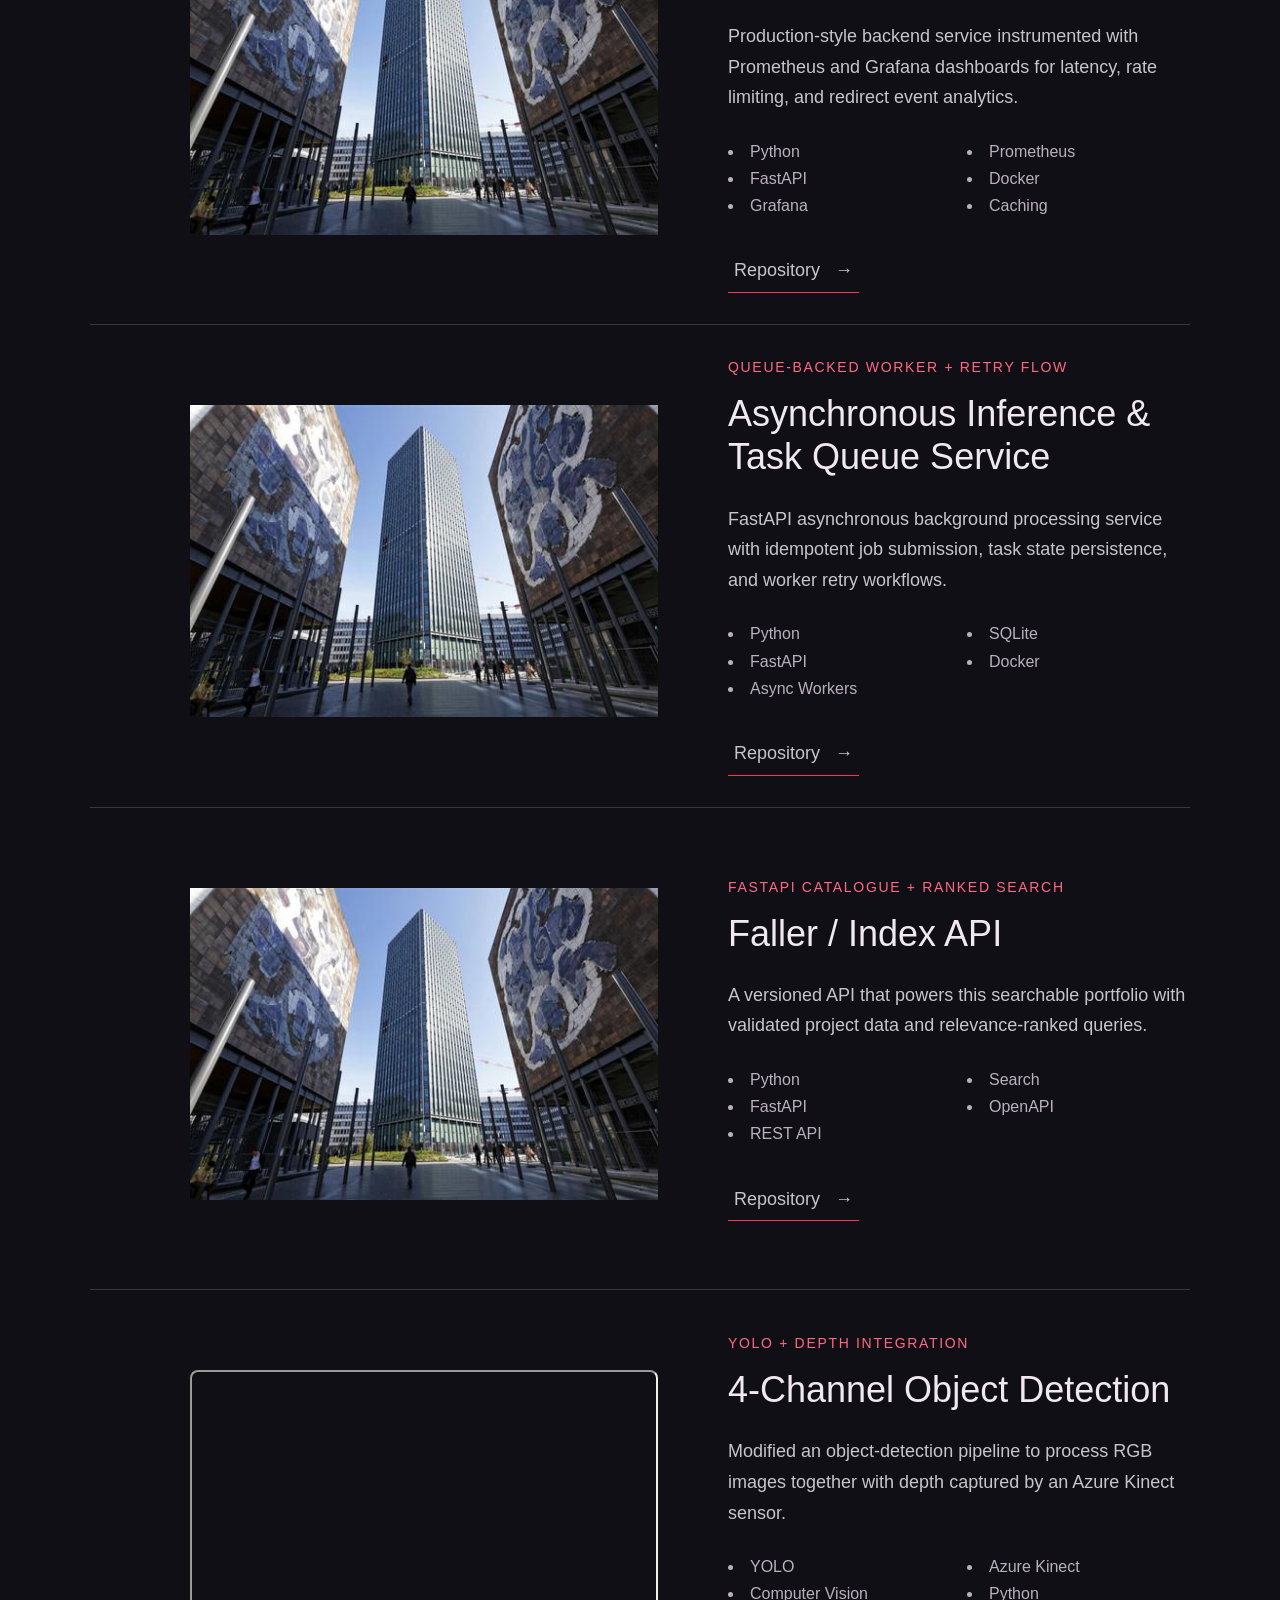
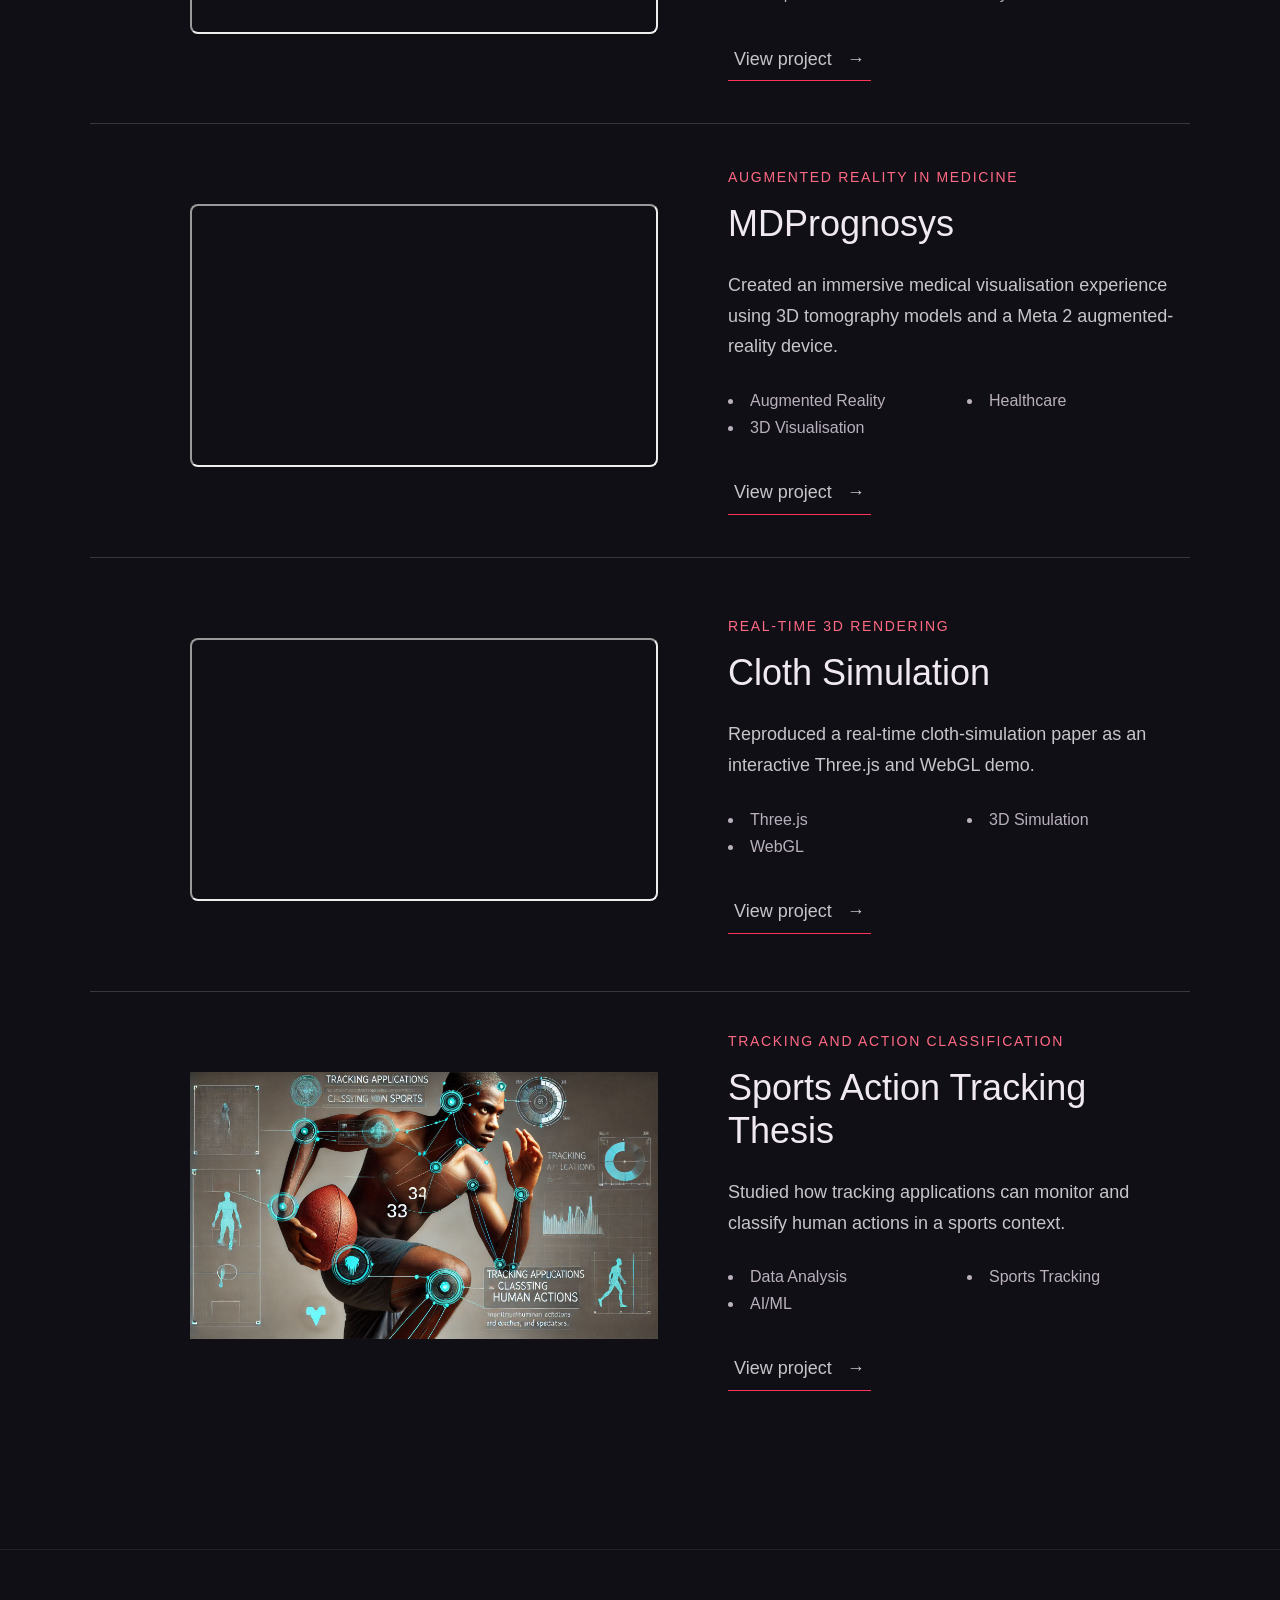
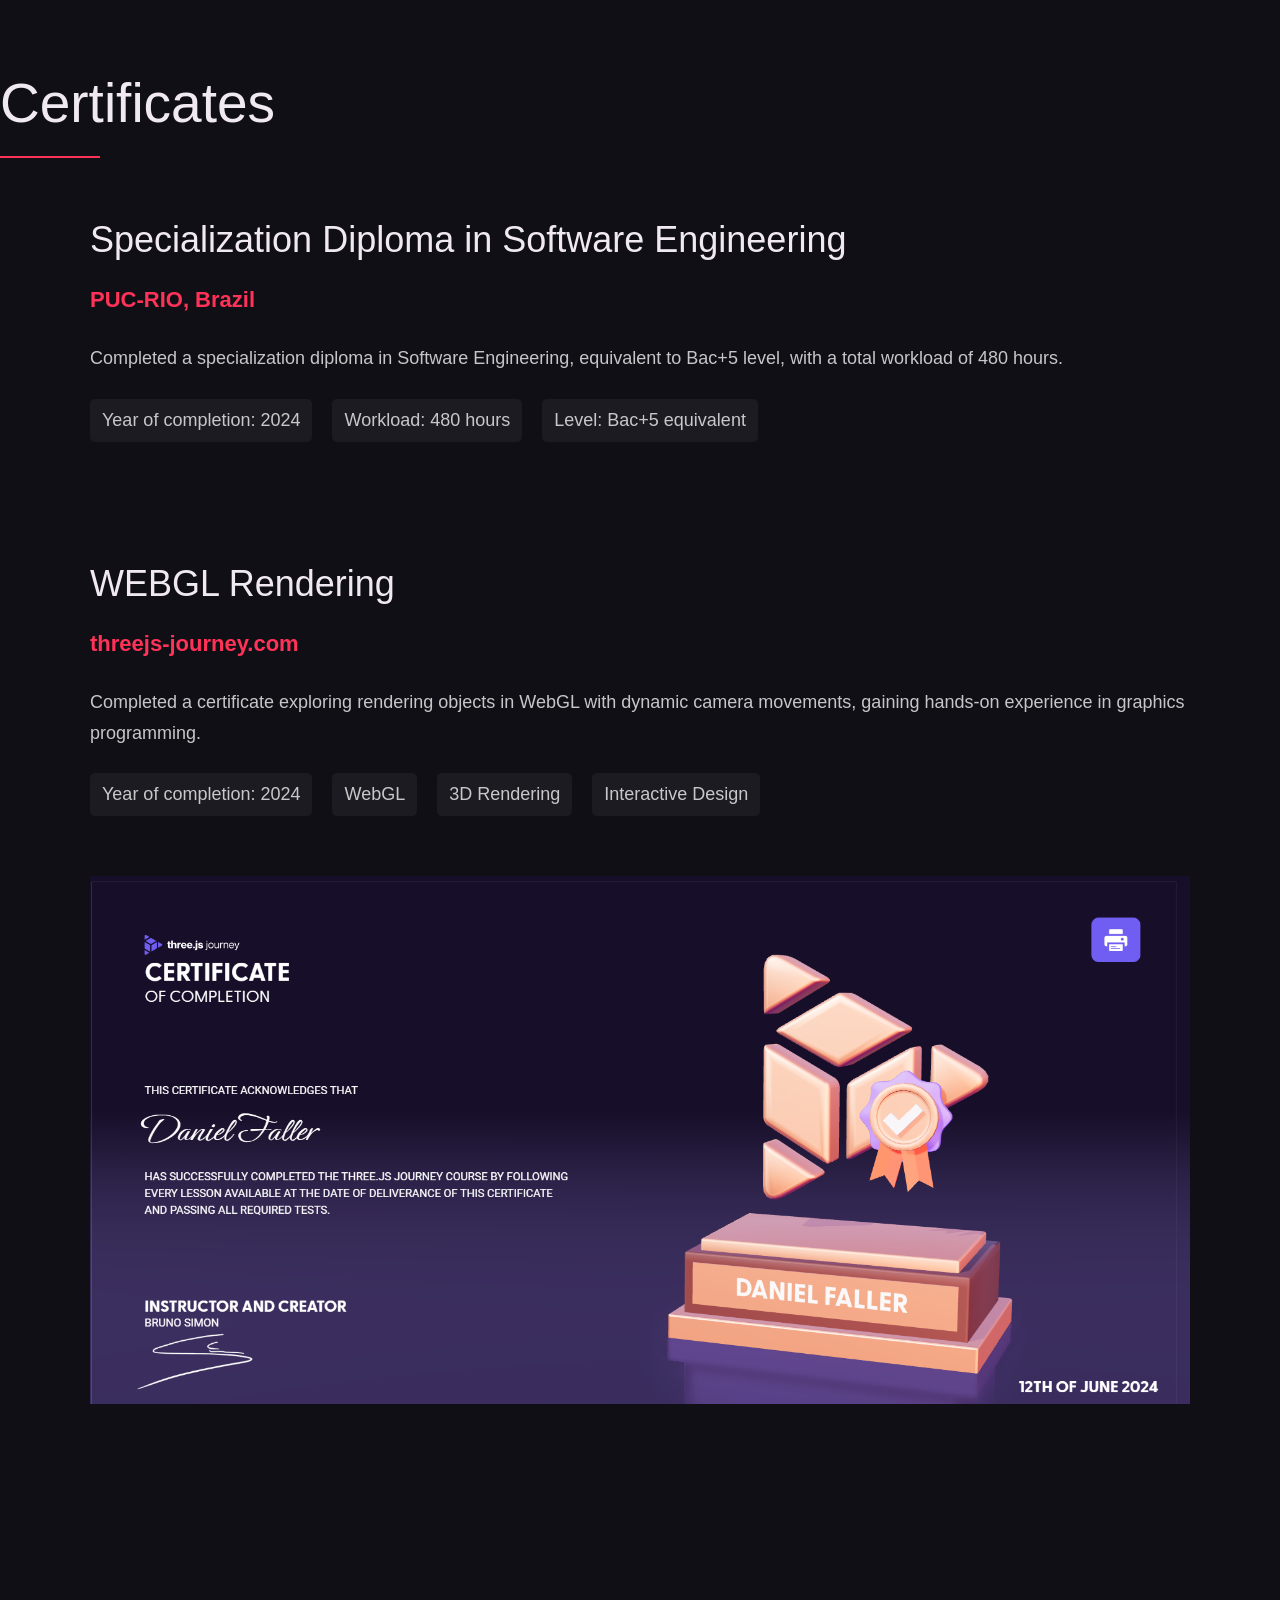
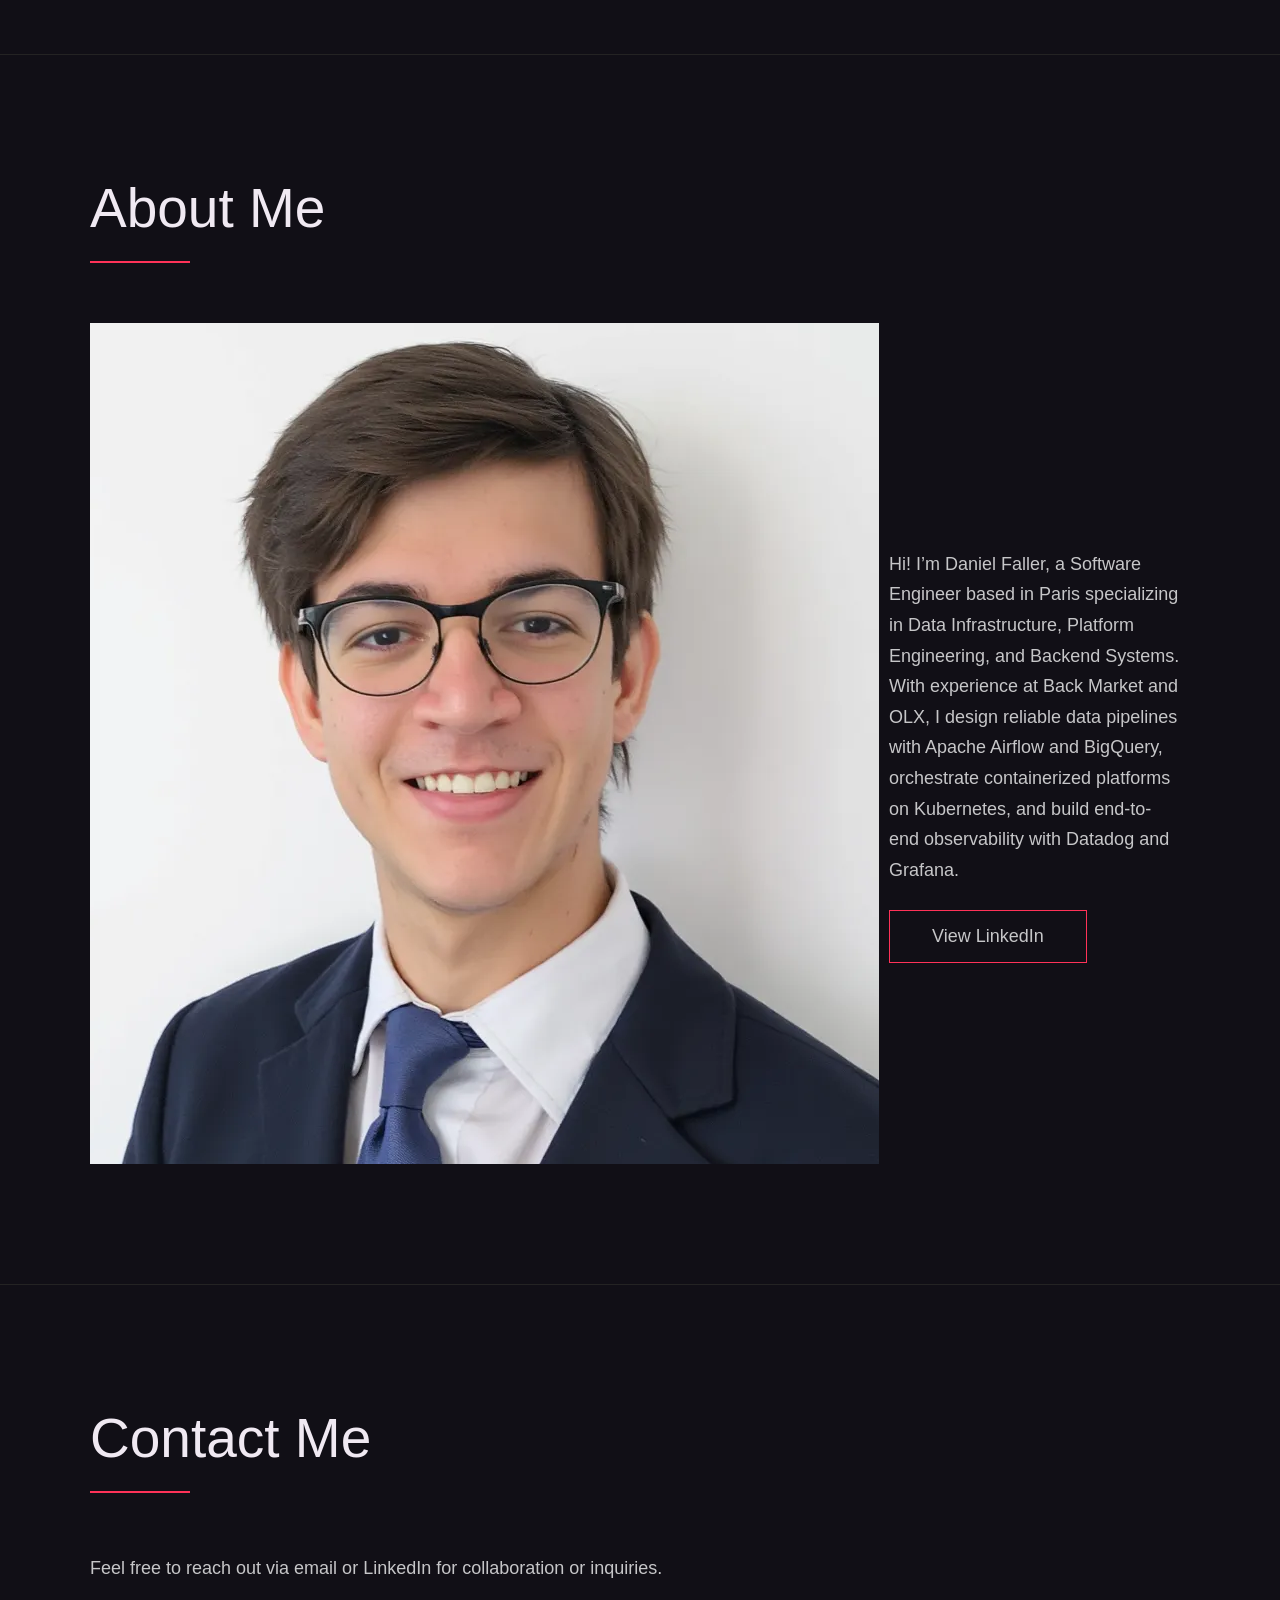
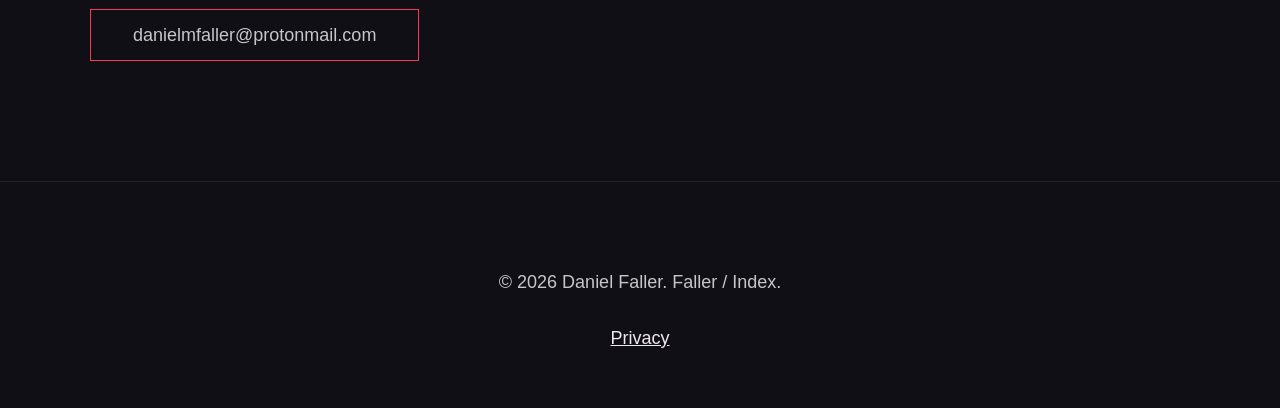
==== commit 9f91fa0a: "feat(portfolio): sharpen positioning towards platform, data infrastructure, and observability" ====
--- a/index.html
+++ b/index.html
@@ -18,8 +18,8 @@
 
   <title>Faller / Index | Daniel Faller</title>
 
-  <meta name="description" content="Faller / Index — a searchable catalogue of Daniel Faller's software engineering, fullstack, and computer-vision work.">
-  <meta name="keywords" content="Daniel Faller, Faller Index, backend engineering, fullstack, computer vision, WebGL" />
+  <meta name="description" content="Faller / Index — Daniel Faller's portfolio: platform, data infrastructure, backend systems, and observability.">
+  <meta name="keywords" content="Daniel Faller, Faller Index, platform engineering, data infrastructure, SRE, DevOps, backend engineering, Airflow, Kubernetes, Datadog" />
   <meta name="referrer" content="strict-origin-when-cross-origin" />
   <!-- Set this to the read-only Grafana Cloud dashboard URL after setup. -->
   <meta name="observability-dashboard-url" content="" />
@@ -65,7 +65,7 @@
         <h1 class="heading-primary">
           <span>Daniel Faller</span>
         </h1>
-        <p id="hero-focus">Software engineer building reliable systems, useful data products, and computer-vision tools.</p>
+        <p id="hero-focus">Software engineer building reliable backend systems, data pipelines, and observable cloud infrastructure.</p>
         <a href="#projects" class="btn btn--pink">Explore the index</a>
       </div>
     </div>
@@ -86,12 +86,12 @@
           <label class="sr-only" for="project-category">Filter by category</label>
           <select id="project-category">
             <option value="">All categories</option>
+            <option value="backend">Backend & Data</option>
+            <option value="fullstack">Fullstack</option>
+            <option value="machine-learning">Machine learning & MLOps</option>
             <option value="computer-vision">Computer vision</option>
             <option value="computer-graphics">Computer graphics</option>
-            <option value="backend">Backend</option>
-            <option value="fullstack">Fullstack</option>
             <option value="frontend">Frontend</option>
-            <option value="machine-learning">Machine learning</option>
           </select>
           <button class="btn btn--pink" type="submit">Search</button>
         </form>
@@ -120,8 +120,6 @@
             </ul>
           </div>
         </div>
-
-
 
         <div class="certificate__box">
           <div class="certificate__text">
@@ -144,9 +142,6 @@
           </div>
         </div>
 
-        
-
-
       </div>
     </section>
 
@@ -158,7 +153,7 @@
         <div class="about__content">
           <div class="about__text">
               <p>
-              Hi! I’m Daniel Faller, a post-graduate Software Engineering student at PUC-RIO with a background in Computer Science. Faller / Index is my living catalogue of work across backend engineering, fullstack development, AI, AR, and visual computing.
+              Hi! I’m Daniel Faller, a Software Engineer based in Paris specializing in Data Infrastructure, Platform Engineering, and Backend Systems. With experience at Back Market and OLX, I design reliable data pipelines with Apache Airflow and BigQuery, orchestrate containerized platforms on Kubernetes, and build end-to-end observability with Datadog and Grafana.
             </p>
             <a href="https://www.linkedin.com/in/daniel-m-faller/" class="btn">View LinkedIn</a>
           </div>
